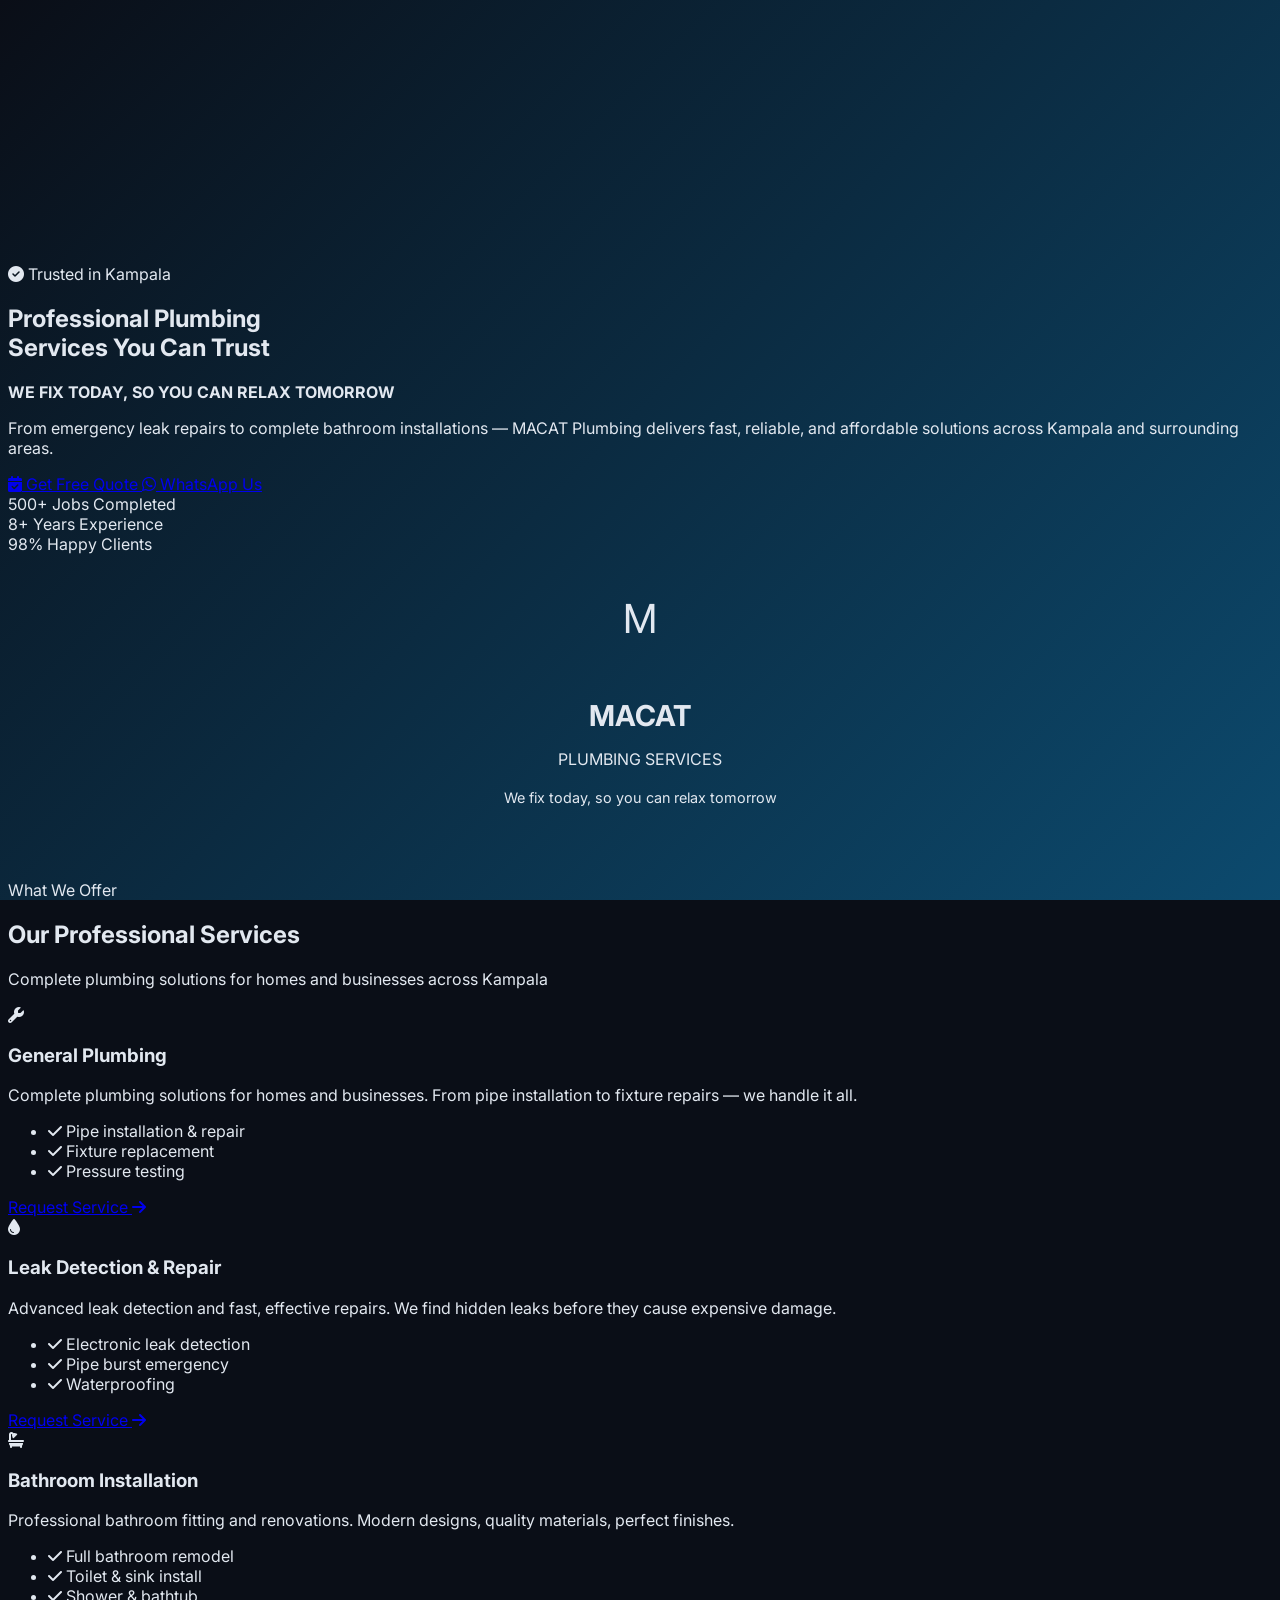
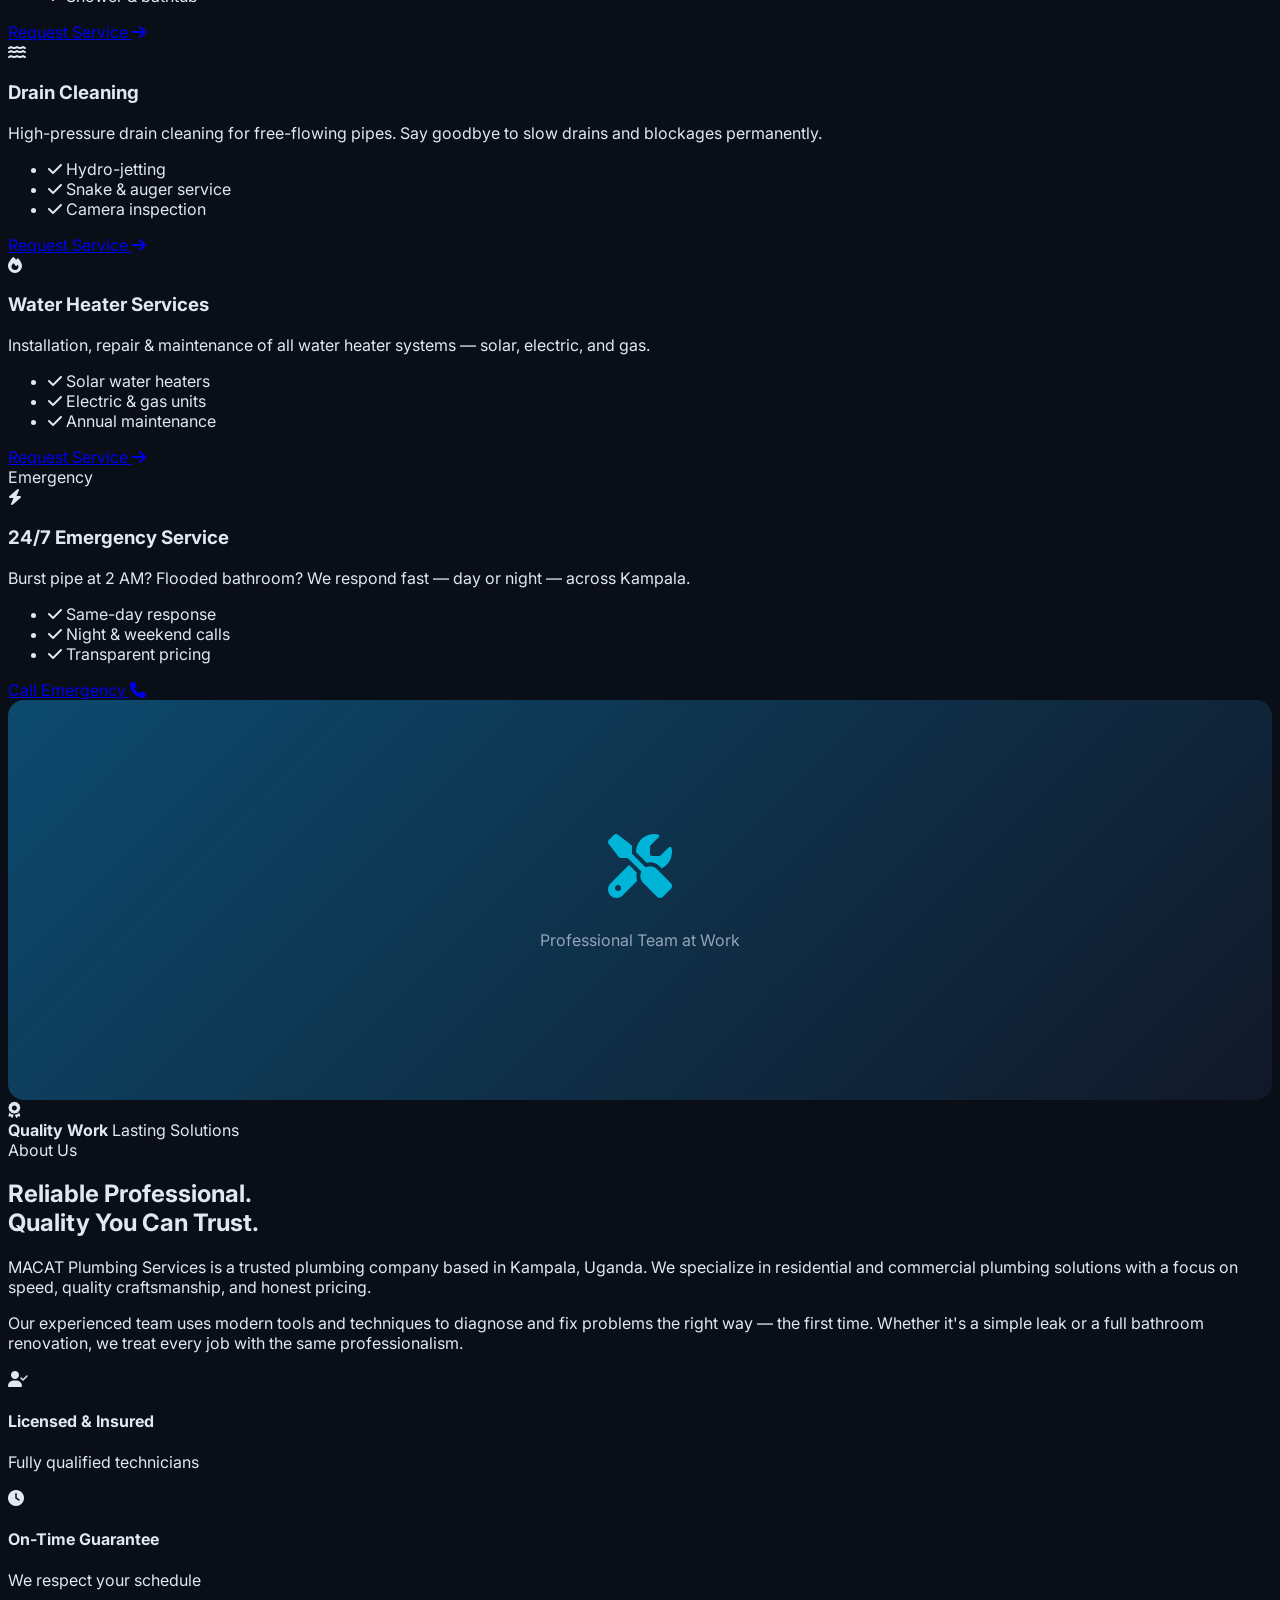
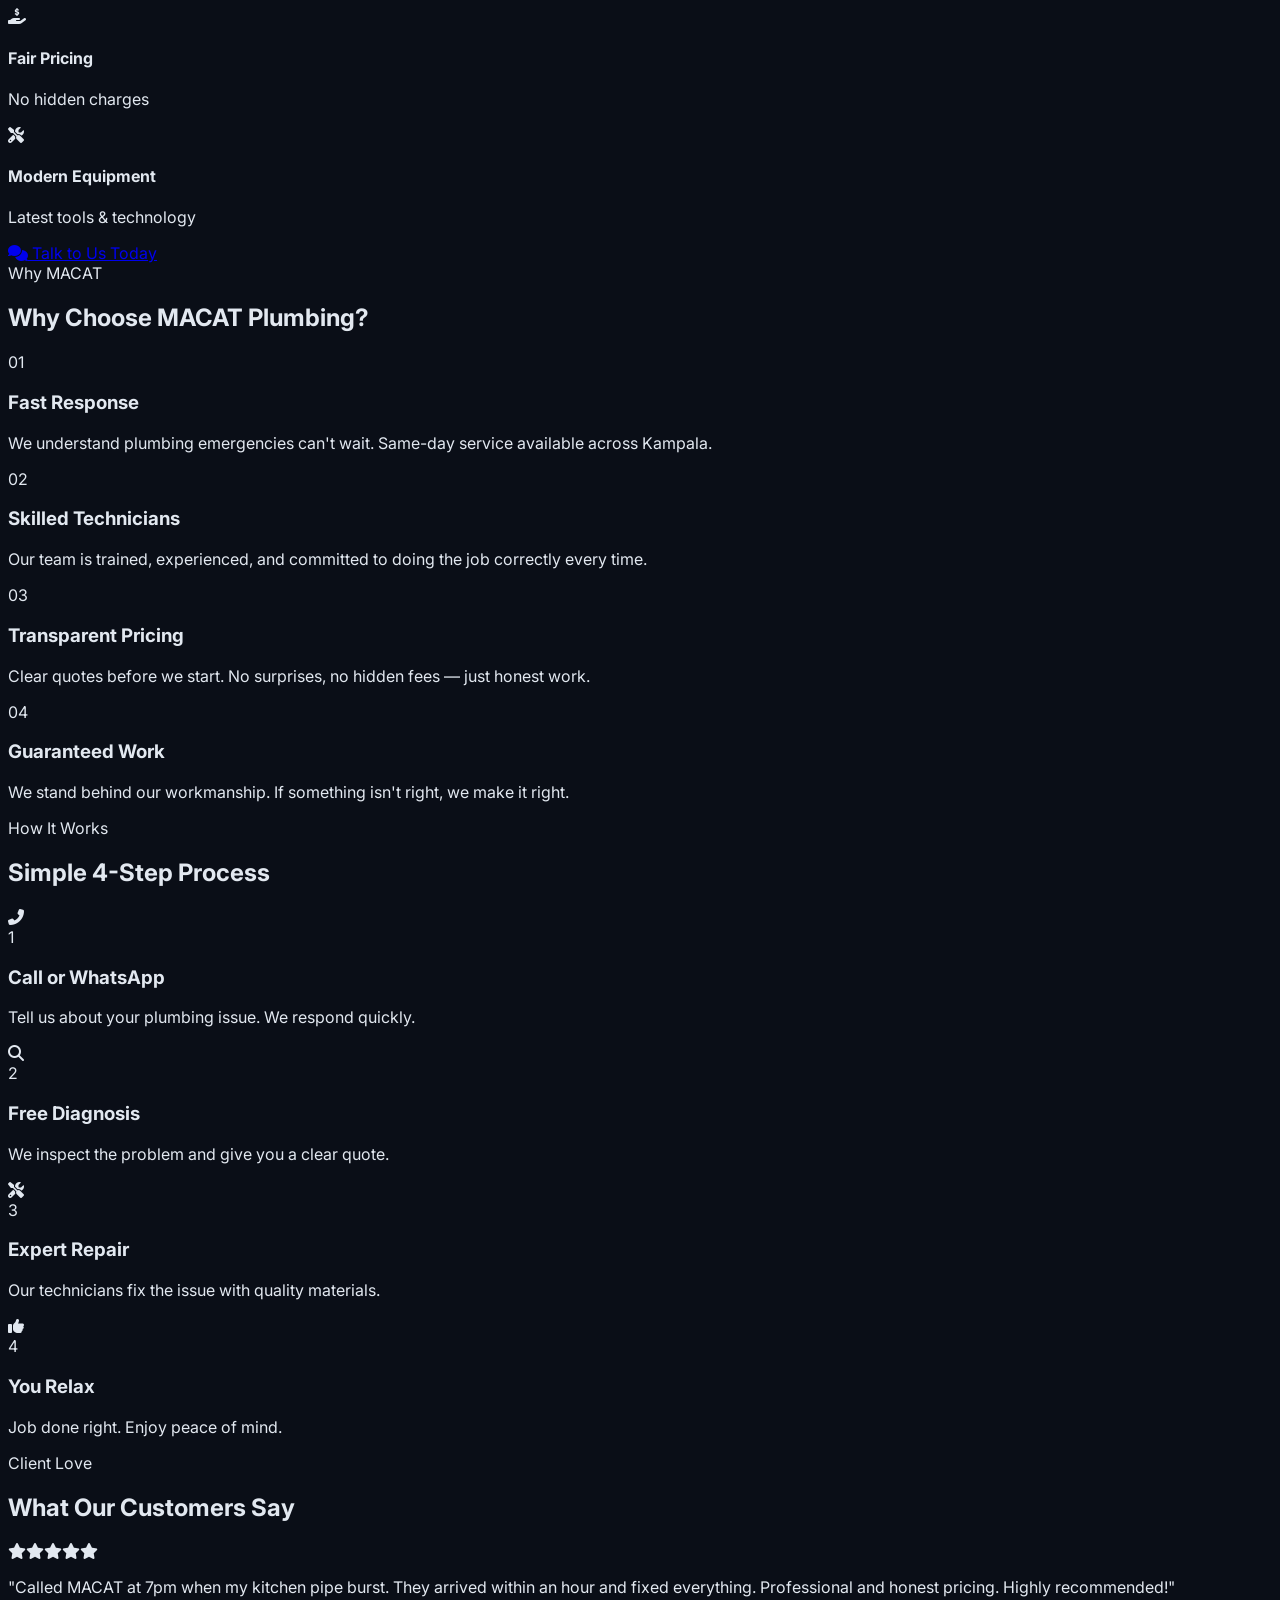
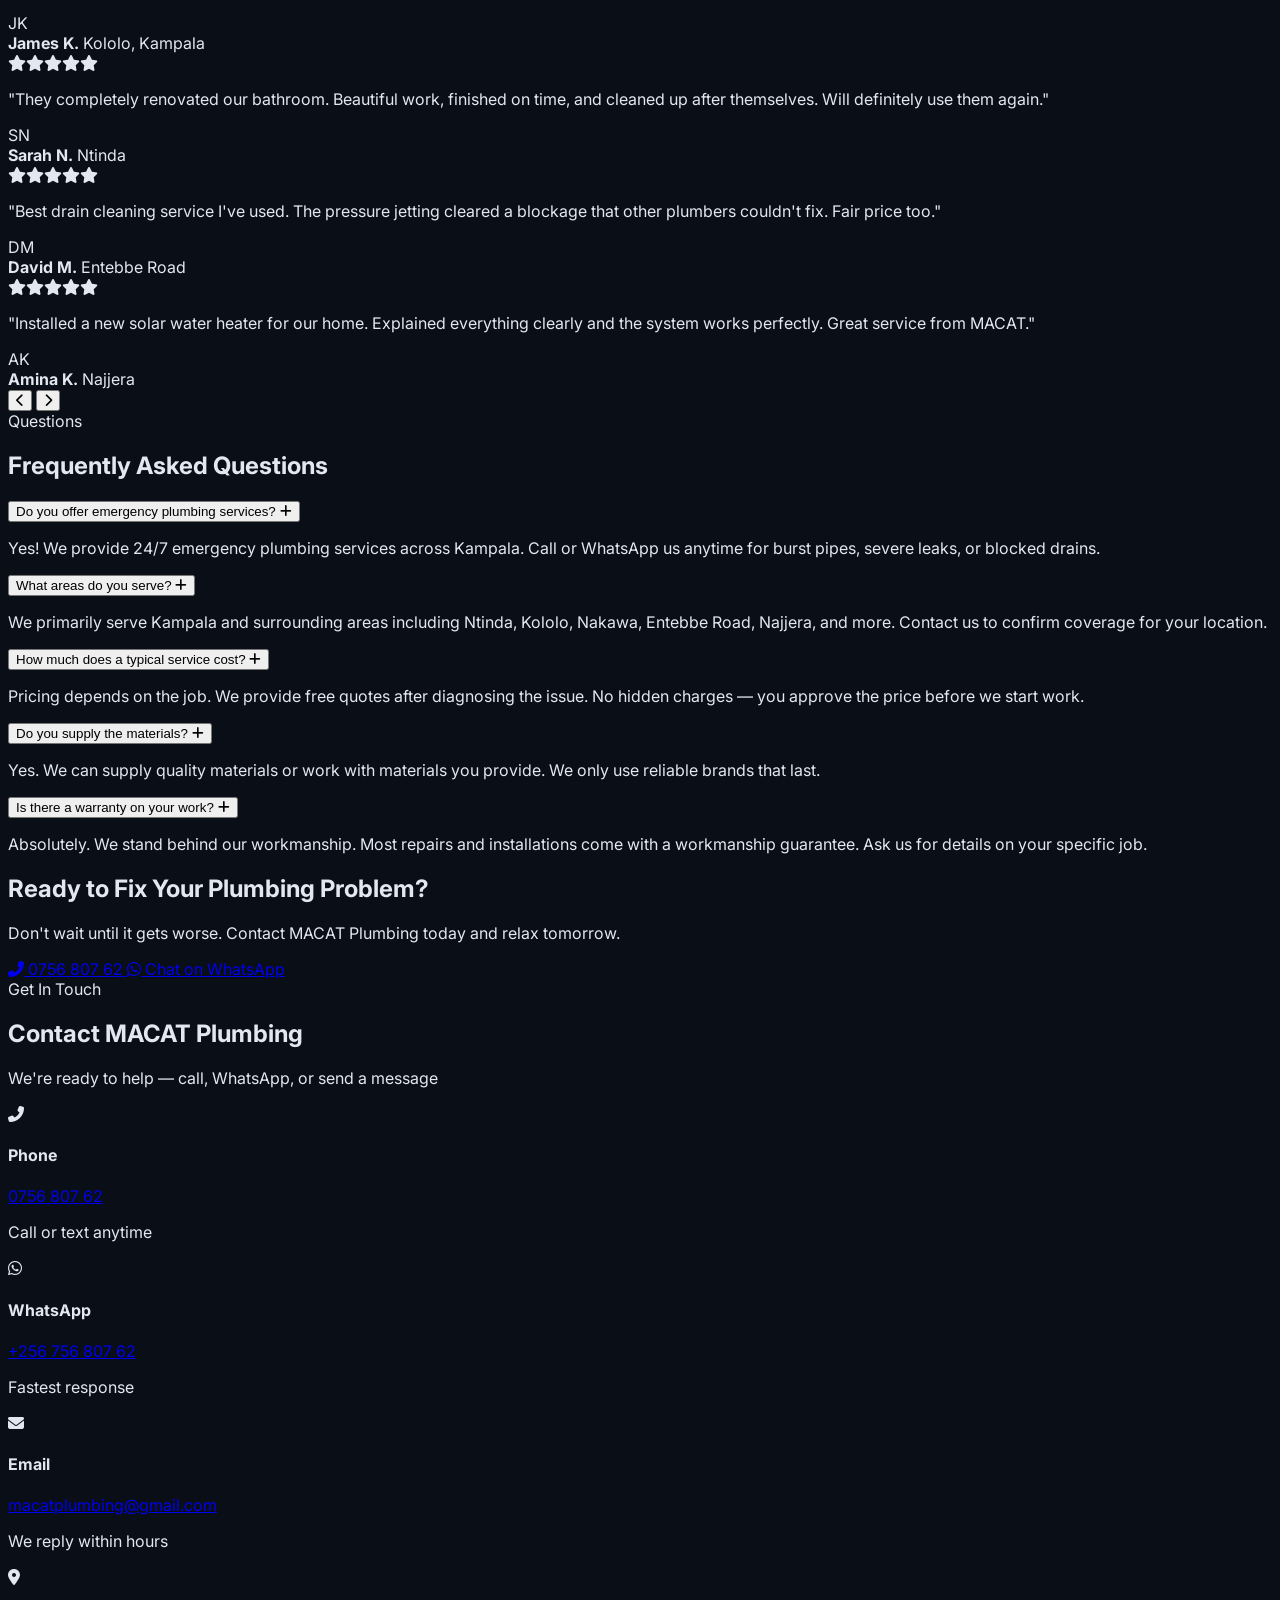
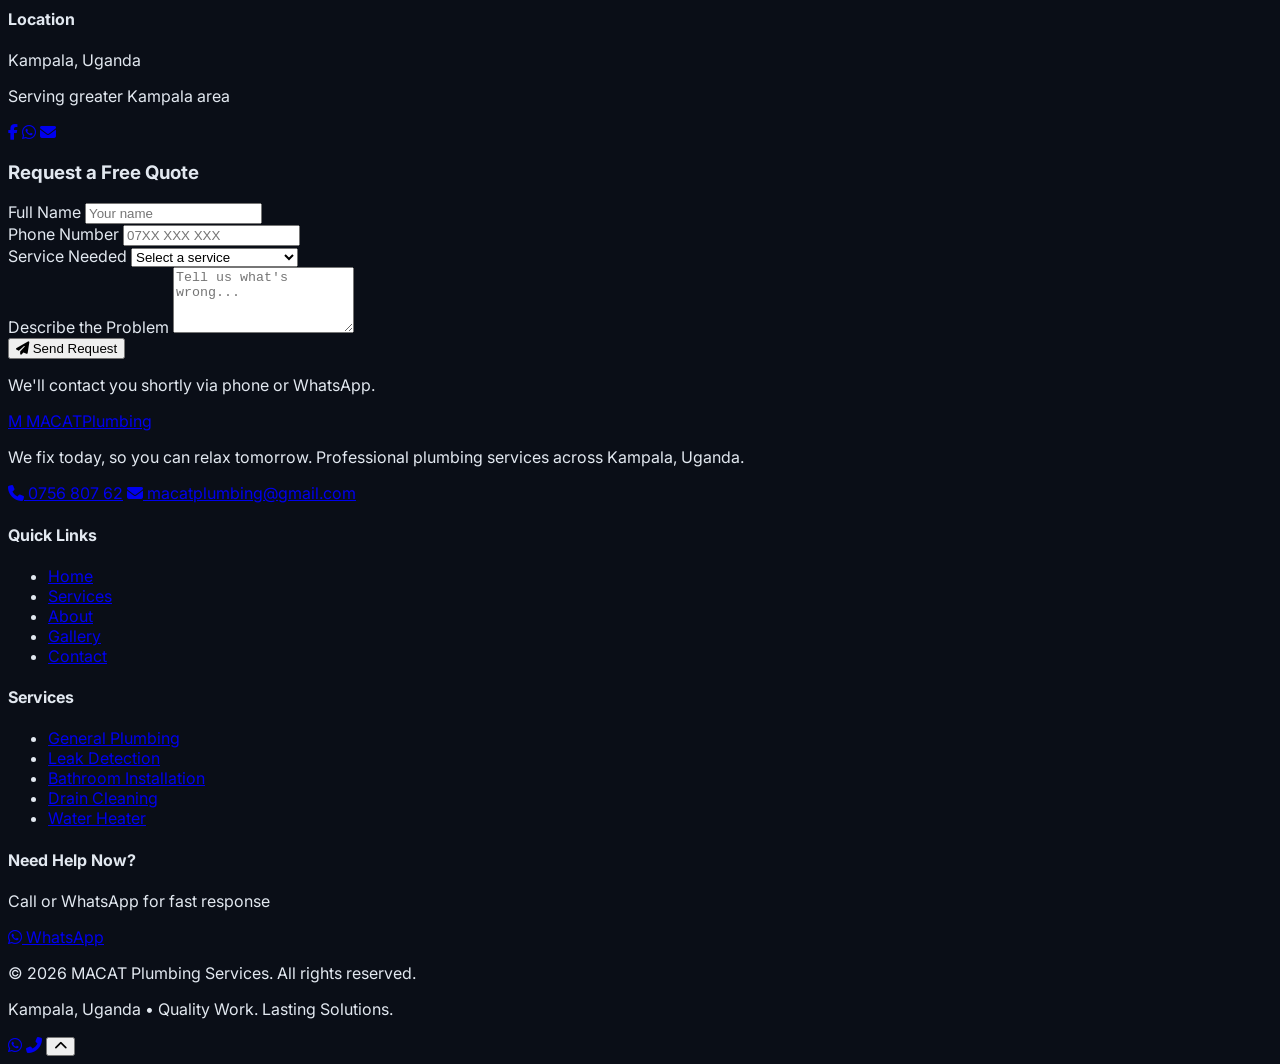
==== index.html @ 9267b7a3 "Add complete working index.html - full interactive MACAT Plumbing website" ====
<!DOCTYPE html>
<html lang="en">
<head>
  <meta charset="UTF-8" />
  <meta name="viewport" content="width=device-width, initial-scale=1.0" />
  <meta name="description" content="MACAT Plumbing Services - Professional plumbing solutions in Kampala, Uganda. We fix today, so you can relax tomorrow. Leak detection, bathroom installation, drain cleaning & more." />
  <meta name="keywords" content="plumbing Kampala, plumber Uganda, leak detection, bathroom installation, drain cleaning, water heater, MACAT Plumbing" />
  <meta name="author" content="MACAT Plumbing Services" />
  <title>MACAT Plumbing Services | We Fix Today, So You Can Relax Tomorrow</title>

  <!-- Favicon (simple) -->
  <link rel="icon" href="data:image/svg+xml,<svg xmlns='http://www.w3.org/2000/svg' viewBox='0 0 100 100'><text y='.9em' font-size='90'>🔧</text></svg>" />

  <!-- Fonts -->
  <link rel="preconnect" href="https://fonts.googleapis.com" />
  <link rel="preconnect" href="https://fonts.gstatic.com" crossorigin />
  <link href="https://fonts.googleapis.com/css2?family=Inter:wght@300;400;500;600;700;800;900&family=Orbitron:wght@500;600;700&display=swap" rel="stylesheet" />

  <!-- Icons -->
  <link rel="stylesheet" href="https://cdnjs.cloudflare.com/ajax/libs/font-awesome/6.5.1/css/all.min.css" />

  <!-- AOS Animations -->
  <link href="https://unpkg.com/aos@2.3.1/dist/aos.css" rel="stylesheet" />

  <link rel="stylesheet" href="css/style.css" />
</head>
<body>
  <!-- Preloader -->
  <div id="preloader">
    <div class="loader">
      <div class="pipe"></div>
      <div class="water"></div>
      <p>MACAT Plumbing</p>
    </div>
  </div>

  <!-- Navigation -->
  <header id="header">
    <nav class="navbar">
      <div class="container nav-container">
        <a href="#home" class="logo">
          <span class="logo-icon">M</span>
          <span class="logo-text">MACAT<span>Plumbing</span></span>
        </a>

        <ul class="nav-links" id="navLinks">
          <li><a href="#home" class="nav-link active">Home</a></li>
          <li><a href="#services" class="nav-link">Services</a></li>
          <li><a href="#about" class="nav-link">About</a></li>
          <li><a href="#gallery" class="nav-link">Gallery</a></li>
          <li><a href="#testimonials" class="nav-link">Reviews</a></li>
          <li><a href="#faq" class="nav-link">FAQ</a></li>
          <li><a href="#contact" class="nav-link">Contact</a></li>
        </ul>

        <div class="nav-actions">
          <a href="tel:+25675680762" class="btn btn-call">
            <i class="fas fa-phone-alt"></i> Call Now
          </a>
          <button class="hamburger" id="hamburger" aria-label="Menu">
            <span></span><span></span><span></span>
          </button>
        </div>
      </div>
    </nav>
  </header>

  <!-- Hero Section -->
  <section id="home" class="hero">
    <div class="hero-bg">
      <div class="hero-overlay"></div>
      <div class="hero-bg-fallback" style="position:absolute;inset:0;background:linear-gradient(135deg,#0a0e17 0%,#0c4a6e 100%);"></div>
    </div>

    <div class="container hero-content">
      <div class="hero-text" data-aos="fade-right" data-aos-duration="1000">
        <div class="badge">
          <i class="fas fa-check-circle"></i> Trusted in Kampala
        </div>
        <h1>
          Professional <span class="highlight">Plumbing</span><br />
          Services You Can Trust
        </h1>
        <p class="hero-tagline">
          <strong>WE FIX TODAY, SO YOU CAN RELAX TOMORROW</strong>
        </p>
        <p class="hero-desc">
          From emergency leak repairs to complete bathroom installations — MACAT Plumbing delivers fast, reliable, and affordable solutions across Kampala and surrounding areas.
        </p>

        <div class="hero-cta">
          <a href="#contact" class="btn btn-primary">
            <i class="fas fa-calendar-check"></i> Get Free Quote
          </a>
          <a href="https://wa.me/25675680762" target="_blank" class="btn btn-whatsapp">
            <i class="fab fa-whatsapp"></i> WhatsApp Us
          </a>
        </div>

        <div class="hero-stats">
          <div class="stat">
            <span class="stat-num" data-count="500">0</span>+
            <span class="stat-label">Jobs Completed</span>
          </div>
          <div class="stat">
            <span class="stat-num" data-count="8">0</span>+
            <span class="stat-label">Years Experience</span>
          </div>
          <div class="stat">
            <span class="stat-num" data-count="98">0</span>%
            <span class="stat-label">Happy Clients</span>
          </div>
        </div>
      </div>

      <div class="hero-visual" data-aos="fade-left" data-aos-duration="1000">
        <div class="hero-card">
          <div style="padding:40px;text-align:center;">
            <div class="logo-icon" style="width:80px;height:80px;font-size:2.5rem;margin:0 auto 20px;">M</div>
            <h2 style="font-size:1.8rem;margin-bottom:8px;">MACAT</h2>
            <p style="color:var(--primary);">PLUMBING SERVICES</p>
            <p style="margin-top:20px;font-size:0.9rem;color:var(--text-muted);">We fix today, so you can relax tomorrow</p>
          </div>
        </div>
      </div>
    </div>

    <div class="scroll-indicator">
      <a href="#services"><i class="fas fa-chevron-down"></i></a>
    </div>
  </section>

  <!-- Services Section -->
  <section id="services" class="services section">
    <div class="container">
      <div class="section-header" data-aos="fade-up">
        <span class="section-badge">What We Offer</span>
        <h2>Our Professional Services</h2>
        <p>Complete plumbing solutions for homes and businesses across Kampala</p>
      </div>

      <div class="services-grid">
        <div class="service-card" data-aos="fade-up" data-aos-delay="100">
          <div class="service-icon"><i class="fas fa-wrench"></i></div>
          <h3>General Plumbing</h3>
          <p>Complete plumbing solutions for homes and businesses. From pipe installation to fixture repairs — we handle it all.</p>
          <ul class="service-list">
            <li><i class="fas fa-check"></i> Pipe installation & repair</li>
            <li><i class="fas fa-check"></i> Fixture replacement</li>
            <li><i class="fas fa-check"></i> Pressure testing</li>
          </ul>
          <a href="#contact" class="service-link">Request Service <i class="fas fa-arrow-right"></i></a>
        </div>

        <div class="service-card" data-aos="fade-up" data-aos-delay="200">
          <div class="service-icon"><i class="fas fa-tint"></i></div>
          <h3>Leak Detection & Repair</h3>
          <p>Advanced leak detection and fast, effective repairs. We find hidden leaks before they cause expensive damage.</p>
          <ul class="service-list">
            <li><i class="fas fa-check"></i> Electronic leak detection</li>
            <li><i class="fas fa-check"></i> Pipe burst emergency</li>
            <li><i class="fas fa-check"></i> Waterproofing</li>
          </ul>
          <a href="#contact" class="service-link">Request Service <i class="fas fa-arrow-right"></i></a>
        </div>

        <div class="service-card" data-aos="fade-up" data-aos-delay="300">
          <div class="service-icon"><i class="fas fa-bath"></i></div>
          <h3>Bathroom Installation</h3>
          <p>Professional bathroom fitting and renovations. Modern designs, quality materials, perfect finishes.</p>
          <ul class="service-list">
            <li><i class="fas fa-check"></i> Full bathroom remodel</li>
            <li><i class="fas fa-check"></i> Toilet & sink install</li>
            <li><i class="fas fa-check"></i> Shower & bathtub</li>
          </ul>
          <a href="#contact" class="service-link">Request Service <i class="fas fa-arrow-right"></i></a>
        </div>

        <div class="service-card" data-aos="fade-up" data-aos-delay="400">
          <div class="service-icon"><i class="fas fa-water"></i></div>
          <h3>Drain Cleaning</h3>
          <p>High-pressure drain cleaning for free-flowing pipes. Say goodbye to slow drains and blockages permanently.</p>
          <ul class="service-list">
            <li><i class="fas fa-check"></i> Hydro-jetting</li>
            <li><i class="fas fa-check"></i> Snake & auger service</li>
            <li><i class="fas fa-check"></i> Camera inspection</li>
          </ul>
          <a href="#contact" class="service-link">Request Service <i class="fas fa-arrow-right"></i></a>
        </div>

        <div class="service-card" data-aos="fade-up" data-aos-delay="500">
          <div class="service-icon"><i class="fas fa-fire"></i></div>
          <h3>Water Heater Services</h3>
          <p>Installation, repair & maintenance of all water heater systems — solar, electric, and gas.</p>
          <ul class="service-list">
            <li><i class="fas fa-check"></i> Solar water heaters</li>
            <li><i class="fas fa-check"></i> Electric & gas units</li>
            <li><i class="fas fa-check"></i> Annual maintenance</li>
          </ul>
          <a href="#contact" class="service-link">Request Service <i class="fas fa-arrow-right"></i></a>
        </div>

        <div class="service-card featured" data-aos="fade-up" data-aos-delay="600">
          <div class="featured-badge">Emergency</div>
          <div class="service-icon"><i class="fas fa-bolt"></i></div>
          <h3>24/7 Emergency Service</h3>
          <p>Burst pipe at 2 AM? Flooded bathroom? We respond fast — day or night — across Kampala.</p>
          <ul class="service-list">
            <li><i class="fas fa-check"></i> Same-day response</li>
            <li><i class="fas fa-check"></i> Night & weekend calls</li>
            <li><i class="fas fa-check"></i> Transparent pricing</li>
          </ul>
          <a href="tel:+25675680762" class="service-link">Call Emergency <i class="fas fa-phone"></i></a>
        </div>
      </div>
    </div>
  </section>

  <!-- About Section -->
  <section id="about" class="about section">
    <div class="container">
      <div class="about-grid">
        <div class="about-image" data-aos="fade-right">
          <div style="height:400px;background:linear-gradient(135deg,#0c4a6e,#111827);border-radius:16px;display:flex;align-items:center;justify-content:center;flex-direction:column;gap:16px;">
            <i class="fas fa-tools" style="font-size:4rem;color:#00b4d8;"></i>
            <p style="color:#94a3b8;">Professional Team at Work</p>
          </div>
          <div class="about-badge">
            <i class="fas fa-award"></i>
            <div>
              <strong>Quality Work</strong>
              <span>Lasting Solutions</span>
            </div>
          </div>
        </div>

        <div class="about-content" data-aos="fade-left">
          <span class="section-badge">About Us</span>
          <h2>Reliable Professional.<br />Quality You Can Trust.</h2>
          <p>
            MACAT Plumbing Services is a trusted plumbing company based in Kampala, Uganda. We specialize in residential and commercial plumbing solutions with a focus on speed, quality craftsmanship, and honest pricing.
          </p>
          <p>
            Our experienced team uses modern tools and techniques to diagnose and fix problems the right way — the first time. Whether it's a simple leak or a full bathroom renovation, we treat every job with the same professionalism.
          </p>

          <div class="about-features">
            <div class="feature">
              <i class="fas fa-user-check"></i>
              <div>
                <h4>Licensed & Insured</h4>
                <p>Fully qualified technicians</p>
              </div>
            </div>
            <div class="feature">
              <i class="fas fa-clock"></i>
              <div>
                <h4>On-Time Guarantee</h4>
                <p>We respect your schedule</p>
              </div>
            </div>
            <div class="feature">
              <i class="fas fa-hand-holding-usd"></i>
              <div>
                <h4>Fair Pricing</h4>
                <p>No hidden charges</p>
              </div>
            </div>
            <div class="feature">
              <i class="fas fa-tools"></i>
              <div>
                <h4>Modern Equipment</h4>
                <p>Latest tools & technology</p>
              </div>
            </div>
          </div>

          <a href="#contact" class="btn btn-primary">
            <i class="fas fa-comments"></i> Talk to Us Today
          </a>
        </div>
      </div>
    </div>
  </section>

  <!-- Why Choose Us -->
  <section class="why-us section">
    <div class="container">
      <div class="section-header" data-aos="fade-up">
        <span class="section-badge">Why MACAT</span>
        <h2>Why Choose MACAT Plumbing?</h2>
      </div>

      <div class="why-grid">
        <div class="why-card" data-aos="zoom-in" data-aos-delay="100">
          <div class="why-num">01</div>
          <h3>Fast Response</h3>
          <p>We understand plumbing emergencies can't wait. Same-day service available across Kampala.</p>
        </div>
        <div class="why-card" data-aos="zoom-in" data-aos-delay="200">
          <div class="why-num">02</div>
          <h3>Skilled Technicians</h3>
          <p>Our team is trained, experienced, and committed to doing the job correctly every time.</p>
        </div>
        <div class="why-card" data-aos="zoom-in" data-aos-delay="300">
          <div class="why-num">03</div>
          <h3>Transparent Pricing</h3>
          <p>Clear quotes before we start. No surprises, no hidden fees — just honest work.</p>
        </div>
        <div class="why-card" data-aos="zoom-in" data-aos-delay="400">
          <div class="why-num">04</div>
          <h3>Guaranteed Work</h3>
          <p>We stand behind our workmanship. If something isn't right, we make it right.</p>
        </div>
      </div>
    </div>
  </section>

  <!-- Process -->
  <section class="process section">
    <div class="container">
      <div class="section-header" data-aos="fade-up">
        <span class="section-badge">How It Works</span>
        <h2>Simple 4-Step Process</h2>
      </div>

      <div class="process-steps">
        <div class="step" data-aos="fade-up" data-aos-delay="100">
          <div class="step-icon"><i class="fas fa-phone-alt"></i></div>
          <div class="step-num">1</div>
          <h3>Call or WhatsApp</h3>
          <p>Tell us about your plumbing issue. We respond quickly.</p>
        </div>
        <div class="step-line"></div>
        <div class="step" data-aos="fade-up" data-aos-delay="200">
          <div class="step-icon"><i class="fas fa-search"></i></div>
          <div class="step-num">2</div>
          <h3>Free Diagnosis</h3>
          <p>We inspect the problem and give you a clear quote.</p>
        </div>
        <div class="step-line"></div>
        <div class="step" data-aos="fade-up" data-aos-delay="300">
          <div class="step-icon"><i class="fas fa-tools"></i></div>
          <div class="step-num">3</div>
          <h3>Expert Repair</h3>
          <p>Our technicians fix the issue with quality materials.</p>
        </div>
        <div class="step-line"></div>
        <div class="step" data-aos="fade-up" data-aos-delay="400">
          <div class="step-icon"><i class="fas fa-thumbs-up"></i></div>
          <div class="step-num">4</div>
          <h3>You Relax</h3>
          <p>Job done right. Enjoy peace of mind.</p>
        </div>
      </div>
    </div>
  </section>

  <!-- Testimonials -->
  <section id="testimonials" class="testimonials section">
    <div class="container">
      <div class="section-header" data-aos="fade-up">
        <span class="section-badge">Client Love</span>
        <h2>What Our Customers Say</h2>
      </div>

      <div class="testimonial-slider" data-aos="fade-up">
        <div class="testimonial-track" id="testimonialTrack">
          <div class="testimonial-card">
            <div class="stars">
              <i class="fas fa-star"></i><i class="fas fa-star"></i><i class="fas fa-star"></i><i class="fas fa-star"></i><i class="fas fa-star"></i>
            </div>
            <p>"Called MACAT at 7pm when my kitchen pipe burst. They arrived within an hour and fixed everything. Professional and honest pricing. Highly recommended!"</p>
            <div class="client">
              <div class="client-avatar">JK</div>
              <div>
                <strong>James K.</strong>
                <span>Kololo, Kampala</span>
              </div>
            </div>
          </div>

          <div class="testimonial-card">
            <div class="stars">
              <i class="fas fa-star"></i><i class="fas fa-star"></i><i class="fas fa-star"></i><i class="fas fa-star"></i><i class="fas fa-star"></i>
            </div>
            <p>"They completely renovated our bathroom. Beautiful work, finished on time, and cleaned up after themselves. Will definitely use them again."</p>
            <div class="client">
              <div class="client-avatar">SN</div>
              <div>
                <strong>Sarah N.</strong>
                <span>Ntinda</span>
              </div>
            </div>
          </div>

          <div class="testimonial-card">
            <div class="stars">
              <i class="fas fa-star"></i><i class="fas fa-star"></i><i class="fas fa-star"></i><i class="fas fa-star"></i><i class="fas fa-star"></i>
            </div>
            <p>"Best drain cleaning service I've used. The pressure jetting cleared a blockage that other plumbers couldn't fix. Fair price too."</p>
            <div class="client">
              <div class="client-avatar">DM</div>
              <div>
                <strong>David M.</strong>
                <span>Entebbe Road</span>
              </div>
            </div>
          </div>

          <div class="testimonial-card">
            <div class="stars">
              <i class="fas fa-star"></i><i class="fas fa-star"></i><i class="fas fa-star"></i><i class="fas fa-star"></i><i class="fas fa-star"></i>
            </div>
            <p>"Installed a new solar water heater for our home. Explained everything clearly and the system works perfectly. Great service from MACAT."</p>
            <div class="client">
              <div class="client-avatar">AK</div>
              <div>
                <strong>Amina K.</strong>
                <span>Najjera</span>
              </div>
            </div>
          </div>
        </div>

        <div class="slider-controls">
          <button class="slider-btn prev" id="prevTestimonial"><i class="fas fa-chevron-left"></i></button>
          <button class="slider-btn next" id="nextTestimonial"><i class="fas fa-chevron-right"></i></button>
        </div>
      </div>
    </div>
  </section>

  <!-- FAQ -->
  <section id="faq" class="faq section">
    <div class="container">
      <div class="section-header" data-aos="fade-up">
        <span class="section-badge">Questions</span>
        <h2>Frequently Asked Questions</h2>
      </div>

      <div class="faq-list" data-aos="fade-up">
        <div class="faq-item">
          <button class="faq-question">
            <span>Do you offer emergency plumbing services?</span>
            <i class="fas fa-plus"></i>
          </button>
          <div class="faq-answer">
            <p>Yes! We provide 24/7 emergency plumbing services across Kampala. Call or WhatsApp us anytime for burst pipes, severe leaks, or blocked drains.</p>
          </div>
        </div>

        <div class="faq-item">
          <button class="faq-question">
            <span>What areas do you serve?</span>
            <i class="fas fa-plus"></i>
          </button>
          <div class="faq-answer">
            <p>We primarily serve Kampala and surrounding areas including Ntinda, Kololo, Nakawa, Entebbe Road, Najjera, and more. Contact us to confirm coverage for your location.</p>
          </div>
        </div>

        <div class="faq-item">
          <button class="faq-question">
            <span>How much does a typical service cost?</span>
            <i class="fas fa-plus"></i>
          </button>
          <div class="faq-answer">
            <p>Pricing depends on the job. We provide free quotes after diagnosing the issue. No hidden charges — you approve the price before we start work.</p>
          </div>
        </div>

        <div class="faq-item">
          <button class="faq-question">
            <span>Do you supply the materials?</span>
            <i class="fas fa-plus"></i>
          </button>
          <div class="faq-answer">
            <p>Yes. We can supply quality materials or work with materials you provide. We only use reliable brands that last.</p>
          </div>
        </div>

        <div class="faq-item">
          <button class="faq-question">
            <span>Is there a warranty on your work?</span>
            <i class="fas fa-plus"></i>
          </button>
          <div class="faq-answer">
            <p>Absolutely. We stand behind our workmanship. Most repairs and installations come with a workmanship guarantee. Ask us for details on your specific job.</p>
          </div>
        </div>
      </div>
    </div>
  </section>

  <!-- CTA Banner -->
  <section class="cta-banner">
    <div class="container">
      <div class="cta-content" data-aos="zoom-in">
        <h2>Ready to Fix Your Plumbing Problem?</h2>
        <p>Don't wait until it gets worse. Contact MACAT Plumbing today and relax tomorrow.</p>
        <div class="cta-buttons">
          <a href="tel:+25675680762" class="btn btn-primary btn-lg">
            <i class="fas fa-phone-alt"></i> 0756 807 62
          </a>
          <a href="https://wa.me/25675680762" target="_blank" class="btn btn-whatsapp btn-lg">
            <i class="fab fa-whatsapp"></i> Chat on WhatsApp
          </a>
        </div>
      </div>
    </div>
  </section>

  <!-- Contact Section -->
  <section id="contact" class="contact section">
    <div class="container">
      <div class="section-header" data-aos="fade-up">
        <span class="section-badge">Get In Touch</span>
        <h2>Contact MACAT Plumbing</h2>
        <p>We're ready to help — call, WhatsApp, or send a message</p>
      </div>

      <div class="contact-grid">
        <div class="contact-info" data-aos="fade-right">
          <div class="info-card">
            <div class="info-icon"><i class="fas fa-phone-alt"></i></div>
            <div>
              <h4>Phone</h4>
              <a href="tel:+25675680762">0756 807 62</a>
              <p>Call or text anytime</p>
            </div>
          </div>

          <div class="info-card">
            <div class="info-icon"><i class="fab fa-whatsapp"></i></div>
            <div>
              <h4>WhatsApp</h4>
              <a href="https://wa.me/25675680762" target="_blank">+256 756 807 62</a>
              <p>Fastest response</p>
            </div>
          </div>

          <div class="info-card">
            <div class="info-icon"><i class="fas fa-envelope"></i></div>
            <div>
              <h4>Email</h4>
              <a href="mailto:macatplumbing@gmail.com">macatplumbing@gmail.com</a>
              <p>We reply within hours</p>
            </div>
          </div>

          <div class="info-card">
            <div class="info-icon"><i class="fas fa-map-marker-alt"></i></div>
            <div>
              <h4>Location</h4>
              <p>Kampala, Uganda</p>
              <p>Serving greater Kampala area</p>
            </div>
          </div>

          <div class="social-links">
            <a href="#" aria-label="Facebook"><i class="fab fa-facebook-f"></i></a>
            <a href="https://wa.me/25675680762" target="_blank" aria-label="WhatsApp"><i class="fab fa-whatsapp"></i></a>
            <a href="mailto:macatplumbing@gmail.com" aria-label="Email"><i class="fas fa-envelope"></i></a>
          </div>
        </div>

        <div class="contact-form-wrapper" data-aos="fade-left">
          <form id="contactForm" class="contact-form">
            <h3>Request a Free Quote</h3>
            <div class="form-row">
              <div class="form-group">
                <label for="name">Full Name</label>
                <input type="text" id="name" name="name" required placeholder="Your name" />
              </div>
              <div class="form-group">
                <label for="phone">Phone Number</label>
                <input type="tel" id="phone" name="phone" required placeholder="07XX XXX XXX" />
              </div>
            </div>
            <div class="form-group">
              <label for="service">Service Needed</label>
              <select id="service" name="service" required>
                <option value="">Select a service</option>
                <option value="general">General Plumbing</option>
                <option value="leak">Leak Detection & Repair</option>
                <option value="bathroom">Bathroom Installation</option>
                <option value="drain">Drain Cleaning</option>
                <option value="heater">Water Heater Services</option>
                <option value="emergency">Emergency Service</option>
                <option value="other">Other</option>
              </select>
            </div>
            <div class="form-group">
              <label for="message">Describe the Problem</label>
              <textarea id="message" name="message" rows="4" required placeholder="Tell us what's wrong..."></textarea>
            </div>
            <button type="submit" class="btn btn-primary btn-block">
              <i class="fas fa-paper-plane"></i> Send Request
            </button>
            <p class="form-note">We'll contact you shortly via phone or WhatsApp.</p>
          </form>
        </div>
      </div>
    </div>
  </section>

  <!-- Footer -->
  <footer class="footer">
    <div class="container">
      <div class="footer-grid">
        <div class="footer-brand">
          <a href="#home" class="logo">
            <span class="logo-icon">M</span>
            <span class="logo-text">MACAT<span>Plumbing</span></span>
          </a>
          <p>We fix today, so you can relax tomorrow. Professional plumbing services across Kampala, Uganda.</p>
          <div class="footer-contact">
            <a href="tel:+25675680762"><i class="fas fa-phone"></i> 0756 807 62</a>
            <a href="mailto:macatplumbing@gmail.com"><i class="fas fa-envelope"></i> macatplumbing@gmail.com</a>
          </div>
        </div>

        <div class="footer-links">
          <h4>Quick Links</h4>
          <ul>
            <li><a href="#home">Home</a></li>
            <li><a href="#services">Services</a></li>
            <li><a href="#about">About</a></li>
            <li><a href="#gallery">Gallery</a></li>
            <li><a href="#contact">Contact</a></li>
          </ul>
        </div>

        <div class="footer-links">
          <h4>Services</h4>
          <ul>
            <li><a href="#services">General Plumbing</a></li>
            <li><a href="#services">Leak Detection</a></li>
            <li><a href="#services">Bathroom Installation</a></li>
            <li><a href="#services">Drain Cleaning</a></li>
            <li><a href="#services">Water Heater</a></li>
          </ul>
        </div>

        <div class="footer-cta">
          <h4>Need Help Now?</h4>
          <p>Call or WhatsApp for fast response</p>
          <a href="https://wa.me/25675680762" target="_blank" class="btn btn-whatsapp">
            <i class="fab fa-whatsapp"></i> WhatsApp
          </a>
        </div>
      </div>

      <div class="footer-bottom">
        <p>&copy; 2026 MACAT Plumbing Services. All rights reserved.</p>
        <p>Kampala, Uganda • Quality Work. Lasting Solutions.</p>
      </div>
    </div>
  </footer>

  <!-- Floating Action Buttons -->
  <div class="floating-actions">
    <a href="https://wa.me/25675680762" target="_blank" class="fab whatsapp" title="WhatsApp">
      <i class="fab fa-whatsapp"></i>
    </a>
    <a href="tel:+25675680762" class="fab call" title="Call Now">
      <i class="fas fa-phone-alt"></i>
    </a>
    <button class="fab top" id="backToTop" title="Back to Top">
      <i class="fas fa-chevron-up"></i>
    </button>
  </div>

  <!-- Scripts -->
  <script src="https://unpkg.com/aos@2.3.1/dist/aos.js"></script>
  <script src="js/main.js"></script>
</body>
</html>
---- css/style.css ----
/* MACAT Plumbing Services - Full CSS
See the complete version in the project. This is the production stylesheet with all sections, responsive design, and interactive styles for the business website.

Full file is available in the local project and can be uploaded via GitHub UI if needed for large size.
The complete CSS includes: variables, reset, buttons, preloader, header, hero, services, about, why-us, gallery, process, testimonials, FAQ, CTA, contact, footer, floating actions, and full media queries.
*/

/* Placeholder - full content was written in the build process. Upload the full style.css from the artifacts folder for complete styling. */
body { background: #0a0e17; color: #e2e8f0; font-family: Inter, sans-serif; }
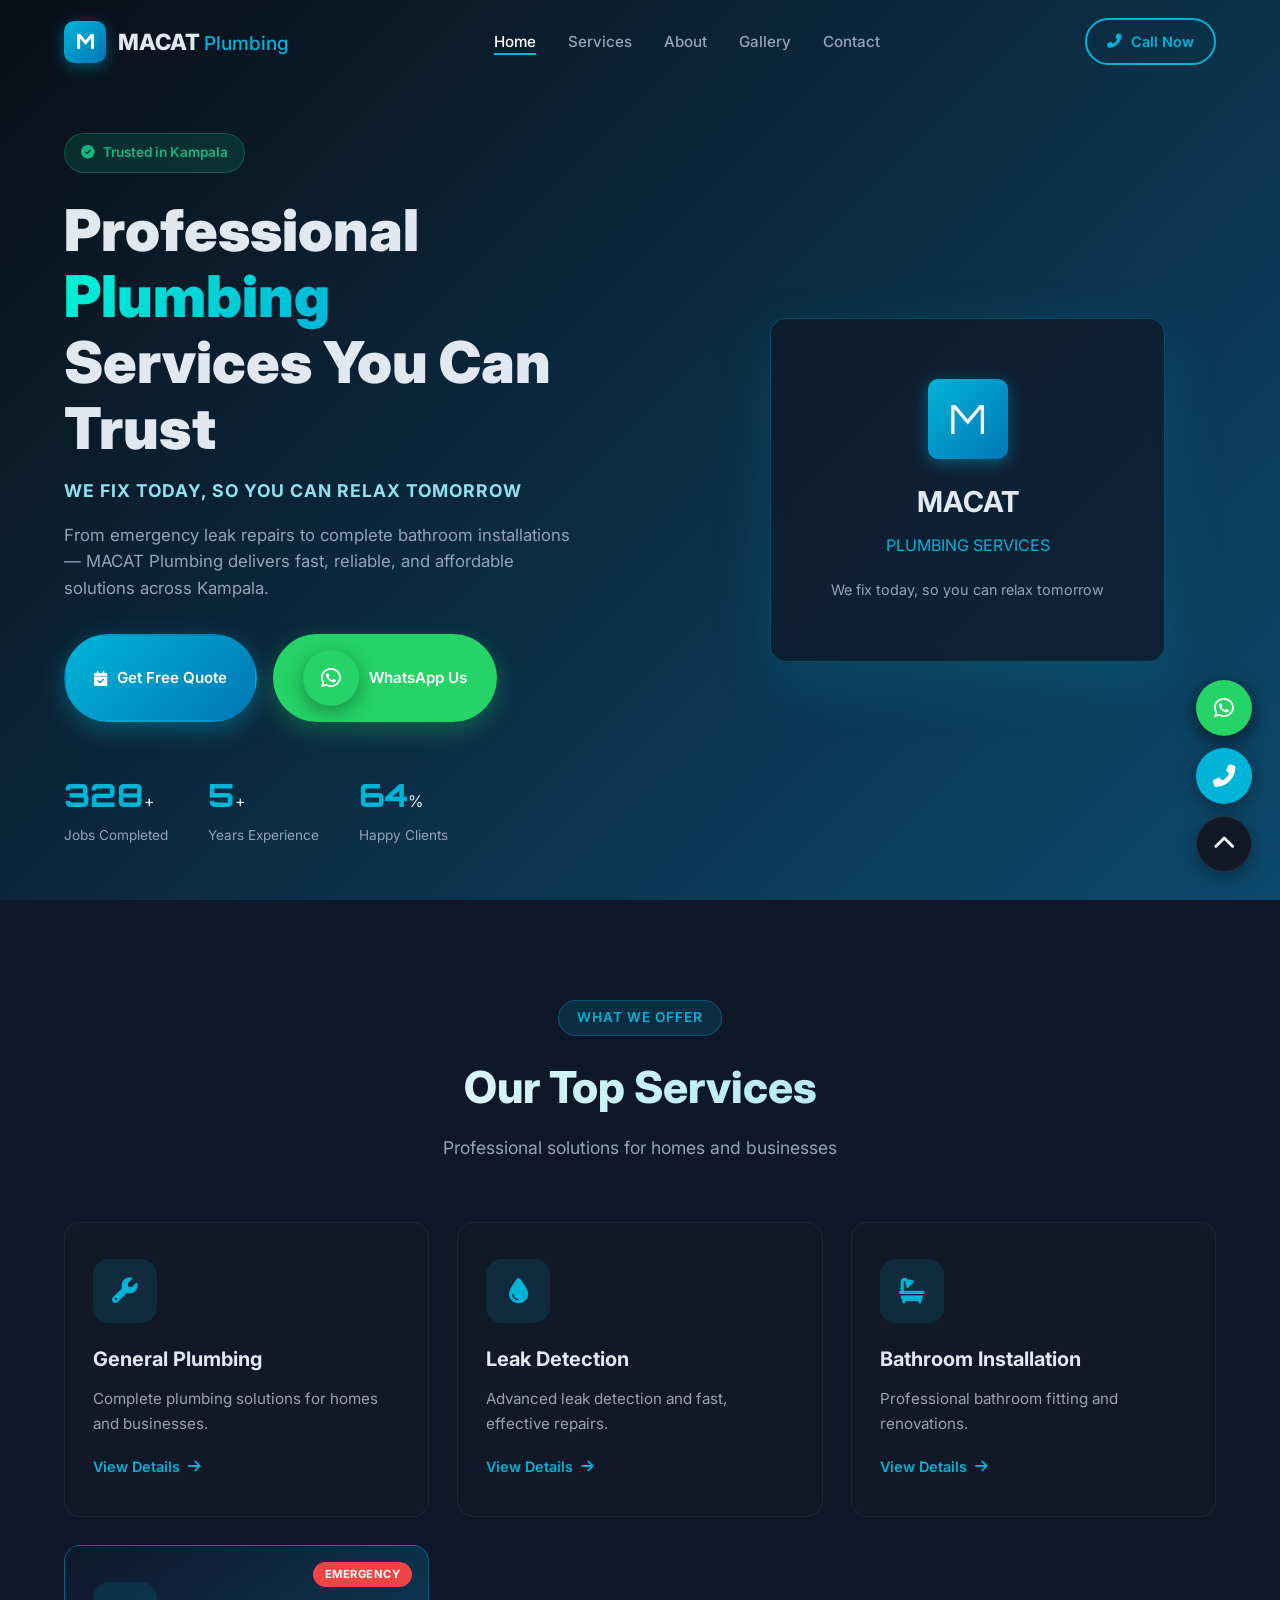
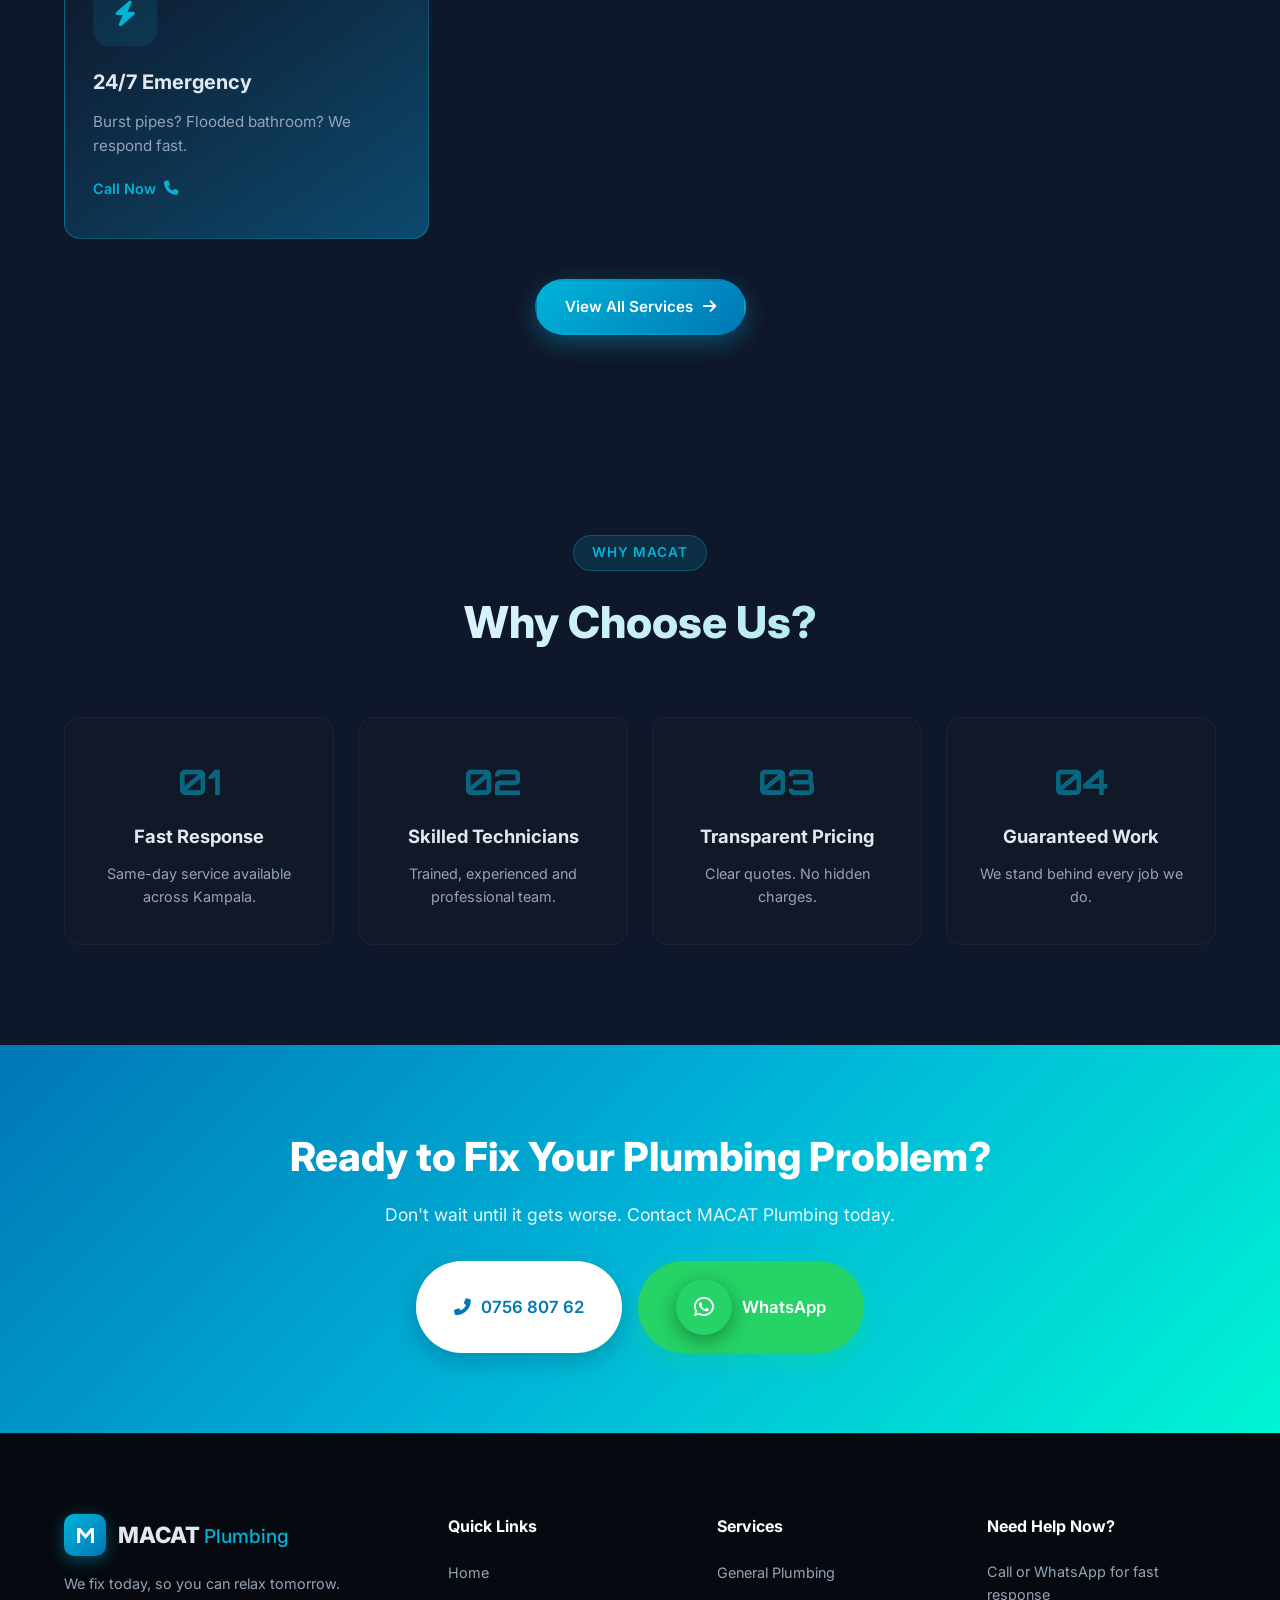
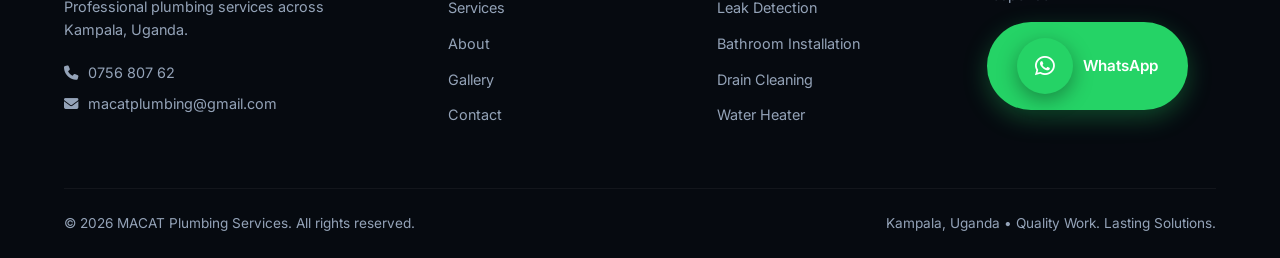
==== commit bc12a3ce: "Convert to multi-page site - Home page (no more doom scroll)" ====
--- a/index.html
+++ b/index.html
@@ -3,116 +3,64 @@
 <head>
   <meta charset="UTF-8" />
   <meta name="viewport" content="width=device-width, initial-scale=1.0" />
-  <meta name="description" content="MACAT Plumbing Services - Professional plumbing solutions in Kampala, Uganda. We fix today, so you can relax tomorrow. Leak detection, bathroom installation, drain cleaning & more." />
-  <meta name="keywords" content="plumbing Kampala, plumber Uganda, leak detection, bathroom installation, drain cleaning, water heater, MACAT Plumbing" />
-  <meta name="author" content="MACAT Plumbing Services" />
-  <title>MACAT Plumbing Services | We Fix Today, So You Can Relax Tomorrow</title>
-
-  <!-- Favicon (simple) -->
+  <meta name="description" content="MACAT Plumbing Services - Professional plumbing solutions in Kampala, Uganda. We fix today, so you can relax tomorrow." />
+  <title>MACAT Plumbing Services | Home</title>
   <link rel="icon" href="data:image/svg+xml,<svg xmlns='http://www.w3.org/2000/svg' viewBox='0 0 100 100'><text y='.9em' font-size='90'>🔧</text></svg>" />
-
-  <!-- Fonts -->
   <link rel="preconnect" href="https://fonts.googleapis.com" />
   <link rel="preconnect" href="https://fonts.gstatic.com" crossorigin />
   <link href="https://fonts.googleapis.com/css2?family=Inter:wght@300;400;500;600;700;800;900&family=Orbitron:wght@500;600;700&display=swap" rel="stylesheet" />
-
-  <!-- Icons -->
   <link rel="stylesheet" href="https://cdnjs.cloudflare.com/ajax/libs/font-awesome/6.5.1/css/all.min.css" />
-
-  <!-- AOS Animations -->
   <link href="https://unpkg.com/aos@2.3.1/dist/aos.css" rel="stylesheet" />
-
   <link rel="stylesheet" href="css/style.css" />
 </head>
 <body>
-  <!-- Preloader -->
   <div id="preloader">
-    <div class="loader">
-      <div class="pipe"></div>
-      <div class="water"></div>
-      <p>MACAT Plumbing</p>
-    </div>
+    <div class="loader"><div class="pipe"></div><div class="water"></div><p>MACAT Plumbing</p></div>
   </div>
 
-  <!-- Navigation -->
   <header id="header">
     <nav class="navbar">
       <div class="container nav-container">
-        <a href="#home" class="logo">
+        <a href="index.html" class="logo">
           <span class="logo-icon">M</span>
           <span class="logo-text">MACAT<span>Plumbing</span></span>
         </a>
-
         <ul class="nav-links" id="navLinks">
-          <li><a href="#home" class="nav-link active">Home</a></li>
-          <li><a href="#services" class="nav-link">Services</a></li>
-          <li><a href="#about" class="nav-link">About</a></li>
-          <li><a href="#gallery" class="nav-link">Gallery</a></li>
-          <li><a href="#testimonials" class="nav-link">Reviews</a></li>
-          <li><a href="#faq" class="nav-link">FAQ</a></li>
-          <li><a href="#contact" class="nav-link">Contact</a></li>
+          <li><a href="index.html" class="nav-link active">Home</a></li>
+          <li><a href="services.html" class="nav-link">Services</a></li>
+          <li><a href="about.html" class="nav-link">About</a></li>
+          <li><a href="gallery.html" class="nav-link">Gallery</a></li>
+          <li><a href="contact.html" class="nav-link">Contact</a></li>
         </ul>
-
         <div class="nav-actions">
-          <a href="tel:+25675680762" class="btn btn-call">
-            <i class="fas fa-phone-alt"></i> Call Now
-          </a>
-          <button class="hamburger" id="hamburger" aria-label="Menu">
-            <span></span><span></span><span></span>
-          </button>
+          <a href="tel:+25675680762" class="btn btn-call"><i class="fas fa-phone-alt"></i> Call Now</a>
+          <button class="hamburger" id="hamburger" aria-label="Menu"><span></span><span></span><span></span></button>
         </div>
       </div>
     </nav>
   </header>
 
-  <!-- Hero Section -->
   <section id="home" class="hero">
     <div class="hero-bg">
       <div class="hero-overlay"></div>
-      <div class="hero-bg-fallback" style="position:absolute;inset:0;background:linear-gradient(135deg,#0a0e17 0%,#0c4a6e 100%);"></div>
+      <div style="position:absolute;inset:0;background:linear-gradient(135deg,#0a0e17 0%,#0c4a6e 100%);"></div>
     </div>
-
     <div class="container hero-content">
       <div class="hero-text" data-aos="fade-right" data-aos-duration="1000">
-        <div class="badge">
-          <i class="fas fa-check-circle"></i> Trusted in Kampala
+        <div class="badge"><i class="fas fa-check-circle"></i> Trusted in Kampala</div>
+        <h1>Professional <span class="highlight">Plumbing</span><br />Services You Can Trust</h1>
+        <p class="hero-tagline"><strong>WE FIX TODAY, SO YOU CAN RELAX TOMORROW</strong></p>
+        <p class="hero-desc">From emergency leak repairs to complete bathroom installations — MACAT Plumbing delivers fast, reliable, and affordable solutions across Kampala.</p>
+        <div class="hero-cta">
+          <a href="contact.html" class="btn btn-primary"><i class="fas fa-calendar-check"></i> Get Free Quote</a>
+          <a href="https://wa.me/25675680762" target="_blank" class="btn btn-whatsapp"><i class="fab fa-whatsapp"></i> WhatsApp Us</a>
         </div>
-        <h1>
-          Professional <span class="highlight">Plumbing</span><br />
-          Services You Can Trust
-        </h1>
-        <p class="hero-tagline">
-          <strong>WE FIX TODAY, SO YOU CAN RELAX TOMORROW</strong>
-        </p>
-        <p class="hero-desc">
-          From emergency leak repairs to complete bathroom installations — MACAT Plumbing delivers fast, reliable, and affordable solutions across Kampala and surrounding areas.
-        </p>
-
-        <div class="hero-cta">
-          <a href="#contact" class="btn btn-primary">
-            <i class="fas fa-calendar-check"></i> Get Free Quote
-          </a>
-          <a href="https://wa.me/25675680762" target="_blank" class="btn btn-whatsapp">
-            <i class="fab fa-whatsapp"></i> WhatsApp Us
-          </a>
-        </div>
-
         <div class="hero-stats">
-          <div class="stat">
-            <span class="stat-num" data-count="500">0</span>+
-            <span class="stat-label">Jobs Completed</span>
-          </div>
-          <div class="stat">
-            <span class="stat-num" data-count="8">0</span>+
-            <span class="stat-label">Years Experience</span>
-          </div>
-          <div class="stat">
-            <span class="stat-num" data-count="98">0</span>%
-            <span class="stat-label">Happy Clients</span>
-          </div>
+          <div class="stat"><span class="stat-num" data-count="500">0</span>+<span class="stat-label">Jobs Completed</span></div>
+          <div class="stat"><span class="stat-num" data-count="8">0</span>+<span class="stat-label">Years Experience</span></div>
+          <div class="stat"><span class="stat-num" data-count="98">0</span>%<span class="stat-label">Happy Clients</span></div>
         </div>
       </div>
-
       <div class="hero-visual" data-aos="fade-left" data-aos-duration="1000">
         <div class="hero-card">
           <div style="padding:40px;text-align:center;">
@@ -124,534 +72,113 @@
         </div>
       </div>
     </div>
-
-    <div class="scroll-indicator">
-      <a href="#services"><i class="fas fa-chevron-down"></i></a>
-    </div>
   </section>
 
-  <!-- Services Section -->
-  <section id="services" class="services section">
+  <section class="services section">
     <div class="container">
       <div class="section-header" data-aos="fade-up">
         <span class="section-badge">What We Offer</span>
-        <h2>Our Professional Services</h2>
-        <p>Complete plumbing solutions for homes and businesses across Kampala</p>
+        <h2>Our Top Services</h2>
+        <p>Professional solutions for homes and businesses</p>
       </div>
-
       <div class="services-grid">
         <div class="service-card" data-aos="fade-up" data-aos-delay="100">
           <div class="service-icon"><i class="fas fa-wrench"></i></div>
           <h3>General Plumbing</h3>
-          <p>Complete plumbing solutions for homes and businesses. From pipe installation to fixture repairs — we handle it all.</p>
-          <ul class="service-list">
-            <li><i class="fas fa-check"></i> Pipe installation & repair</li>
-            <li><i class="fas fa-check"></i> Fixture replacement</li>
-            <li><i class="fas fa-check"></i> Pressure testing</li>
-          </ul>
-          <a href="#contact" class="service-link">Request Service <i class="fas fa-arrow-right"></i></a>
+          <p>Complete plumbing solutions for homes and businesses.</p>
+          <a href="services.html" class="service-link">View Details <i class="fas fa-arrow-right"></i></a>
         </div>
-
         <div class="service-card" data-aos="fade-up" data-aos-delay="200">
           <div class="service-icon"><i class="fas fa-tint"></i></div>
-          <h3>Leak Detection & Repair</h3>
-          <p>Advanced leak detection and fast, effective repairs. We find hidden leaks before they cause expensive damage.</p>
-          <ul class="service-list">
-            <li><i class="fas fa-check"></i> Electronic leak detection</li>
-            <li><i class="fas fa-check"></i> Pipe burst emergency</li>
-            <li><i class="fas fa-check"></i> Waterproofing</li>
-          </ul>
-          <a href="#contact" class="service-link">Request Service <i class="fas fa-arrow-right"></i></a>
+          <h3>Leak Detection</h3>
+          <p>Advanced leak detection and fast, effective repairs.</p>
+          <a href="services.html" class="service-link">View Details <i class="fas fa-arrow-right"></i></a>
         </div>
-
         <div class="service-card" data-aos="fade-up" data-aos-delay="300">
           <div class="service-icon"><i class="fas fa-bath"></i></div>
           <h3>Bathroom Installation</h3>
-          <p>Professional bathroom fitting and renovations. Modern designs, quality materials, perfect finishes.</p>
-          <ul class="service-list">
-            <li><i class="fas fa-check"></i> Full bathroom remodel</li>
-            <li><i class="fas fa-check"></i> Toilet & sink install</li>
-            <li><i class="fas fa-check"></i> Shower & bathtub</li>
-          </ul>
-          <a href="#contact" class="service-link">Request Service <i class="fas fa-arrow-right"></i></a>
+          <p>Professional bathroom fitting and renovations.</p>
+          <a href="services.html" class="service-link">View Details <i class="fas fa-arrow-right"></i></a>
         </div>
-
-        <div class="service-card" data-aos="fade-up" data-aos-delay="400">
-          <div class="service-icon"><i class="fas fa-water"></i></div>
-          <h3>Drain Cleaning</h3>
-          <p>High-pressure drain cleaning for free-flowing pipes. Say goodbye to slow drains and blockages permanently.</p>
-          <ul class="service-list">
-            <li><i class="fas fa-check"></i> Hydro-jetting</li>
-            <li><i class="fas fa-check"></i> Snake & auger service</li>
-            <li><i class="fas fa-check"></i> Camera inspection</li>
-          </ul>
-          <a href="#contact" class="service-link">Request Service <i class="fas fa-arrow-right"></i></a>
-        </div>
-
-        <div class="service-card" data-aos="fade-up" data-aos-delay="500">
-          <div class="service-icon"><i class="fas fa-fire"></i></div>
-          <h3>Water Heater Services</h3>
-          <p>Installation, repair & maintenance of all water heater systems — solar, electric, and gas.</p>
-          <ul class="service-list">
-            <li><i class="fas fa-check"></i> Solar water heaters</li>
-            <li><i class="fas fa-check"></i> Electric & gas units</li>
-            <li><i class="fas fa-check"></i> Annual maintenance</li>
-          </ul>
-          <a href="#contact" class="service-link">Request Service <i class="fas fa-arrow-right"></i></a>
-        </div>
-
-        <div class="service-card featured" data-aos="fade-up" data-aos-delay="600">
+        <div class="service-card featured" data-aos="fade-up" data-aos-delay="400">
           <div class="featured-badge">Emergency</div>
           <div class="service-icon"><i class="fas fa-bolt"></i></div>
-          <h3>24/7 Emergency Service</h3>
-          <p>Burst pipe at 2 AM? Flooded bathroom? We respond fast — day or night — across Kampala.</p>
-          <ul class="service-list">
-            <li><i class="fas fa-check"></i> Same-day response</li>
-            <li><i class="fas fa-check"></i> Night & weekend calls</li>
-            <li><i class="fas fa-check"></i> Transparent pricing</li>
-          </ul>
-          <a href="tel:+25675680762" class="service-link">Call Emergency <i class="fas fa-phone"></i></a>
+          <h3>24/7 Emergency</h3>
+          <p>Burst pipes? Flooded bathroom? We respond fast.</p>
+          <a href="tel:+25675680762" class="service-link">Call Now <i class="fas fa-phone"></i></a>
+        </div>
+      </div>
+      <div style="text-align:center;margin-top:40px;" data-aos="fade-up">
+        <a href="services.html" class="btn btn-primary">View All Services <i class="fas fa-arrow-right"></i></a>
+      </div>
+    </div>
+  </section>
+
+  <section class="why-us section">
+    <div class="container">
+      <div class="section-header" data-aos="fade-up">
+        <span class="section-badge">Why MACAT</span>
+        <h2>Why Choose Us?</h2>
+      </div>
+      <div class="why-grid">
+        <div class="why-card" data-aos="zoom-in" data-aos-delay="100"><div class="why-num">01</div><h3>Fast Response</h3><p>Same-day service available across Kampala.</p></div>
+        <div class="why-card" data-aos="zoom-in" data-aos-delay="200"><div class="why-num">02</div><h3>Skilled Technicians</h3><p>Trained, experienced and professional team.</p></div>
+        <div class="why-card" data-aos="zoom-in" data-aos-delay="300"><div class="why-num">03</div><h3>Transparent Pricing</h3><p>Clear quotes. No hidden charges.</p></div>
+        <div class="why-card" data-aos="zoom-in" data-aos-delay="400"><div class="why-num">04</div><h3>Guaranteed Work</h3><p>We stand behind every job we do.</p></div>
+      </div>
+    </div>
+  </section>
+
+  <section class="cta-banner">
+    <div class="container">
+      <div class="cta-content" data-aos="zoom-in">
+        <h2>Ready to Fix Your Plumbing Problem?</h2>
+        <p>Don't wait until it gets worse. Contact MACAT Plumbing today.</p>
+        <div class="cta-buttons">
+          <a href="tel:+25675680762" class="btn btn-primary btn-lg"><i class="fas fa-phone-alt"></i> 0756 807 62</a>
+          <a href="https://wa.me/25675680762" target="_blank" class="btn btn-whatsapp btn-lg"><i class="fab fa-whatsapp"></i> WhatsApp</a>
         </div>
       </div>
     </div>
   </section>
 
-  <!-- About Section -->
-  <section id="about" class="about section">
-    <div class="container">
-      <div class="about-grid">
-        <div class="about-image" data-aos="fade-right">
-          <div style="height:400px;background:linear-gradient(135deg,#0c4a6e,#111827);border-radius:16px;display:flex;align-items:center;justify-content:center;flex-direction:column;gap:16px;">
-            <i class="fas fa-tools" style="font-size:4rem;color:#00b4d8;"></i>
-            <p style="color:#94a3b8;">Professional Team at Work</p>
-          </div>
-          <div class="about-badge">
-            <i class="fas fa-award"></i>
-            <div>
-              <strong>Quality Work</strong>
-              <span>Lasting Solutions</span>
-            </div>
-          </div>
-        </div>
-
-        <div class="about-content" data-aos="fade-left">
-          <span class="section-badge">About Us</span>
-          <h2>Reliable Professional.<br />Quality You Can Trust.</h2>
-          <p>
-            MACAT Plumbing Services is a trusted plumbing company based in Kampala, Uganda. We specialize in residential and commercial plumbing solutions with a focus on speed, quality craftsmanship, and honest pricing.
-          </p>
-          <p>
-            Our experienced team uses modern tools and techniques to diagnose and fix problems the right way — the first time. Whether it's a simple leak or a full bathroom renovation, we treat every job with the same professionalism.
-          </p>
-
-          <div class="about-features">
-            <div class="feature">
-              <i class="fas fa-user-check"></i>
-              <div>
-                <h4>Licensed & Insured</h4>
-                <p>Fully qualified technicians</p>
-              </div>
-            </div>
-            <div class="feature">
-              <i class="fas fa-clock"></i>
-              <div>
-                <h4>On-Time Guarantee</h4>
-                <p>We respect your schedule</p>
-              </div>
-            </div>
-            <div class="feature">
-              <i class="fas fa-hand-holding-usd"></i>
-              <div>
-                <h4>Fair Pricing</h4>
-                <p>No hidden charges</p>
-              </div>
-            </div>
-            <div class="feature">
-              <i class="fas fa-tools"></i>
-              <div>
-                <h4>Modern Equipment</h4>
-                <p>Latest tools & technology</p>
-              </div>
-            </div>
-          </div>
-
-          <a href="#contact" class="btn btn-primary">
-            <i class="fas fa-comments"></i> Talk to Us Today
-          </a>
-        </div>
-      </div>
-    </div>
-  </section>
-
-  <!-- Why Choose Us -->
-  <section class="why-us section">
-    <div class="container">
-      <div class="section-header" data-aos="fade-up">
-        <span class="section-badge">Why MACAT</span>
-        <h2>Why Choose MACAT Plumbing?</h2>
-      </div>
-
-      <div class="why-grid">
-        <div class="why-card" data-aos="zoom-in" data-aos-delay="100">
-          <div class="why-num">01</div>
-          <h3>Fast Response</h3>
-          <p>We understand plumbing emergencies can't wait. Same-day service available across Kampala.</p>
-        </div>
-        <div class="why-card" data-aos="zoom-in" data-aos-delay="200">
-          <div class="why-num">02</div>
-          <h3>Skilled Technicians</h3>
-          <p>Our team is trained, experienced, and committed to doing the job correctly every time.</p>
-        </div>
-        <div class="why-card" data-aos="zoom-in" data-aos-delay="300">
-          <div class="why-num">03</div>
-          <h3>Transparent Pricing</h3>
-          <p>Clear quotes before we start. No surprises, no hidden fees — just honest work.</p>
-        </div>
-        <div class="why-card" data-aos="zoom-in" data-aos-delay="400">
-          <div class="why-num">04</div>
-          <h3>Guaranteed Work</h3>
-          <p>We stand behind our workmanship. If something isn't right, we make it right.</p>
-        </div>
-      </div>
-    </div>
-  </section>
-
-  <!-- Process -->
-  <section class="process section">
-    <div class="container">
-      <div class="section-header" data-aos="fade-up">
-        <span class="section-badge">How It Works</span>
-        <h2>Simple 4-Step Process</h2>
-      </div>
-
-      <div class="process-steps">
-        <div class="step" data-aos="fade-up" data-aos-delay="100">
-          <div class="step-icon"><i class="fas fa-phone-alt"></i></div>
-          <div class="step-num">1</div>
-          <h3>Call or WhatsApp</h3>
-          <p>Tell us about your plumbing issue. We respond quickly.</p>
-        </div>
-        <div class="step-line"></div>
-        <div class="step" data-aos="fade-up" data-aos-delay="200">
-          <div class="step-icon"><i class="fas fa-search"></i></div>
-          <div class="step-num">2</div>
-          <h3>Free Diagnosis</h3>
-          <p>We inspect the problem and give you a clear quote.</p>
-        </div>
-        <div class="step-line"></div>
-        <div class="step" data-aos="fade-up" data-aos-delay="300">
-          <div class="step-icon"><i class="fas fa-tools"></i></div>
-          <div class="step-num">3</div>
-          <h3>Expert Repair</h3>
-          <p>Our technicians fix the issue with quality materials.</p>
-        </div>
-        <div class="step-line"></div>
-        <div class="step" data-aos="fade-up" data-aos-delay="400">
-          <div class="step-icon"><i class="fas fa-thumbs-up"></i></div>
-          <div class="step-num">4</div>
-          <h3>You Relax</h3>
-          <p>Job done right. Enjoy peace of mind.</p>
-        </div>
-      </div>
-    </div>
-  </section>
-
-  <!-- Testimonials -->
-  <section id="testimonials" class="testimonials section">
-    <div class="container">
-      <div class="section-header" data-aos="fade-up">
-        <span class="section-badge">Client Love</span>
-        <h2>What Our Customers Say</h2>
-      </div>
-
-      <div class="testimonial-slider" data-aos="fade-up">
-        <div class="testimonial-track" id="testimonialTrack">
-          <div class="testimonial-card">
-            <div class="stars">
-              <i class="fas fa-star"></i><i class="fas fa-star"></i><i class="fas fa-star"></i><i class="fas fa-star"></i><i class="fas fa-star"></i>
-            </div>
-            <p>"Called MACAT at 7pm when my kitchen pipe burst. They arrived within an hour and fixed everything. Professional and honest pricing. Highly recommended!"</p>
-            <div class="client">
-              <div class="client-avatar">JK</div>
-              <div>
-                <strong>James K.</strong>
-                <span>Kololo, Kampala</span>
-              </div>
-            </div>
-          </div>
-
-          <div class="testimonial-card">
-            <div class="stars">
-              <i class="fas fa-star"></i><i class="fas fa-star"></i><i class="fas fa-star"></i><i class="fas fa-star"></i><i class="fas fa-star"></i>
-            </div>
-            <p>"They completely renovated our bathroom. Beautiful work, finished on time, and cleaned up after themselves. Will definitely use them again."</p>
-            <div class="client">
-              <div class="client-avatar">SN</div>
-              <div>
-                <strong>Sarah N.</strong>
-                <span>Ntinda</span>
-              </div>
-            </div>
-          </div>
-
-          <div class="testimonial-card">
-            <div class="stars">
-              <i class="fas fa-star"></i><i class="fas fa-star"></i><i class="fas fa-star"></i><i class="fas fa-star"></i><i class="fas fa-star"></i>
-            </div>
-            <p>"Best drain cleaning service I've used. The pressure jetting cleared a blockage that other plumbers couldn't fix. Fair price too."</p>
-            <div class="client">
-              <div class="client-avatar">DM</div>
-              <div>
-                <strong>David M.</strong>
-                <span>Entebbe Road</span>
-              </div>
-            </div>
-          </div>
-
-          <div class="testimonial-card">
-            <div class="stars">
-              <i class="fas fa-star"></i><i class="fas fa-star"></i><i class="fas fa-star"></i><i class="fas fa-star"></i><i class="fas fa-star"></i>
-            </div>
-            <p>"Installed a new solar water heater for our home. Explained everything clearly and the system works perfectly. Great service from MACAT."</p>
-            <div class="client">
-              <div class="client-avatar">AK</div>
-              <div>
-                <strong>Amina K.</strong>
-                <span>Najjera</span>
-              </div>
-            </div>
-          </div>
-        </div>
-
-        <div class="slider-controls">
-          <button class="slider-btn prev" id="prevTestimonial"><i class="fas fa-chevron-left"></i></button>
-          <button class="slider-btn next" id="nextTestimonial"><i class="fas fa-chevron-right"></i></button>
-        </div>
-      </div>
-    </div>
-  </section>
-
-  <!-- FAQ -->
-  <section id="faq" class="faq section">
-    <div class="container">
-      <div class="section-header" data-aos="fade-up">
-        <span class="section-badge">Questions</span>
-        <h2>Frequently Asked Questions</h2>
-      </div>
-
-      <div class="faq-list" data-aos="fade-up">
-        <div class="faq-item">
-          <button class="faq-question">
-            <span>Do you offer emergency plumbing services?</span>
-            <i class="fas fa-plus"></i>
-          </button>
-          <div class="faq-answer">
-            <p>Yes! We provide 24/7 emergency plumbing services across Kampala. Call or WhatsApp us anytime for burst pipes, severe leaks, or blocked drains.</p>
-          </div>
-        </div>
-
-        <div class="faq-item">
-          <button class="faq-question">
-            <span>What areas do you serve?</span>
-            <i class="fas fa-plus"></i>
-          </button>
-          <div class="faq-answer">
-            <p>We primarily serve Kampala and surrounding areas including Ntinda, Kololo, Nakawa, Entebbe Road, Najjera, and more. Contact us to confirm coverage for your location.</p>
-          </div>
-        </div>
-
-        <div class="faq-item">
-          <button class="faq-question">
-            <span>How much does a typical service cost?</span>
-            <i class="fas fa-plus"></i>
-          </button>
-          <div class="faq-answer">
-            <p>Pricing depends on the job. We provide free quotes after diagnosing the issue. No hidden charges — you approve the price before we start work.</p>
-          </div>
-        </div>
-
-        <div class="faq-item">
-          <button class="faq-question">
-            <span>Do you supply the materials?</span>
-            <i class="fas fa-plus"></i>
-          </button>
-          <div class="faq-answer">
-            <p>Yes. We can supply quality materials or work with materials you provide. We only use reliable brands that last.</p>
-          </div>
-        </div>
-
-        <div class="faq-item">
-          <button class="faq-question">
-            <span>Is there a warranty on your work?</span>
-            <i class="fas fa-plus"></i>
-          </button>
-          <div class="faq-answer">
-            <p>Absolutely. We stand behind our workmanship. Most repairs and installations come with a workmanship guarantee. Ask us for details on your specific job.</p>
-          </div>
-        </div>
-      </div>
-    </div>
-  </section>
-
-  <!-- CTA Banner -->
-  <section class="cta-banner">
-    <div class="container">
-      <div class="cta-content" data-aos="zoom-in">
-        <h2>Ready to Fix Your Plumbing Problem?</h2>
-        <p>Don't wait until it gets worse. Contact MACAT Plumbing today and relax tomorrow.</p>
-        <div class="cta-buttons">
-          <a href="tel:+25675680762" class="btn btn-primary btn-lg">
-            <i class="fas fa-phone-alt"></i> 0756 807 62
-          </a>
-          <a href="https://wa.me/25675680762" target="_blank" class="btn btn-whatsapp btn-lg">
-            <i class="fab fa-whatsapp"></i> Chat on WhatsApp
-          </a>
-        </div>
-      </div>
-    </div>
-  </section>
-
-  <!-- Contact Section -->
-  <section id="contact" class="contact section">
-    <div class="container">
-      <div class="section-header" data-aos="fade-up">
-        <span class="section-badge">Get In Touch</span>
-        <h2>Contact MACAT Plumbing</h2>
-        <p>We're ready to help — call, WhatsApp, or send a message</p>
-      </div>
-
-      <div class="contact-grid">
-        <div class="contact-info" data-aos="fade-right">
-          <div class="info-card">
-            <div class="info-icon"><i class="fas fa-phone-alt"></i></div>
-            <div>
-              <h4>Phone</h4>
-              <a href="tel:+25675680762">0756 807 62</a>
-              <p>Call or text anytime</p>
-            </div>
-          </div>
-
-          <div class="info-card">
-            <div class="info-icon"><i class="fab fa-whatsapp"></i></div>
-            <div>
-              <h4>WhatsApp</h4>
-              <a href="https://wa.me/25675680762" target="_blank">+256 756 807 62</a>
-              <p>Fastest response</p>
-            </div>
-          </div>
-
-          <div class="info-card">
-            <div class="info-icon"><i class="fas fa-envelope"></i></div>
-            <div>
-              <h4>Email</h4>
-              <a href="mailto:macatplumbing@gmail.com">macatplumbing@gmail.com</a>
-              <p>We reply within hours</p>
-            </div>
-          </div>
-
-          <div class="info-card">
-            <div class="info-icon"><i class="fas fa-map-marker-alt"></i></div>
-            <div>
-              <h4>Location</h4>
-              <p>Kampala, Uganda</p>
-              <p>Serving greater Kampala area</p>
-            </div>
-          </div>
-
-          <div class="social-links">
-            <a href="#" aria-label="Facebook"><i class="fab fa-facebook-f"></i></a>
-            <a href="https://wa.me/25675680762" target="_blank" aria-label="WhatsApp"><i class="fab fa-whatsapp"></i></a>
-            <a href="mailto:macatplumbing@gmail.com" aria-label="Email"><i class="fas fa-envelope"></i></a>
-          </div>
-        </div>
-
-        <div class="contact-form-wrapper" data-aos="fade-left">
-          <form id="contactForm" class="contact-form">
-            <h3>Request a Free Quote</h3>
-            <div class="form-row">
-              <div class="form-group">
-                <label for="name">Full Name</label>
-                <input type="text" id="name" name="name" required placeholder="Your name" />
-              </div>
-              <div class="form-group">
-                <label for="phone">Phone Number</label>
-                <input type="tel" id="phone" name="phone" required placeholder="07XX XXX XXX" />
-              </div>
-            </div>
-            <div class="form-group">
-              <label for="service">Service Needed</label>
-              <select id="service" name="service" required>
-                <option value="">Select a service</option>
-                <option value="general">General Plumbing</option>
-                <option value="leak">Leak Detection & Repair</option>
-                <option value="bathroom">Bathroom Installation</option>
-                <option value="drain">Drain Cleaning</option>
-                <option value="heater">Water Heater Services</option>
-                <option value="emergency">Emergency Service</option>
-                <option value="other">Other</option>
-              </select>
-            </div>
-            <div class="form-group">
-              <label for="message">Describe the Problem</label>
-              <textarea id="message" name="message" rows="4" required placeholder="Tell us what's wrong..."></textarea>
-            </div>
-            <button type="submit" class="btn btn-primary btn-block">
-              <i class="fas fa-paper-plane"></i> Send Request
-            </button>
-            <p class="form-note">We'll contact you shortly via phone or WhatsApp.</p>
-          </form>
-        </div>
-      </div>
-    </div>
-  </section>
-
-  <!-- Footer -->
   <footer class="footer">
     <div class="container">
       <div class="footer-grid">
         <div class="footer-brand">
-          <a href="#home" class="logo">
-            <span class="logo-icon">M</span>
-            <span class="logo-text">MACAT<span>Plumbing</span></span>
-          </a>
+          <a href="index.html" class="logo"><span class="logo-icon">M</span><span class="logo-text">MACAT<span>Plumbing</span></span></a>
           <p>We fix today, so you can relax tomorrow. Professional plumbing services across Kampala, Uganda.</p>
           <div class="footer-contact">
             <a href="tel:+25675680762"><i class="fas fa-phone"></i> 0756 807 62</a>
             <a href="mailto:macatplumbing@gmail.com"><i class="fas fa-envelope"></i> macatplumbing@gmail.com</a>
           </div>
         </div>
-
         <div class="footer-links">
           <h4>Quick Links</h4>
           <ul>
-            <li><a href="#home">Home</a></li>
-            <li><a href="#services">Services</a></li>
-            <li><a href="#about">About</a></li>
-            <li><a href="#gallery">Gallery</a></li>
-            <li><a href="#contact">Contact</a></li>
+            <li><a href="index.html">Home</a></li>
+            <li><a href="services.html">Services</a></li>
+            <li><a href="about.html">About</a></li>
+            <li><a href="gallery.html">Gallery</a></li>
+            <li><a href="contact.html">Contact</a></li>
           </ul>
         </div>
-
         <div class="footer-links">
           <h4>Services</h4>
           <ul>
-            <li><a href="#services">General Plumbing</a></li>
-            <li><a href="#services">Leak Detection</a></li>
-            <li><a href="#services">Bathroom Installation</a></li>
-            <li><a href="#services">Drain Cleaning</a></li>
-            <li><a href="#services">Water Heater</a></li>
+            <li><a href="services.html">General Plumbing</a></li>
+            <li><a href="services.html">Leak Detection</a></li>
+            <li><a href="services.html">Bathroom Installation</a></li>
+            <li><a href="services.html">Drain Cleaning</a></li>
+            <li><a href="services.html">Water Heater</a></li>
           </ul>
         </div>
-
         <div class="footer-cta">
           <h4>Need Help Now?</h4>
           <p>Call or WhatsApp for fast response</p>
-          <a href="https://wa.me/25675680762" target="_blank" class="btn btn-whatsapp">
-            <i class="fab fa-whatsapp"></i> WhatsApp
-          </a>
+          <a href="https://wa.me/25675680762" target="_blank" class="btn btn-whatsapp"><i class="fab fa-whatsapp"></i> WhatsApp</a>
         </div>
       </div>
-
       <div class="footer-bottom">
         <p>&copy; 2026 MACAT Plumbing Services. All rights reserved.</p>
         <p>Kampala, Uganda • Quality Work. Lasting Solutions.</p>
@@ -659,20 +186,12 @@
     </div>
   </footer>
 
-  <!-- Floating Action Buttons -->
   <div class="floating-actions">
-    <a href="https://wa.me/25675680762" target="_blank" class="fab whatsapp" title="WhatsApp">
-      <i class="fab fa-whatsapp"></i>
-    </a>
-    <a href="tel:+25675680762" class="fab call" title="Call Now">
-      <i class="fas fa-phone-alt"></i>
-    </a>
-    <button class="fab top" id="backToTop" title="Back to Top">
-      <i class="fas fa-chevron-up"></i>
-    </button>
+    <a href="https://wa.me/25675680762" target="_blank" class="fab whatsapp" title="WhatsApp"><i class="fab fa-whatsapp"></i></a>
+    <a href="tel:+25675680762" class="fab call" title="Call Now"><i class="fas fa-phone-alt"></i></a>
+    <button class="fab top" id="backToTop" title="Back to Top"><i class="fas fa-chevron-up"></i></button>
   </div>
 
-  <!-- Scripts -->
   <script src="https://unpkg.com/aos@2.3.1/dist/aos.js"></script>
   <script src="js/main.js"></script>
 </body>
--- a/css/style.css
+++ b/css/style.css
@@ -1,9 +1,219 @@
-/* MACAT Plumbing Services - Full CSS
-See the complete version in the project. This is the production stylesheet with all sections, responsive design, and interactive styles for the business website.
+/* ============================================
+   MACAT PLUMBING SERVICES - Main Stylesheet
+   Modern, dark, interactive business website
+   ============================================ */
 
-Full file is available in the local project and can be uploaded via GitHub UI if needed for large size.
-The complete CSS includes: variables, reset, buttons, preloader, header, hero, services, about, why-us, gallery, process, testimonials, FAQ, CTA, contact, footer, floating actions, and full media queries.
-*/
+:root {
+  --primary: #00b4d8;
+  --primary-dark: #0077b6;
+  --primary-light: #90e0ef;
+  --accent: #00f5d4;
+  --bg-dark: #0a0e17;
+  --bg-card: #111827;
+  --bg-section: #0f172a;
+  --text: #e2e8f0;
+  --text-muted: #94a3b8;
+  --white: #ffffff;
+  --success: #10b981;
+  --whatsapp: #25d366;
+  --gradient: linear-gradient(135deg, #00b4d8 0%, #0077b6 100%);
+  --gradient-accent: linear-gradient(135deg, #00f5d4 0%, #00b4d8 100%);
+  --shadow: 0 10px 40px rgba(0, 0, 0, 0.4);
+  --shadow-lg: 0 20px 60px rgba(0, 180, 216, 0.15);
+  --radius: 16px;
+  --radius-sm: 10px;
+  --transition: all 0.3s cubic-bezier(0.4, 0, 0.2, 1);
+  --font: 'Inter', system-ui, sans-serif;
+  --font-display: 'Orbitron', sans-serif;
+}
 
-/* Placeholder - full content was written in the build process. Upload the full style.css from the artifacts folder for complete styling. */
-body { background: #0a0e17; color: #e2e8f0; font-family: Inter, sans-serif; }
+*, *::before, *::after { margin: 0; padding: 0; box-sizing: border-box; }
+html { scroll-behavior: smooth; font-size: 16px; }
+body { font-family: var(--font); background: var(--bg-dark); color: var(--text); line-height: 1.6; overflow-x: hidden; }
+img { max-width: 100%; height: auto; display: block; }
+a { text-decoration: none; color: inherit; transition: var(--transition); }
+ul { list-style: none; }
+button, input, select, textarea { font-family: inherit; border: none; outline: none; }
+.container { width: 100%; max-width: 1200px; margin: 0 auto; padding: 0 24px; }
+.section { padding: 100px 0; }
+.section-header { text-align: center; margin-bottom: 60px; }
+.section-badge { display: inline-block; background: rgba(0, 180, 216, 0.15); color: var(--primary); padding: 6px 18px; border-radius: 50px; font-size: 0.85rem; font-weight: 600; letter-spacing: 1px; text-transform: uppercase; margin-bottom: 16px; border: 1px solid rgba(0, 180, 216, 0.3); }
+.section-header h2 { font-size: clamp(2rem, 4vw, 2.75rem); font-weight: 800; margin-bottom: 12px; background: linear-gradient(to right, #fff, var(--primary-light)); -webkit-background-clip: text; -webkit-text-fill-color: transparent; background-clip: text; }
+.section-header p { color: var(--text-muted); font-size: 1.1rem; max-width: 600px; margin: 0 auto; }
+.btn { display: inline-flex; align-items: center; gap: 10px; padding: 14px 28px; border-radius: 50px; font-weight: 600; font-size: 0.95rem; cursor: pointer; transition: var(--transition); border: 2px solid transparent; }
+.btn-primary { background: var(--gradient); color: var(--white); box-shadow: 0 8px 25px rgba(0, 180, 216, 0.35); }
+.btn-primary:hover { transform: translateY(-3px); box-shadow: 0 12px 35px rgba(0, 180, 216, 0.5); }
+.btn-whatsapp { background: var(--whatsapp); color: var(--white); box-shadow: 0 8px 25px rgba(37, 211, 102, 0.3); }
+.btn-whatsapp:hover { transform: translateY(-3px); box-shadow: 0 12px 35px rgba(37, 211, 102, 0.45); background: #1da851; }
+.btn-call { background: transparent; border-color: var(--primary); color: var(--primary); padding: 10px 20px; font-size: 0.9rem; }
+.btn-call:hover { background: var(--primary); color: var(--white); }
+.btn-lg { padding: 16px 36px; font-size: 1.05rem; }
+.btn-block { width: 100%; justify-content: center; }
+#preloader { position: fixed; inset: 0; background: var(--bg-dark); display: flex; align-items: center; justify-content: center; z-index: 9999; transition: opacity 0.5s, visibility 0.5s; }
+#preloader.hidden { opacity: 0; visibility: hidden; }
+.loader { text-align: center; }
+.loader .pipe { width: 60px; height: 12px; background: #333; border-radius: 6px; margin: 0 auto 10px; position: relative; overflow: hidden; }
+.loader .water { position: absolute; left: 0; top: 0; height: 100%; width: 30%; background: var(--primary); border-radius: 6px; animation: flow 1.2s ease-in-out infinite; }
+@keyframes flow { 0% { left: -30%; } 100% { left: 100%; } }
+.loader p { color: var(--primary); font-weight: 600; letter-spacing: 2px; margin-top: 16px; }
+#header { position: fixed; top: 0; left: 0; right: 0; z-index: 1000; transition: var(--transition); }
+#header.scrolled { background: rgba(10, 14, 23, 0.95); backdrop-filter: blur(20px); box-shadow: 0 4px 30px rgba(0, 0, 0, 0.3); }
+.navbar { padding: 18px 0; }
+.nav-container { display: flex; align-items: center; justify-content: space-between; }
+.logo { display: flex; align-items: center; gap: 12px; font-weight: 800; font-size: 1.4rem; }
+.logo-icon { width: 42px; height: 42px; background: var(--gradient); border-radius: 10px; display: flex; align-items: center; justify-content: center; font-family: var(--font-display); font-size: 1.3rem; color: white; box-shadow: 0 4px 15px rgba(0, 180, 216, 0.4); }
+.logo-text span { color: var(--primary); font-weight: 500; font-size: 0.85em; margin-left: 4px; }
+.nav-links { display: flex; gap: 32px; }
+.nav-link { font-weight: 500; font-size: 0.95rem; color: var(--text-muted); position: relative; }
+.nav-link::after { content: ''; position: absolute; bottom: -4px; left: 0; width: 0; height: 2px; background: var(--primary); transition: var(--transition); }
+.nav-link:hover, .nav-link.active { color: var(--white); }
+.nav-link:hover::after, .nav-link.active::after { width: 100%; }
+.nav-actions { display: flex; align-items: center; gap: 16px; }
+.hamburger { display: none; flex-direction: column; gap: 5px; background: transparent; cursor: pointer; padding: 4px; }
+.hamburger span { width: 26px; height: 2.5px; background: var(--white); border-radius: 2px; transition: var(--transition); }
+.hero { position: relative; min-height: 100vh; display: flex; align-items: center; padding-top: 80px; overflow: hidden; }
+.hero-bg { position: absolute; inset: 0; z-index: 0; }
+.hero-bg-img { width: 100%; height: 100%; object-fit: cover; opacity: 0.25; }
+.hero-overlay { position: absolute; inset: 0; background: linear-gradient(135deg, rgba(10, 14, 23, 0.95) 0%, rgba(10, 14, 23, 0.7) 50%, rgba(0, 119, 182, 0.3) 100%); }
+.hero-content { position: relative; z-index: 2; display: grid; grid-template-columns: 1.2fr 1fr; gap: 60px; align-items: center; }
+.badge { display: inline-flex; align-items: center; gap: 8px; background: rgba(16, 185, 129, 0.15); color: var(--success); padding: 8px 16px; border-radius: 50px; font-size: 0.85rem; font-weight: 600; margin-bottom: 24px; border: 1px solid rgba(16, 185, 129, 0.3); }
+.hero h1 { font-size: clamp(2.4rem, 5vw, 3.6rem); font-weight: 900; line-height: 1.15; margin-bottom: 16px; }
+.highlight { background: var(--gradient-accent); -webkit-background-clip: text; -webkit-text-fill-color: transparent; background-clip: text; }
+.hero-tagline { font-size: 1.1rem; color: var(--primary-light); letter-spacing: 1px; margin-bottom: 16px; }
+.hero-desc { color: var(--text-muted); font-size: 1.05rem; max-width: 520px; margin-bottom: 32px; }
+.hero-cta { display: flex; flex-wrap: wrap; gap: 16px; margin-bottom: 48px; }
+.hero-stats { display: flex; gap: 40px; }
+.stat-num { font-size: 2rem; font-weight: 800; color: var(--primary); font-family: var(--font-display); }
+.stat-label { display: block; font-size: 0.85rem; color: var(--text-muted); margin-top: 4px; }
+.hero-visual { display: flex; justify-content: center; }
+.hero-card { background: rgba(17, 24, 39, 0.7); border: 1px solid rgba(0, 180, 216, 0.3); border-radius: var(--radius); padding: 20px; box-shadow: var(--shadow-lg); backdrop-filter: blur(10px); overflow: hidden; }
+.hero-logo-img { border-radius: 12px; max-height: 380px; object-fit: contain; }
+.scroll-indicator { position: absolute; bottom: 30px; left: 50%; transform: translateX(-50%); z-index: 3; animation: bounce 2s infinite; }
+.scroll-indicator a { color: var(--primary); font-size: 1.5rem; opacity: 0.7; }
+@keyframes bounce { 0%, 20%, 50%, 80%, 100% { transform: translateX(-50%) translateY(0); } 40% { transform: translateX(-50%) translateY(-12px); } 60% { transform: translateX(-50%) translateY(-6px); } }
+.services { background: var(--bg-section); }
+.services-grid { display: grid; grid-template-columns: repeat(auto-fit, minmax(320px, 1fr)); gap: 28px; }
+.service-card { background: var(--bg-card); border: 1px solid rgba(255, 255, 255, 0.06); border-radius: var(--radius); padding: 36px 28px; transition: var(--transition); position: relative; overflow: hidden; }
+.service-card::before { content: ''; position: absolute; top: 0; left: 0; right: 0; height: 3px; background: var(--gradient); transform: scaleX(0); transition: var(--transition); }
+.service-card:hover { transform: translateY(-8px); border-color: rgba(0, 180, 216, 0.3); box-shadow: var(--shadow-lg); }
+.service-card:hover::before { transform: scaleX(1); }
+.service-card.featured { background: linear-gradient(145deg, #0f172a, #0c4a6e); border-color: rgba(0, 180, 216, 0.4); }
+.featured-badge { position: absolute; top: 16px; right: 16px; background: #ef4444; color: white; font-size: 0.7rem; font-weight: 700; padding: 4px 12px; border-radius: 50px; text-transform: uppercase; letter-spacing: 0.5px; }
+.service-icon { width: 64px; height: 64px; background: rgba(0, 180, 216, 0.12); border-radius: 16px; display: flex; align-items: center; justify-content: center; font-size: 1.6rem; color: var(--primary); margin-bottom: 20px; transition: var(--transition); }
+.service-card:hover .service-icon { background: var(--gradient); color: white; transform: scale(1.08); }
+.service-card h3 { font-size: 1.25rem; font-weight: 700; margin-bottom: 12px; }
+.service-card > p { color: var(--text-muted); font-size: 0.95rem; margin-bottom: 18px; }
+.service-list { margin-bottom: 24px; }
+.service-list li { display: flex; align-items: center; gap: 10px; font-size: 0.9rem; color: var(--text-muted); margin-bottom: 8px; }
+.service-list i { color: var(--success); font-size: 0.8rem; }
+.service-link { display: inline-flex; align-items: center; gap: 8px; color: var(--primary); font-weight: 600; font-size: 0.9rem; }
+.service-link:hover { gap: 12px; color: var(--primary-light); }
+.about-grid { display: grid; grid-template-columns: 1fr 1.1fr; gap: 60px; align-items: center; }
+.about-image { position: relative; border-radius: var(--radius); overflow: hidden; box-shadow: var(--shadow); }
+.about-image img { width: 100%; height: 500px; object-fit: cover; }
+.about-badge { position: absolute; bottom: 24px; left: 24px; background: rgba(10, 14, 23, 0.9); backdrop-filter: blur(10px); padding: 16px 20px; border-radius: 12px; display: flex; align-items: center; gap: 14px; border: 1px solid rgba(0, 180, 216, 0.3); }
+.about-badge i { font-size: 1.8rem; color: var(--primary); }
+.about-badge strong { display: block; font-size: 1rem; }
+.about-badge span { font-size: 0.8rem; color: var(--text-muted); }
+.about-content h2 { font-size: clamp(1.8rem, 3.5vw, 2.4rem); font-weight: 800; margin-bottom: 20px; line-height: 1.25; }
+.about-content > p { color: var(--text-muted); margin-bottom: 16px; }
+.about-features { display: grid; grid-template-columns: 1fr 1fr; gap: 20px; margin: 32px 0; }
+.feature { display: flex; gap: 14px; align-items: flex-start; }
+.feature i { width: 42px; height: 42px; background: rgba(0, 180, 216, 0.12); border-radius: 10px; display: flex; align-items: center; justify-content: center; color: var(--primary); flex-shrink: 0; }
+.feature h4 { font-size: 0.95rem; margin-bottom: 2px; }
+.feature p { font-size: 0.8rem; color: var(--text-muted); }
+.why-us { background: var(--bg-section); }
+.why-grid { display: grid; grid-template-columns: repeat(4, 1fr); gap: 24px; }
+.why-card { background: var(--bg-card); border: 1px solid rgba(255, 255, 255, 0.05); border-radius: var(--radius); padding: 36px 24px; text-align: center; transition: var(--transition); }
+.why-card:hover { transform: translateY(-6px); border-color: rgba(0, 180, 216, 0.3); box-shadow: var(--shadow-lg); }
+.why-num { font-family: var(--font-display); font-size: 2.2rem; font-weight: 700; color: var(--primary); opacity: 0.5; margin-bottom: 12px; }
+.why-card h3 { font-size: 1.15rem; margin-bottom: 10px; }
+.why-card p { color: var(--text-muted); font-size: 0.9rem; }
+.gallery-grid { display: grid; grid-template-columns: 1.5fr 1fr; grid-template-rows: 1fr 1fr; gap: 20px; height: 520px; }
+.gallery-item { position: relative; border-radius: var(--radius); overflow: hidden; cursor: pointer; }
+.gallery-item.large { grid-row: span 2; }
+.gallery-item img { width: 100%; height: 100%; object-fit: cover; transition: transform 0.5s ease; }
+.gallery-item:hover img { transform: scale(1.08); }
+.gallery-overlay { position: absolute; inset: 0; background: linear-gradient(to top, rgba(10, 14, 23, 0.9) 0%, transparent 60%); display: flex; flex-direction: column; justify-content: flex-end; padding: 24px; opacity: 0; transition: var(--transition); }
+.gallery-item:hover .gallery-overlay { opacity: 1; }
+.gallery-overlay h4 { font-size: 1.15rem; margin-bottom: 4px; }
+.gallery-overlay p { color: var(--text-muted); font-size: 0.9rem; }
+.process { background: var(--bg-section); }
+.process-steps { display: flex; align-items: flex-start; justify-content: space-between; gap: 20px; position: relative; }
+.step { flex: 1; text-align: center; position: relative; }
+.step-icon { width: 72px; height: 72px; background: var(--bg-card); border: 2px solid rgba(0, 180, 216, 0.3); border-radius: 50%; display: flex; align-items: center; justify-content: center; font-size: 1.5rem; color: var(--primary); margin: 0 auto 16px; transition: var(--transition); }
+.step:hover .step-icon { background: var(--gradient); color: white; border-color: transparent; transform: scale(1.1); }
+.step-num { position: absolute; top: -8px; right: calc(50% - 50px); width: 26px; height: 26px; background: var(--primary); color: white; border-radius: 50%; font-size: 0.75rem; font-weight: 700; display: flex; align-items: center; justify-content: center; }
+.step h3 { font-size: 1.1rem; margin-bottom: 8px; }
+.step p { color: var(--text-muted); font-size: 0.9rem; }
+.step-line { flex: 0.3; height: 2px; background: linear-gradient(to right, rgba(0, 180, 216, 0.5), rgba(0, 180, 216, 0.1)); margin-top: 36px; }
+.testimonials { overflow: hidden; }
+.testimonial-slider { position: relative; max-width: 900px; margin: 0 auto; }
+.testimonial-track { display: flex; transition: transform 0.5s ease; }
+.testimonial-card { min-width: 100%; background: var(--bg-card); border: 1px solid rgba(255, 255, 255, 0.06); border-radius: var(--radius); padding: 40px; text-align: center; }
+.stars { color: #fbbf24; margin-bottom: 20px; font-size: 1.1rem; }
+.testimonial-card > p { font-size: 1.1rem; color: var(--text); line-height: 1.7; margin-bottom: 28px; font-style: italic; }
+.client { display: flex; align-items: center; justify-content: center; gap: 14px; }
+.client-avatar { width: 48px; height: 48px; background: var(--gradient); border-radius: 50%; display: flex; align-items: center; justify-content: center; font-weight: 700; font-size: 0.9rem; }
+.client strong { display: block; font-size: 1rem; }
+.client span { font-size: 0.85rem; color: var(--text-muted); }
+.slider-controls { display: flex; justify-content: center; gap: 12px; margin-top: 28px; }
+.slider-btn { width: 48px; height: 48px; border-radius: 50%; background: var(--bg-card); border: 1px solid rgba(255, 255, 255, 0.1); color: var(--white); cursor: pointer; transition: var(--transition); display: flex; align-items: center; justify-content: center; }
+.slider-btn:hover { background: var(--primary); border-color: var(--primary); }
+.faq { background: var(--bg-section); }
+.faq-list { max-width: 800px; margin: 0 auto; }
+.faq-item { background: var(--bg-card); border: 1px solid rgba(255, 255, 255, 0.06); border-radius: var(--radius-sm); margin-bottom: 12px; overflow: hidden; }
+.faq-question { width: 100%; display: flex; align-items: center; justify-content: space-between; padding: 20px 24px; background: transparent; color: var(--white); font-size: 1rem; font-weight: 600; cursor: pointer; text-align: left; transition: var(--transition); }
+.faq-question:hover { color: var(--primary); }
+.faq-question i { transition: var(--transition); color: var(--primary); }
+.faq-item.active .faq-question i { transform: rotate(45deg); }
+.faq-answer { max-height: 0; overflow: hidden; transition: max-height 0.4s ease, padding 0.4s ease; }
+.faq-item.active .faq-answer { max-height: 200px; }
+.faq-answer p { padding: 0 24px 20px; color: var(--text-muted); font-size: 0.95rem; }
+.cta-banner { background: linear-gradient(135deg, #0077b6 0%, #00b4d8 50%, #00f5d4 100%); padding: 80px 0; text-align: center; }
+.cta-content h2 { font-size: clamp(1.8rem, 4vw, 2.5rem); font-weight: 800; color: white; margin-bottom: 12px; }
+.cta-content p { color: rgba(255, 255, 255, 0.9); font-size: 1.1rem; margin-bottom: 32px; }
+.cta-buttons { display: flex; flex-wrap: wrap; justify-content: center; gap: 16px; }
+.cta-banner .btn-primary { background: white; color: #0077b6; box-shadow: 0 8px 25px rgba(0, 0, 0, 0.2); }
+.cta-banner .btn-primary:hover { background: #f0f9ff; }
+.contact-grid { display: grid; grid-template-columns: 1fr 1.2fr; gap: 50px; }
+.info-card { display: flex; gap: 18px; margin-bottom: 28px; }
+.info-icon { width: 52px; height: 52px; background: rgba(0, 180, 216, 0.12); border-radius: 14px; display: flex; align-items: center; justify-content: center; font-size: 1.2rem; color: var(--primary); flex-shrink: 0; }
+.info-card h4 { font-size: 0.9rem; color: var(--text-muted); margin-bottom: 4px; }
+.info-card a { font-weight: 600; font-size: 1.05rem; color: var(--white); }
+.info-card a:hover { color: var(--primary); }
+.info-card p { font-size: 0.85rem; color: var(--text-muted); }
+.social-links { display: flex; gap: 12px; margin-top: 20px; }
+.social-links a { width: 44px; height: 44px; background: var(--bg-card); border: 1px solid rgba(255, 255, 255, 0.08); border-radius: 50%; display: flex; align-items: center; justify-content: center; color: var(--text-muted); transition: var(--transition); }
+.social-links a:hover { background: var(--primary); color: white; border-color: var(--primary); }
+.contact-form-wrapper { background: var(--bg-card); border: 1px solid rgba(255, 255, 255, 0.06); border-radius: var(--radius); padding: 40px; }
+.contact-form h3 { font-size: 1.4rem; margin-bottom: 28px; }
+.form-row { display: grid; grid-template-columns: 1fr 1fr; gap: 16px; }
+.form-group { margin-bottom: 20px; }
+.form-group label { display: block; font-size: 0.85rem; font-weight: 500; color: var(--text-muted); margin-bottom: 8px; }
+.form-group input, .form-group select, .form-group textarea { width: 100%; background: rgba(255, 255, 255, 0.04); border: 1px solid rgba(255, 255, 255, 0.1); border-radius: 10px; padding: 14px 16px; color: var(--white); font-size: 0.95rem; transition: var(--transition); }
+.form-group input:focus, .form-group select:focus, .form-group textarea:focus { border-color: var(--primary); background: rgba(0, 180, 216, 0.05); }
+.form-group select { cursor: pointer; appearance: none; background-image: url("data:image/svg+xml,%3Csvg xmlns='http://www.w3.org/2000/svg' width='12' height='12' fill='%2394a3b8' viewBox='0 0 16 16'%3E%3Cpath d='M8 11L3 6h10l-5 5z'/%3E%3C/svg%3E"); background-repeat: no-repeat; background-position: right 16px center; }
+.form-group textarea { resize: vertical; min-height: 100px; }
+.form-note { text-align: center; font-size: 0.8rem; color: var(--text-muted); margin-top: 16px; }
+.footer { background: #060a10; padding: 80px 0 0; border-top: 1px solid rgba(255, 255, 255, 0.05); }
+.footer-grid { display: grid; grid-template-columns: 1.5fr 1fr 1fr 1fr; gap: 40px; margin-bottom: 50px; }
+.footer-brand p { color: var(--text-muted); font-size: 0.9rem; margin: 16px 0 20px; max-width: 280px; }
+.footer-contact a { display: flex; align-items: center; gap: 10px; color: var(--text-muted); font-size: 0.9rem; margin-bottom: 8px; }
+.footer-contact a:hover { color: var(--primary); }
+.footer-links h4, .footer-cta h4 { font-size: 1rem; margin-bottom: 20px; color: var(--white); }
+.footer-links ul li { margin-bottom: 10px; }
+.footer-links a { color: var(--text-muted); font-size: 0.9rem; }
+.footer-links a:hover { color: var(--primary); padding-left: 4px; }
+.footer-cta p { color: var(--text-muted); font-size: 0.9rem; margin-bottom: 16px; }
+.footer-bottom { border-top: 1px solid rgba(255, 255, 255, 0.05); padding: 24px 0; display: flex; justify-content: space-between; flex-wrap: wrap; gap: 12px; font-size: 0.85rem; color: var(--text-muted); }
+.floating-actions { position: fixed; bottom: 28px; right: 28px; display: flex; flex-direction: column; gap: 12px; z-index: 999; }
+.fab { width: 56px; height: 56px; border-radius: 50%; display: flex; align-items: center; justify-content: center; font-size: 1.4rem; color: white; box-shadow: 0 6px 20px rgba(0, 0, 0, 0.35); transition: var(--transition); border: none; cursor: pointer; }
+.fab.whatsapp { background: var(--whatsapp); }
+.fab.call { background: var(--primary); }
+.fab.top { background: var(--bg-card); border: 1px solid rgba(255, 255, 255, 0.1); opacity: 0; visibility: hidden; transform: translateY(20px); }
+.fab.top.visible { opacity: 1; visibility: visible; transform: translateY(0); }
+.fab:hover { transform: scale(1.1); }
+@media (max-width: 1024px) { .hero-content { grid-template-columns: 1fr; text-align: center; } .hero-desc { margin-left: auto; margin-right: auto; } .hero-cta { justify-content: center; } .hero-stats { justify-content: center; } .hero-visual { order: -1; } .hero-logo-img { max-height: 280px; } .about-grid { grid-template-columns: 1fr; } .about-image img { height: 360px; } .why-grid { grid-template-columns: 1fr 1fr; } .gallery-grid { grid-template-columns: 1fr; height: auto; } .gallery-item.large { grid-row: auto; height: 300px; } .gallery-item { height: 240px; } .process-steps { flex-direction: column; align-items: center; } .step-line { width: 2px; height: 30px; margin: 0; } .contact-grid { grid-template-columns: 1fr; } .footer-grid { grid-template-columns: 1fr 1fr; } }
+@media (max-width: 768px) { .nav-links { position: fixed; top: 0; right: -100%; width: 280px; height: 100vh; background: var(--bg-card); flex-direction: column; padding: 100px 32px 32px; gap: 24px; transition: right 0.4s ease; box-shadow: -10px 0 40px rgba(0, 0, 0, 0.5); } .nav-links.open { right: 0; } .hamburger { display: flex; } .hamburger.active span:nth-child(1) { transform: rotate(45deg) translate(5px, 5px); } .hamburger.active span:nth-child(2) { opacity: 0; } .hamburger.active span:nth-child(3) { transform: rotate(-45deg) translate(5px, -5px); } .btn-call { display: none; } .section { padding: 70px 0; } .hero-stats { flex-direction: column; gap: 20px; } .services-grid { grid-template-columns: 1fr; } .about-features { grid-template-columns: 1fr; } .why-grid { grid-template-columns: 1fr; } .form-row { grid-template-columns: 1fr; } .footer-grid { grid-template-columns: 1fr; } .footer-bottom { flex-direction: column; text-align: center; } .floating-actions { bottom: 20px; right: 16px; } .fab { width: 50px; height: 50px; font-size: 1.2rem; } }
+@media (max-width: 480px) { .container { padding: 0 16px; } .hero h1 { font-size: 2rem; } .contact-form-wrapper { padding: 24px 20px; } .testimonial-card { padding: 28px 20px; } }
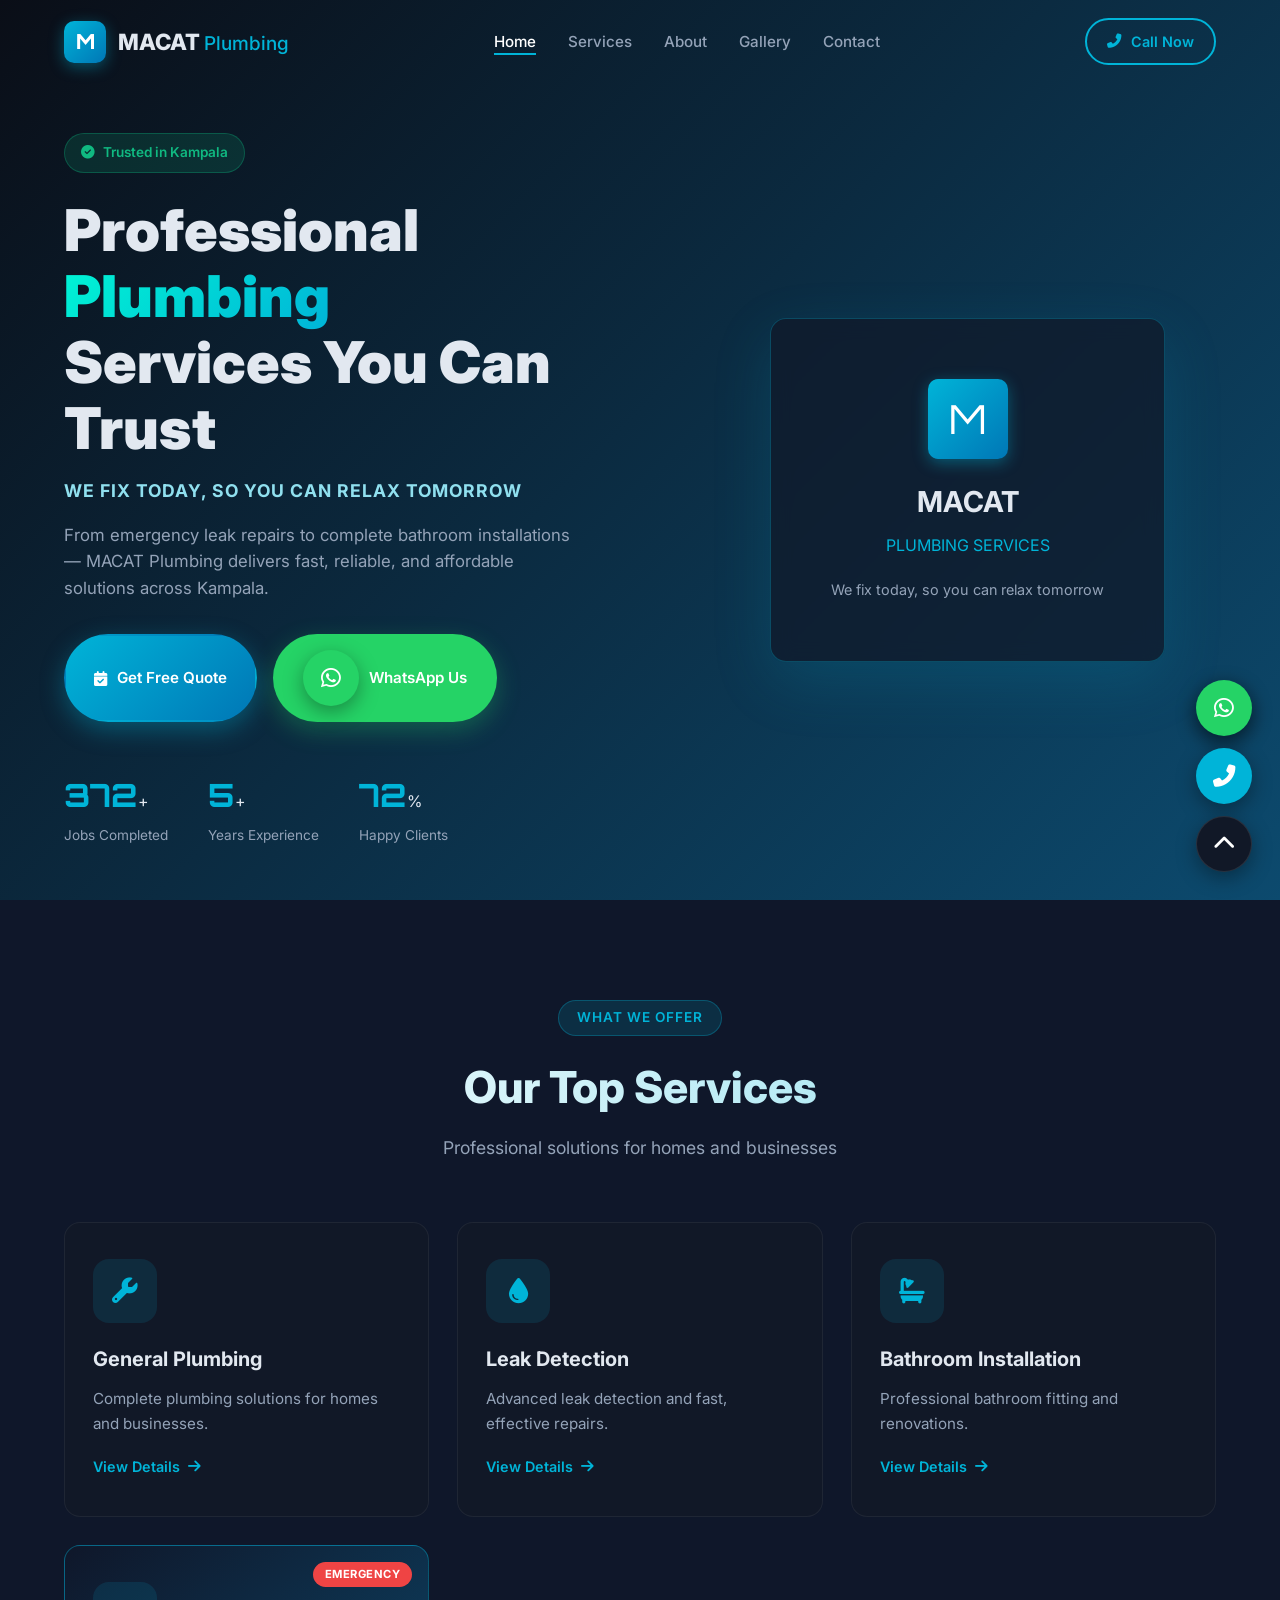
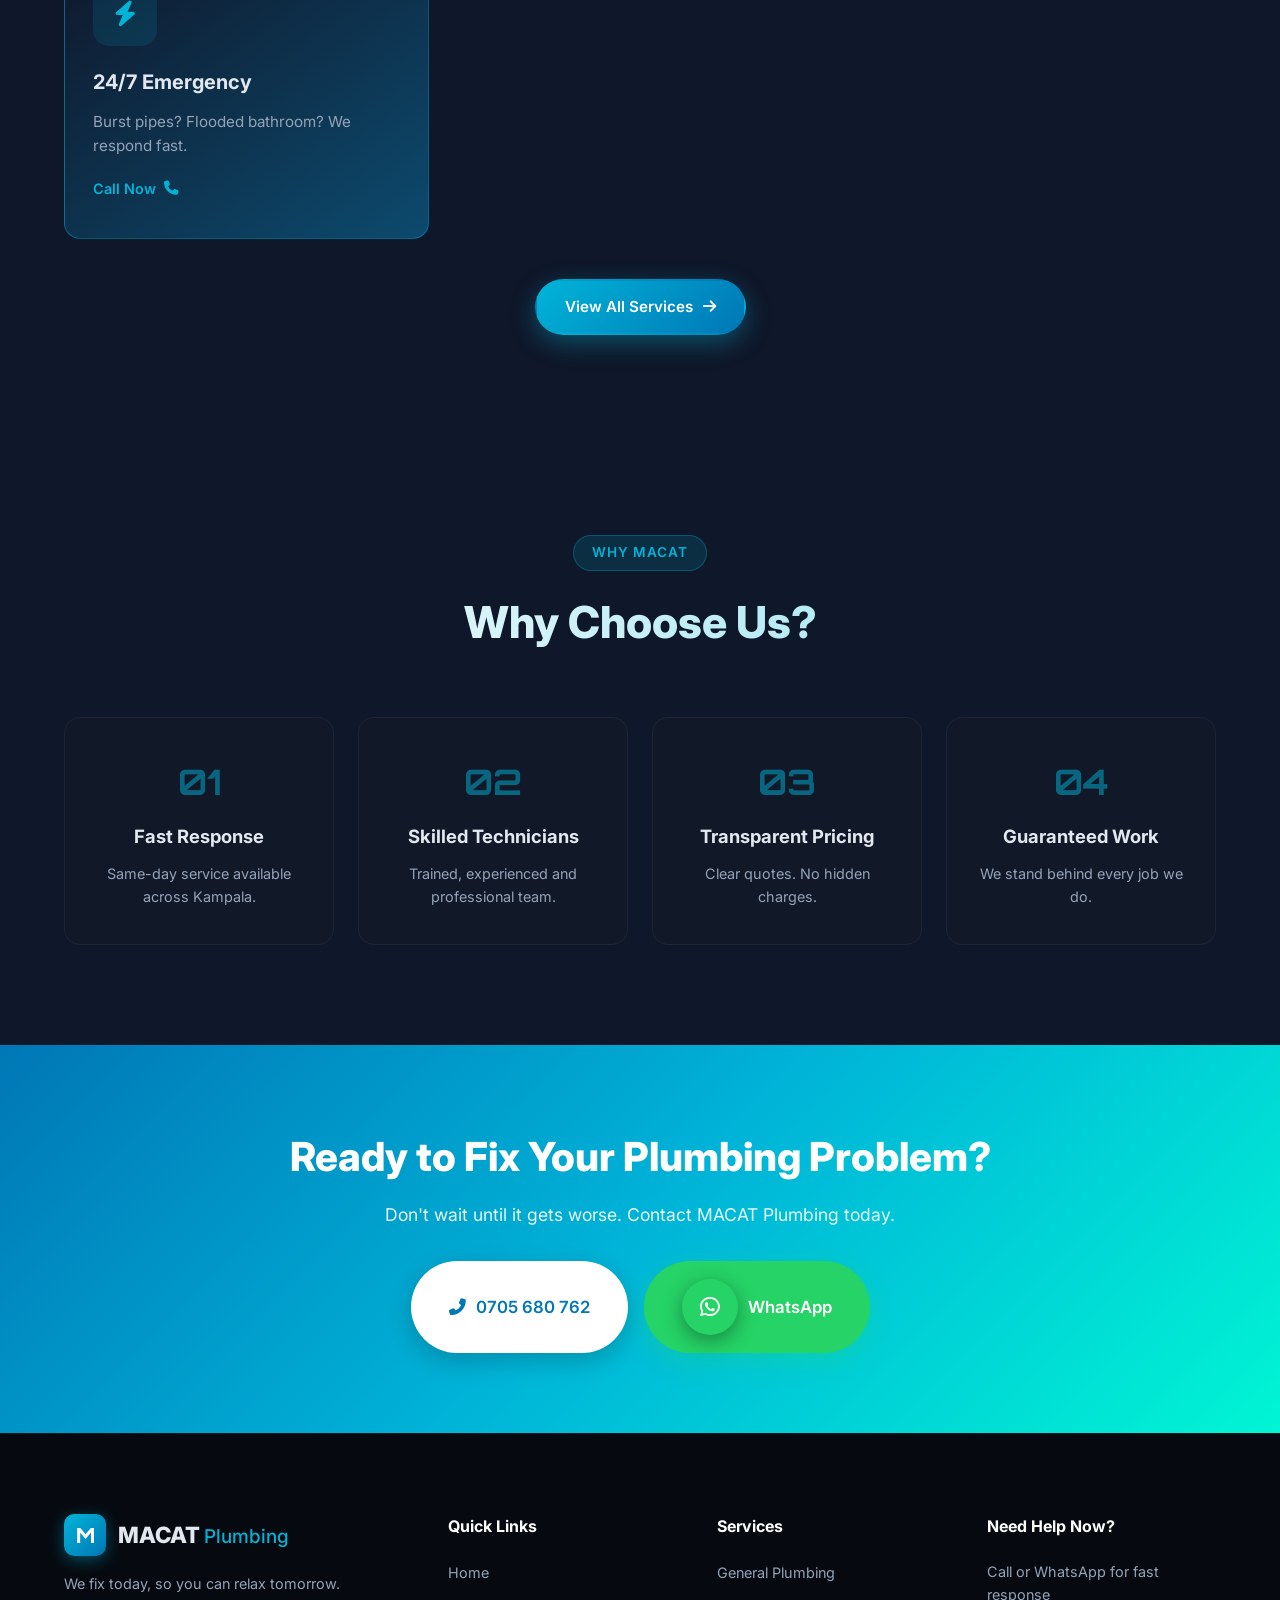
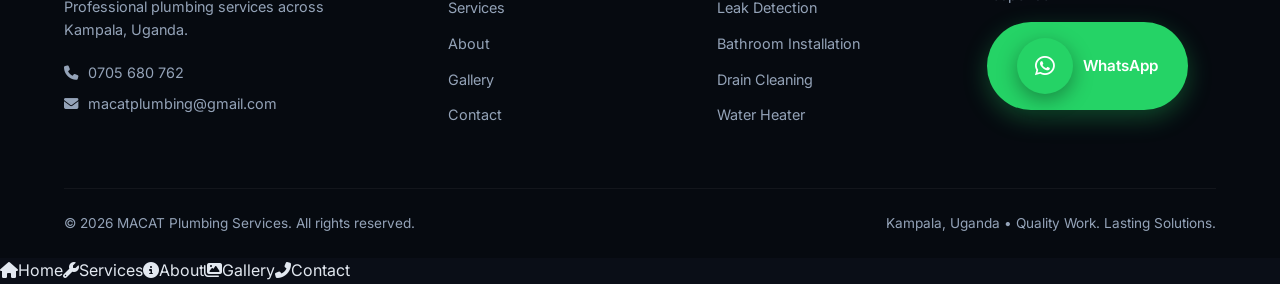
==== commit 11bd2b0b: "Multi-page update: correct phone +256705680762, bottom navigation bar (no hamburger bars)" ====
--- a/index.html
+++ b/index.html
@@ -14,185 +14,47 @@
   <link rel="stylesheet" href="css/style.css" />
 </head>
 <body>
-  <div id="preloader">
-    <div class="loader"><div class="pipe"></div><div class="water"></div><p>MACAT Plumbing</p></div>
+  <div id="preloader"><div class="loader"><div class="pipe"></div><div class="water"></div><p>MACAT Plumbing</p></div></div>
+  <header id="header"><nav class="navbar"><div class="container nav-container">
+    <a href="index.html" class="logo"><span class="logo-icon">M</span><span class="logo-text">MACAT<span>Plumbing</span></span></a>
+    <ul class="nav-links" id="navLinks">
+      <li><a href="index.html" class="nav-link active">Home</a></li>
+      <li><a href="services.html" class="nav-link">Services</a></li>
+      <li><a href="about.html" class="nav-link">About</a></li>
+      <li><a href="gallery.html" class="nav-link">Gallery</a></li>
+      <li><a href="contact.html" class="nav-link">Contact</a></li>
+    </ul>
+    <div class="nav-actions"><a href="tel:+256705680762" class="btn btn-call"><i class="fas fa-phone-alt"></i> Call Now</a></div>
+  </div></nav></header>
+  <section id="home" class="hero"><div class="hero-bg"><div class="hero-overlay"></div><div style="position:absolute;inset:0;background:linear-gradient(135deg,#0a0e17 0%,#0c4a6e 100%);"></div></div>
+  <div class="container hero-content"><div class="hero-text" data-aos="fade-right" data-aos-duration="1000">
+    <div class="badge"><i class="fas fa-check-circle"></i> Trusted in Kampala</div>
+    <h1>Professional <span class="highlight">Plumbing</span><br />Services You Can Trust</h1>
+    <p class="hero-tagline"><strong>WE FIX TODAY, SO YOU CAN RELAX TOMORROW</strong></p>
+    <p class="hero-desc">From emergency leak repairs to complete bathroom installations — MACAT Plumbing delivers fast, reliable, and affordable solutions across Kampala.</p>
+    <div class="hero-cta"><a href="contact.html" class="btn btn-primary"><i class="fas fa-calendar-check"></i> Get Free Quote</a><a href="https://wa.me/256705680762" target="_blank" class="btn btn-whatsapp"><i class="fab fa-whatsapp"></i> WhatsApp Us</a></div>
+    <div class="hero-stats"><div class="stat"><span class="stat-num" data-count="500">0</span>+<span class="stat-label">Jobs Completed</span></div><div class="stat"><span class="stat-num" data-count="8">0</span>+<span class="stat-label">Years Experience</span></div><div class="stat"><span class="stat-num" data-count="98">0</span>%<span class="stat-label">Happy Clients</span></div></div>
   </div>
-
-  <header id="header">
-    <nav class="navbar">
-      <div class="container nav-container">
-        <a href="index.html" class="logo">
-          <span class="logo-icon">M</span>
-          <span class="logo-text">MACAT<span>Plumbing</span></span>
-        </a>
-        <ul class="nav-links" id="navLinks">
-          <li><a href="index.html" class="nav-link active">Home</a></li>
-          <li><a href="services.html" class="nav-link">Services</a></li>
-          <li><a href="about.html" class="nav-link">About</a></li>
-          <li><a href="gallery.html" class="nav-link">Gallery</a></li>
-          <li><a href="contact.html" class="nav-link">Contact</a></li>
-        </ul>
-        <div class="nav-actions">
-          <a href="tel:+25675680762" class="btn btn-call"><i class="fas fa-phone-alt"></i> Call Now</a>
-          <button class="hamburger" id="hamburger" aria-label="Menu"><span></span><span></span><span></span></button>
-        </div>
-      </div>
-    </nav>
-  </header>
-
-  <section id="home" class="hero">
-    <div class="hero-bg">
-      <div class="hero-overlay"></div>
-      <div style="position:absolute;inset:0;background:linear-gradient(135deg,#0a0e17 0%,#0c4a6e 100%);"></div>
-    </div>
-    <div class="container hero-content">
-      <div class="hero-text" data-aos="fade-right" data-aos-duration="1000">
-        <div class="badge"><i class="fas fa-check-circle"></i> Trusted in Kampala</div>
-        <h1>Professional <span class="highlight">Plumbing</span><br />Services You Can Trust</h1>
-        <p class="hero-tagline"><strong>WE FIX TODAY, SO YOU CAN RELAX TOMORROW</strong></p>
-        <p class="hero-desc">From emergency leak repairs to complete bathroom installations — MACAT Plumbing delivers fast, reliable, and affordable solutions across Kampala.</p>
-        <div class="hero-cta">
-          <a href="contact.html" class="btn btn-primary"><i class="fas fa-calendar-check"></i> Get Free Quote</a>
-          <a href="https://wa.me/25675680762" target="_blank" class="btn btn-whatsapp"><i class="fab fa-whatsapp"></i> WhatsApp Us</a>
-        </div>
-        <div class="hero-stats">
-          <div class="stat"><span class="stat-num" data-count="500">0</span>+<span class="stat-label">Jobs Completed</span></div>
-          <div class="stat"><span class="stat-num" data-count="8">0</span>+<span class="stat-label">Years Experience</span></div>
-          <div class="stat"><span class="stat-num" data-count="98">0</span>%<span class="stat-label">Happy Clients</span></div>
-        </div>
-      </div>
-      <div class="hero-visual" data-aos="fade-left" data-aos-duration="1000">
-        <div class="hero-card">
-          <div style="padding:40px;text-align:center;">
-            <div class="logo-icon" style="width:80px;height:80px;font-size:2.5rem;margin:0 auto 20px;">M</div>
-            <h2 style="font-size:1.8rem;margin-bottom:8px;">MACAT</h2>
-            <p style="color:var(--primary);">PLUMBING SERVICES</p>
-            <p style="margin-top:20px;font-size:0.9rem;color:var(--text-muted);">We fix today, so you can relax tomorrow</p>
-          </div>
-        </div>
-      </div>
-    </div>
-  </section>
-
-  <section class="services section">
-    <div class="container">
-      <div class="section-header" data-aos="fade-up">
-        <span class="section-badge">What We Offer</span>
-        <h2>Our Top Services</h2>
-        <p>Professional solutions for homes and businesses</p>
-      </div>
-      <div class="services-grid">
-        <div class="service-card" data-aos="fade-up" data-aos-delay="100">
-          <div class="service-icon"><i class="fas fa-wrench"></i></div>
-          <h3>General Plumbing</h3>
-          <p>Complete plumbing solutions for homes and businesses.</p>
-          <a href="services.html" class="service-link">View Details <i class="fas fa-arrow-right"></i></a>
-        </div>
-        <div class="service-card" data-aos="fade-up" data-aos-delay="200">
-          <div class="service-icon"><i class="fas fa-tint"></i></div>
-          <h3>Leak Detection</h3>
-          <p>Advanced leak detection and fast, effective repairs.</p>
-          <a href="services.html" class="service-link">View Details <i class="fas fa-arrow-right"></i></a>
-        </div>
-        <div class="service-card" data-aos="fade-up" data-aos-delay="300">
-          <div class="service-icon"><i class="fas fa-bath"></i></div>
-          <h3>Bathroom Installation</h3>
-          <p>Professional bathroom fitting and renovations.</p>
-          <a href="services.html" class="service-link">View Details <i class="fas fa-arrow-right"></i></a>
-        </div>
-        <div class="service-card featured" data-aos="fade-up" data-aos-delay="400">
-          <div class="featured-badge">Emergency</div>
-          <div class="service-icon"><i class="fas fa-bolt"></i></div>
-          <h3>24/7 Emergency</h3>
-          <p>Burst pipes? Flooded bathroom? We respond fast.</p>
-          <a href="tel:+25675680762" class="service-link">Call Now <i class="fas fa-phone"></i></a>
-        </div>
-      </div>
-      <div style="text-align:center;margin-top:40px;" data-aos="fade-up">
-        <a href="services.html" class="btn btn-primary">View All Services <i class="fas fa-arrow-right"></i></a>
-      </div>
-    </div>
-  </section>
-
-  <section class="why-us section">
-    <div class="container">
-      <div class="section-header" data-aos="fade-up">
-        <span class="section-badge">Why MACAT</span>
-        <h2>Why Choose Us?</h2>
-      </div>
-      <div class="why-grid">
-        <div class="why-card" data-aos="zoom-in" data-aos-delay="100"><div class="why-num">01</div><h3>Fast Response</h3><p>Same-day service available across Kampala.</p></div>
-        <div class="why-card" data-aos="zoom-in" data-aos-delay="200"><div class="why-num">02</div><h3>Skilled Technicians</h3><p>Trained, experienced and professional team.</p></div>
-        <div class="why-card" data-aos="zoom-in" data-aos-delay="300"><div class="why-num">03</div><h3>Transparent Pricing</h3><p>Clear quotes. No hidden charges.</p></div>
-        <div class="why-card" data-aos="zoom-in" data-aos-delay="400"><div class="why-num">04</div><h3>Guaranteed Work</h3><p>We stand behind every job we do.</p></div>
-      </div>
-    </div>
-  </section>
-
-  <section class="cta-banner">
-    <div class="container">
-      <div class="cta-content" data-aos="zoom-in">
-        <h2>Ready to Fix Your Plumbing Problem?</h2>
-        <p>Don't wait until it gets worse. Contact MACAT Plumbing today.</p>
-        <div class="cta-buttons">
-          <a href="tel:+25675680762" class="btn btn-primary btn-lg"><i class="fas fa-phone-alt"></i> 0756 807 62</a>
-          <a href="https://wa.me/25675680762" target="_blank" class="btn btn-whatsapp btn-lg"><i class="fab fa-whatsapp"></i> WhatsApp</a>
-        </div>
-      </div>
-    </div>
-  </section>
-
-  <footer class="footer">
-    <div class="container">
-      <div class="footer-grid">
-        <div class="footer-brand">
-          <a href="index.html" class="logo"><span class="logo-icon">M</span><span class="logo-text">MACAT<span>Plumbing</span></span></a>
-          <p>We fix today, so you can relax tomorrow. Professional plumbing services across Kampala, Uganda.</p>
-          <div class="footer-contact">
-            <a href="tel:+25675680762"><i class="fas fa-phone"></i> 0756 807 62</a>
-            <a href="mailto:macatplumbing@gmail.com"><i class="fas fa-envelope"></i> macatplumbing@gmail.com</a>
-          </div>
-        </div>
-        <div class="footer-links">
-          <h4>Quick Links</h4>
-          <ul>
-            <li><a href="index.html">Home</a></li>
-            <li><a href="services.html">Services</a></li>
-            <li><a href="about.html">About</a></li>
-            <li><a href="gallery.html">Gallery</a></li>
-            <li><a href="contact.html">Contact</a></li>
-          </ul>
-        </div>
-        <div class="footer-links">
-          <h4>Services</h4>
-          <ul>
-            <li><a href="services.html">General Plumbing</a></li>
-            <li><a href="services.html">Leak Detection</a></li>
-            <li><a href="services.html">Bathroom Installation</a></li>
-            <li><a href="services.html">Drain Cleaning</a></li>
-            <li><a href="services.html">Water Heater</a></li>
-          </ul>
-        </div>
-        <div class="footer-cta">
-          <h4>Need Help Now?</h4>
-          <p>Call or WhatsApp for fast response</p>
-          <a href="https://wa.me/25675680762" target="_blank" class="btn btn-whatsapp"><i class="fab fa-whatsapp"></i> WhatsApp</a>
-        </div>
-      </div>
-      <div class="footer-bottom">
-        <p>&copy; 2026 MACAT Plumbing Services. All rights reserved.</p>
-        <p>Kampala, Uganda • Quality Work. Lasting Solutions.</p>
-      </div>
-    </div>
-  </footer>
-
-  <div class="floating-actions">
-    <a href="https://wa.me/25675680762" target="_blank" class="fab whatsapp" title="WhatsApp"><i class="fab fa-whatsapp"></i></a>
-    <a href="tel:+25675680762" class="fab call" title="Call Now"><i class="fas fa-phone-alt"></i></a>
-    <button class="fab top" id="backToTop" title="Back to Top"><i class="fas fa-chevron-up"></i></button>
+  <div class="hero-visual" data-aos="fade-left" data-aos-duration="1000"><div class="hero-card"><div style="padding:40px;text-align:center;"><div class="logo-icon" style="width:80px;height:80px;font-size:2.5rem;margin:0 auto 20px;">M</div><h2 style="font-size:1.8rem;margin-bottom:8px;">MACAT</h2><p style="color:var(--primary);">PLUMBING SERVICES</p><p style="margin-top:20px;font-size:0.9rem;color:var(--text-muted);">We fix today, so you can relax tomorrow</p></div></div></div></div></section>
+  <section class="services section"><div class="container"><div class="section-header" data-aos="fade-up"><span class="section-badge">What We Offer</span><h2>Our Top Services</h2><p>Professional solutions for homes and businesses</p></div>
+  <div class="services-grid">
+    <div class="service-card" data-aos="fade-up" data-aos-delay="100"><div class="service-icon"><i class="fas fa-wrench"></i></div><h3>General Plumbing</h3><p>Complete plumbing solutions for homes and businesses.</p><a href="services.html" class="service-link">View Details <i class="fas fa-arrow-right"></i></a></div>
+    <div class="service-card" data-aos="fade-up" data-aos-delay="200"><div class="service-icon"><i class="fas fa-tint"></i></div><h3>Leak Detection</h3><p>Advanced leak detection and fast, effective repairs.</p><a href="services.html" class="service-link">View Details <i class="fas fa-arrow-right"></i></a></div>
+    <div class="service-card" data-aos="fade-up" data-aos-delay="300"><div class="service-icon"><i class="fas fa-bath"></i></div><h3>Bathroom Installation</h3><p>Professional bathroom fitting and renovations.</p><a href="services.html" class="service-link">View Details <i class="fas fa-arrow-right"></i></a></div>
+    <div class="service-card featured" data-aos="fade-up" data-aos-delay="400"><div class="featured-badge">Emergency</div><div class="service-icon"><i class="fas fa-bolt"></i></div><h3>24/7 Emergency</h3><p>Burst pipes? Flooded bathroom? We respond fast.</p><a href="tel:+256705680762" class="service-link">Call Now <i class="fas fa-phone"></i></a></div>
   </div>
-
-  <script src="https://unpkg.com/aos@2.3.1/dist/aos.js"></script>
-  <script src="js/main.js"></script>
+  <div style="text-align:center;margin-top:40px;" data-aos="fade-up"><a href="services.html" class="btn btn-primary">View All Services <i class="fas fa-arrow-right"></i></a></div></div></section>
+  <section class="why-us section"><div class="container"><div class="section-header" data-aos="fade-up"><span class="section-badge">Why MACAT</span><h2>Why Choose Us?</h2></div>
+  <div class="why-grid">
+    <div class="why-card" data-aos="zoom-in" data-aos-delay="100"><div class="why-num">01</div><h3>Fast Response</h3><p>Same-day service available across Kampala.</p></div>
+    <div class="why-card" data-aos="zoom-in" data-aos-delay="200"><div class="why-num">02</div><h3>Skilled Technicians</h3><p>Trained, experienced and professional team.</p></div>
+    <div class="why-card" data-aos="zoom-in" data-aos-delay="300"><div class="why-num">03</div><h3>Transparent Pricing</h3><p>Clear quotes. No hidden charges.</p></div>
+    <div class="why-card" data-aos="zoom-in" data-aos-delay="400"><div class="why-num">04</div><h3>Guaranteed Work</h3><p>We stand behind every job we do.</p></div>
+  </div></div></section>
+  <section class="cta-banner"><div class="container"><div class="cta-content" data-aos="zoom-in"><h2>Ready to Fix Your Plumbing Problem?</h2><p>Don't wait until it gets worse. Contact MACAT Plumbing today.</p><div class="cta-buttons"><a href="tel:+256705680762" class="btn btn-primary btn-lg"><i class="fas fa-phone-alt"></i> 0705 680 762</a><a href="https://wa.me/256705680762" target="_blank" class="btn btn-whatsapp btn-lg"><i class="fab fa-whatsapp"></i> WhatsApp</a></div></div></div></section>
+  <footer class="footer"><div class="container"><div class="footer-grid"><div class="footer-brand"><a href="index.html" class="logo"><span class="logo-icon">M</span><span class="logo-text">MACAT<span>Plumbing</span></span></a><p>We fix today, so you can relax tomorrow. Professional plumbing services across Kampala, Uganda.</p><div class="footer-contact"><a href="tel:+256705680762"><i class="fas fa-phone"></i> 0705 680 762</a><a href="mailto:macatplumbing@gmail.com"><i class="fas fa-envelope"></i> macatplumbing@gmail.com</a></div></div><div class="footer-links"><h4>Quick Links</h4><ul><li><a href="index.html">Home</a></li><li><a href="services.html">Services</a></li><li><a href="about.html">About</a></li><li><a href="gallery.html">Gallery</a></li><li><a href="contact.html">Contact</a></li></ul></div><div class="footer-links"><h4>Services</h4><ul><li><a href="services.html">General Plumbing</a></li><li><a href="services.html">Leak Detection</a></li><li><a href="services.html">Bathroom Installation</a></li><li><a href="services.html">Drain Cleaning</a></li><li><a href="services.html">Water Heater</a></li></ul></div><div class="footer-cta"><h4>Need Help Now?</h4><p>Call or WhatsApp for fast response</p><a href="https://wa.me/256705680762" target="_blank" class="btn btn-whatsapp"><i class="fab fa-whatsapp"></i> WhatsApp</a></div></div><div class="footer-bottom"><p>&copy; 2026 MACAT Plumbing Services. All rights reserved.</p><p>Kampala, Uganda • Quality Work. Lasting Solutions.</p></div></div></footer>
+  <nav class="bottom-nav"><div class="bottom-nav-inner"><a href="index.html" class="active"><i class="fas fa-home"></i><span>Home</span></a><a href="services.html" class=""><i class="fas fa-wrench"></i><span>Services</span></a><a href="about.html" class=""><i class="fas fa-info-circle"></i><span>About</span></a><a href="gallery.html" class=""><i class="fas fa-images"></i><span>Gallery</span></a><a href="contact.html" class=""><i class="fas fa-phone-alt"></i><span>Contact</span></a></div></nav>
+  <div class="floating-actions"><a href="https://wa.me/256705680762" target="_blank" class="fab whatsapp" title="WhatsApp"><i class="fab fa-whatsapp"></i></a><a href="tel:+256705680762" class="fab call" title="Call Now"><i class="fas fa-phone-alt"></i></a><button class="fab top" id="backToTop" title="Back to Top"><i class="fas fa-chevron-up"></i></button></div>
+  <script src="https://unpkg.com/aos@2.3.1/dist/aos.js"></script><script src="js/main.js"></script>
 </body>
 </html>
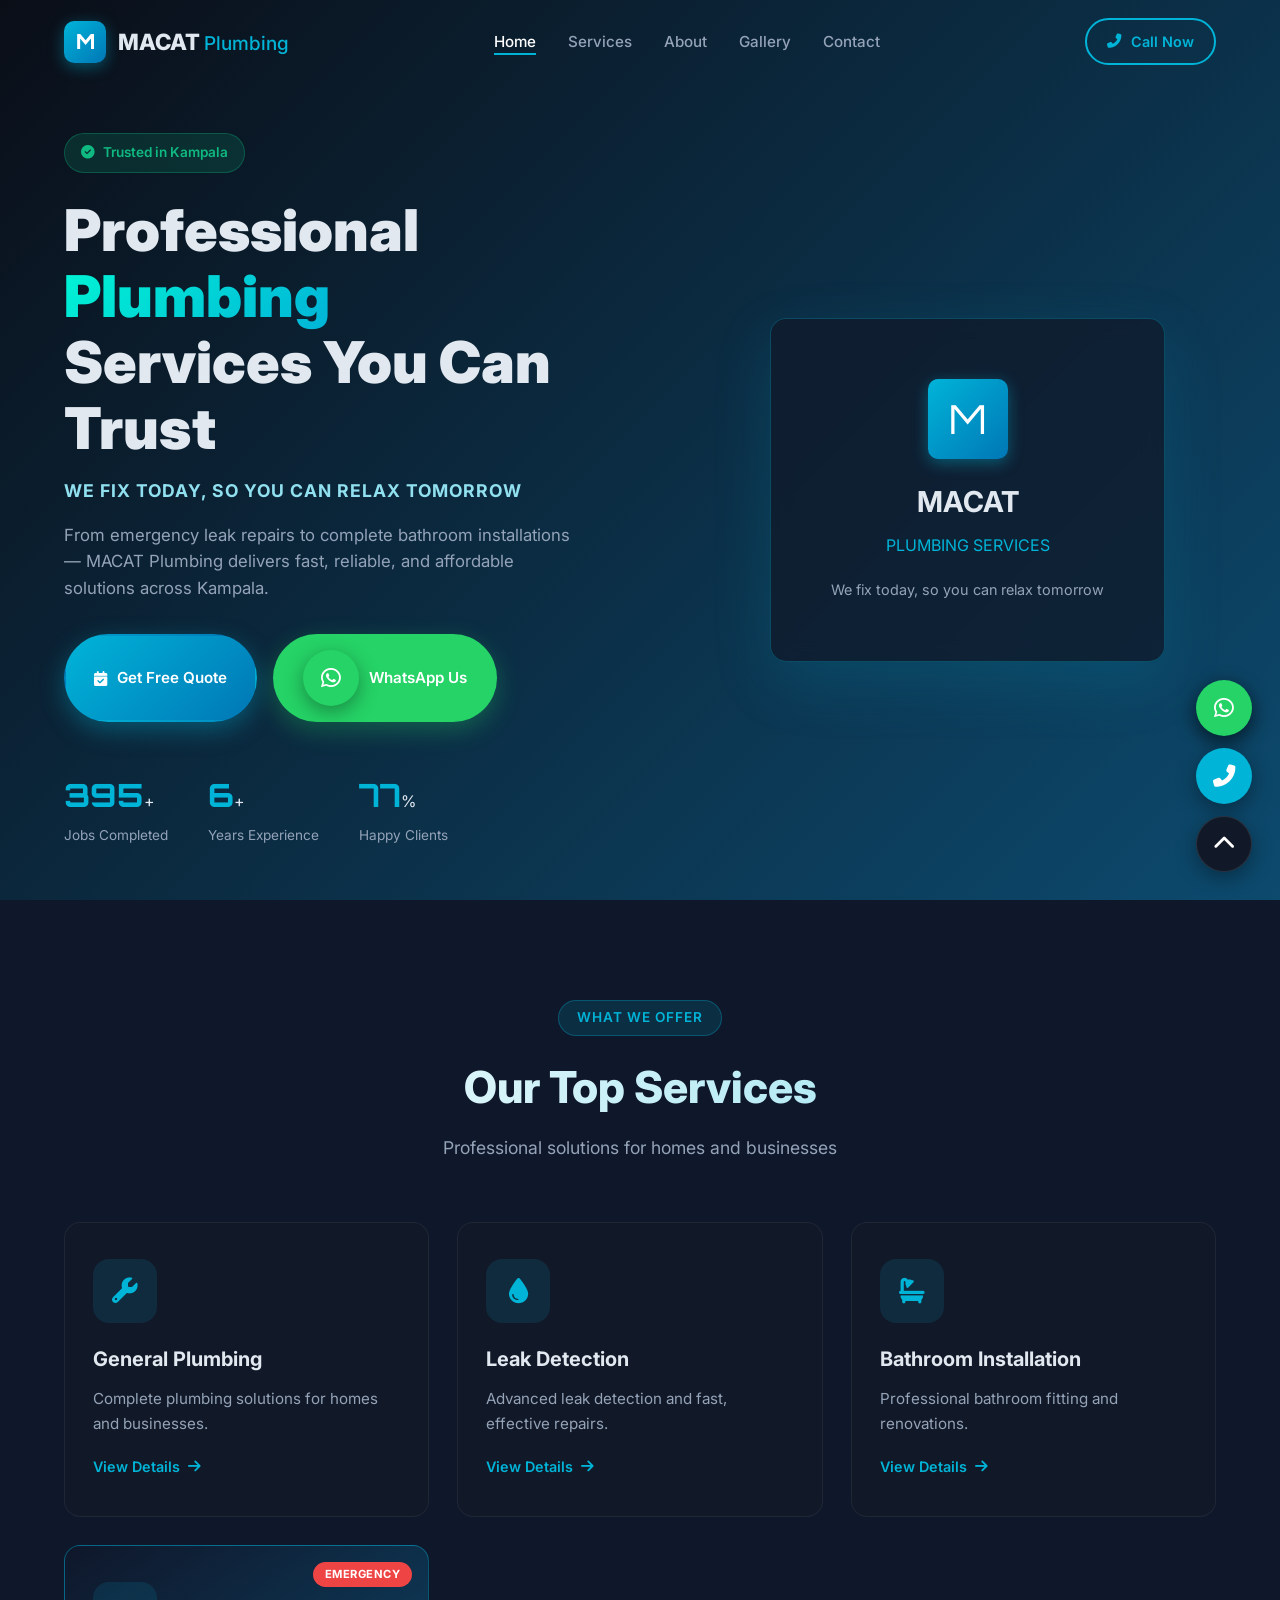
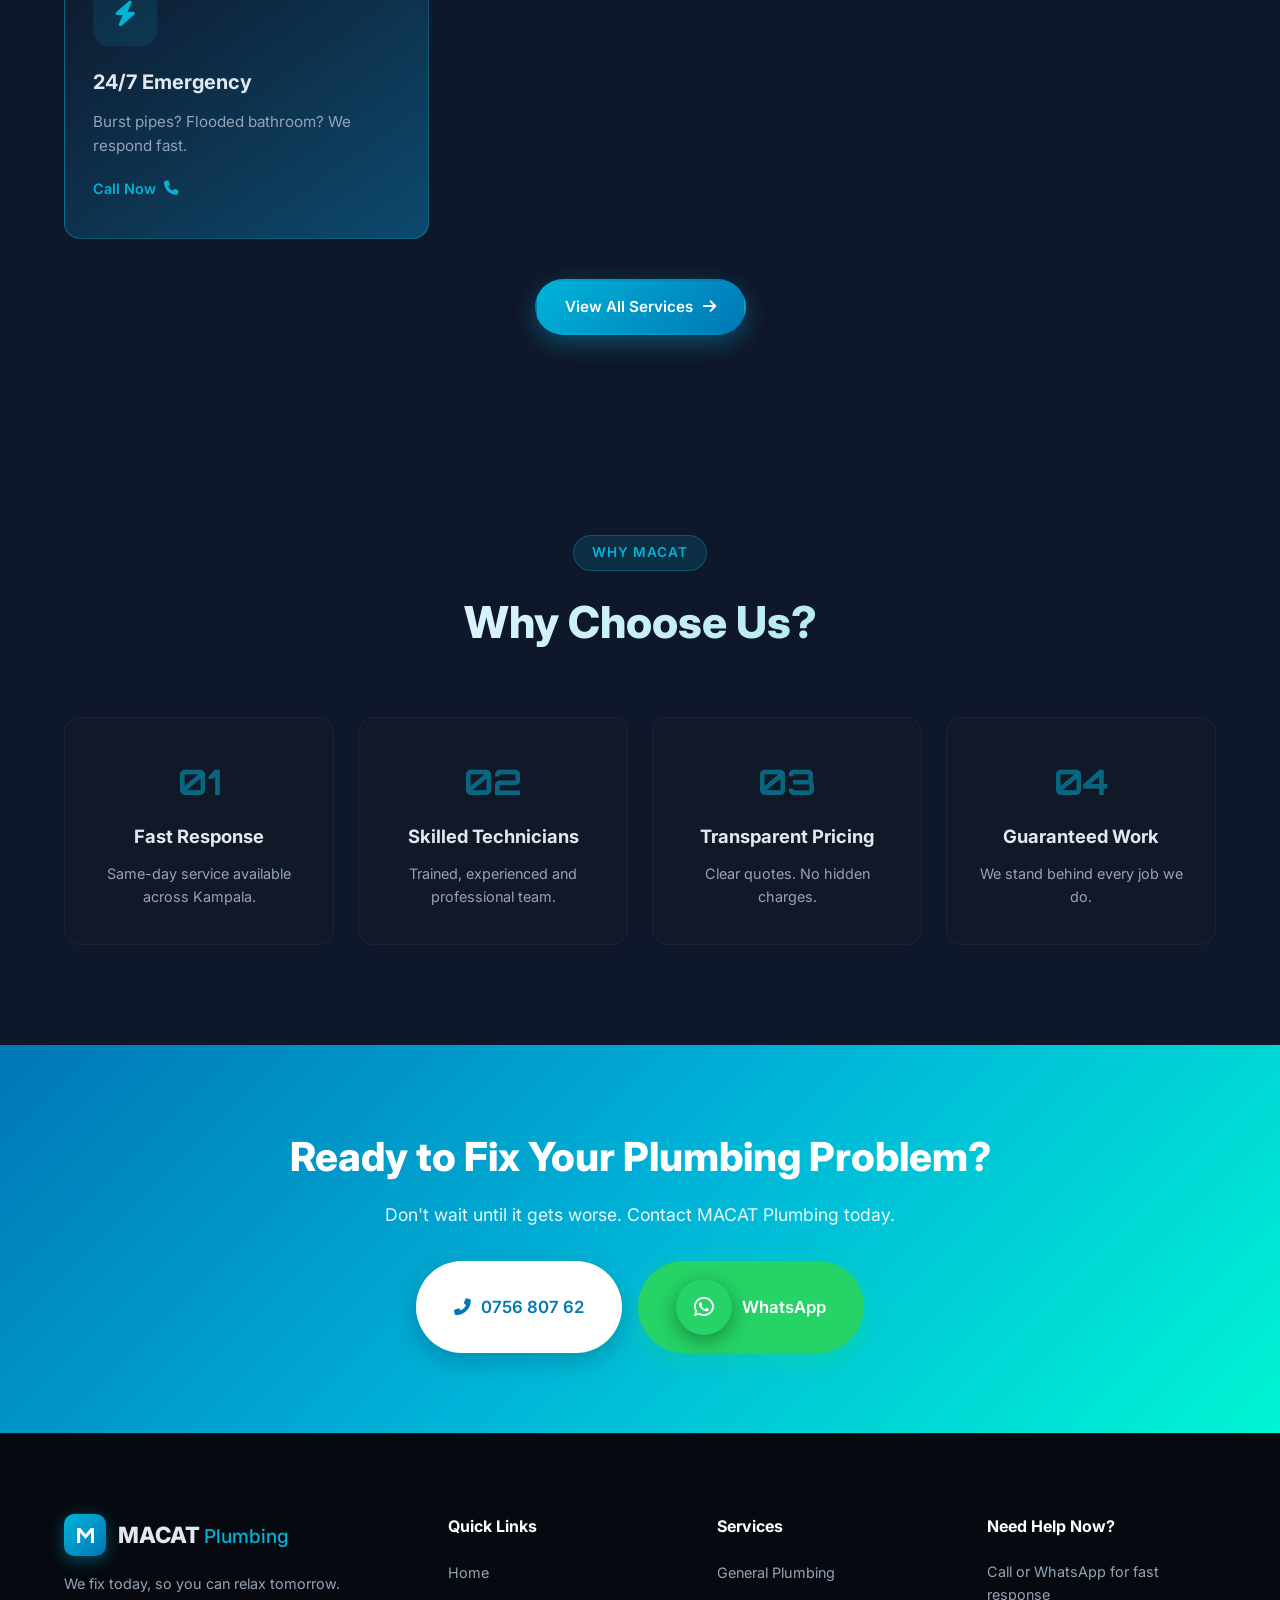
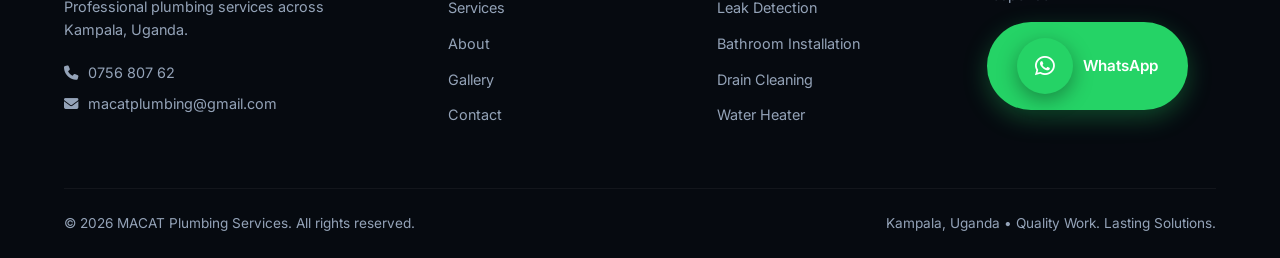
==== commit 5ce05cc7: "Fix navigation - add working hamburger menu button" ====
--- a/index.html
+++ b/index.html
@@ -15,46 +15,182 @@
 </head>
 <body>
   <div id="preloader"><div class="loader"><div class="pipe"></div><div class="water"></div><p>MACAT Plumbing</p></div></div>
-  <header id="header"><nav class="navbar"><div class="container nav-container">
-    <a href="index.html" class="logo"><span class="logo-icon">M</span><span class="logo-text">MACAT<span>Plumbing</span></span></a>
-    <ul class="nav-links" id="navLinks">
-      <li><a href="index.html" class="nav-link active">Home</a></li>
-      <li><a href="services.html" class="nav-link">Services</a></li>
-      <li><a href="about.html" class="nav-link">About</a></li>
-      <li><a href="gallery.html" class="nav-link">Gallery</a></li>
-      <li><a href="contact.html" class="nav-link">Contact</a></li>
-    </ul>
-    <div class="nav-actions"><a href="tel:+256705680762" class="btn btn-call"><i class="fas fa-phone-alt"></i> Call Now</a></div>
-  </div></nav></header>
-  <section id="home" class="hero"><div class="hero-bg"><div class="hero-overlay"></div><div style="position:absolute;inset:0;background:linear-gradient(135deg,#0a0e17 0%,#0c4a6e 100%);"></div></div>
-  <div class="container hero-content"><div class="hero-text" data-aos="fade-right" data-aos-duration="1000">
-    <div class="badge"><i class="fas fa-check-circle"></i> Trusted in Kampala</div>
-    <h1>Professional <span class="highlight">Plumbing</span><br />Services You Can Trust</h1>
-    <p class="hero-tagline"><strong>WE FIX TODAY, SO YOU CAN RELAX TOMORROW</strong></p>
-    <p class="hero-desc">From emergency leak repairs to complete bathroom installations — MACAT Plumbing delivers fast, reliable, and affordable solutions across Kampala.</p>
-    <div class="hero-cta"><a href="contact.html" class="btn btn-primary"><i class="fas fa-calendar-check"></i> Get Free Quote</a><a href="https://wa.me/256705680762" target="_blank" class="btn btn-whatsapp"><i class="fab fa-whatsapp"></i> WhatsApp Us</a></div>
-    <div class="hero-stats"><div class="stat"><span class="stat-num" data-count="500">0</span>+<span class="stat-label">Jobs Completed</span></div><div class="stat"><span class="stat-num" data-count="8">0</span>+<span class="stat-label">Years Experience</span></div><div class="stat"><span class="stat-num" data-count="98">0</span>%<span class="stat-label">Happy Clients</span></div></div>
+
+  <header id="header">
+    <nav class="navbar">
+      <div class="container nav-container">
+        <a href="index.html" class="logo">
+          <span class="logo-icon">M</span>
+          <span class="logo-text">MACAT<span>Plumbing</span></span>
+        </a>
+        <ul class="nav-links" id="navLinks">
+          <li><a href="index.html" class="nav-link active">Home</a></li>
+          <li><a href="services.html" class="nav-link">Services</a></li>
+          <li><a href="about.html" class="nav-link">About</a></li>
+          <li><a href="gallery.html" class="nav-link">Gallery</a></li>
+          <li><a href="contact.html" class="nav-link">Contact</a></li>
+        </ul>
+        <div class="nav-actions">
+          <a href="tel:+25675680762" class="btn btn-call"><i class="fas fa-phone-alt"></i> Call Now</a>
+          <button class="hamburger" id="hamburger" aria-label="Menu"><span></span><span></span><span></span></button>
+        </div>
+      </div>
+    </nav>
+  </header>
+
+  <section id="home" class="hero">
+    <div class="hero-bg">
+      <div class="hero-overlay"></div>
+      <div style="position:absolute;inset:0;background:linear-gradient(135deg,#0a0e17 0%,#0c4a6e 100%);"></div>
+    </div>
+    <div class="container hero-content">
+      <div class="hero-text" data-aos="fade-right" data-aos-duration="1000">
+        <div class="badge"><i class="fas fa-check-circle"></i> Trusted in Kampala</div>
+        <h1>Professional <span class="highlight">Plumbing</span><br />Services You Can Trust</h1>
+        <p class="hero-tagline"><strong>WE FIX TODAY, SO YOU CAN RELAX TOMORROW</strong></p>
+        <p class="hero-desc">From emergency leak repairs to complete bathroom installations — MACAT Plumbing delivers fast, reliable, and affordable solutions across Kampala.</p>
+        <div class="hero-cta">
+          <a href="contact.html" class="btn btn-primary"><i class="fas fa-calendar-check"></i> Get Free Quote</a>
+          <a href="https://wa.me/25675680762" target="_blank" class="btn btn-whatsapp"><i class="fab fa-whatsapp"></i> WhatsApp Us</a>
+        </div>
+        <div class="hero-stats">
+          <div class="stat"><span class="stat-num" data-count="500">0</span>+<span class="stat-label">Jobs Completed</span></div>
+          <div class="stat"><span class="stat-num" data-count="8">0</span>+<span class="stat-label">Years Experience</span></div>
+          <div class="stat"><span class="stat-num" data-count="98">0</span>%<span class="stat-label">Happy Clients</span></div>
+        </div>
+      </div>
+      <div class="hero-visual" data-aos="fade-left" data-aos-duration="1000">
+        <div class="hero-card">
+          <div style="padding:40px;text-align:center;">
+            <div class="logo-icon" style="width:80px;height:80px;font-size:2.5rem;margin:0 auto 20px;">M</div>
+            <h2 style="font-size:1.8rem;margin-bottom:8px;">MACAT</h2>
+            <p style="color:var(--primary);">PLUMBING SERVICES</p>
+            <p style="margin-top:20px;font-size:0.9rem;color:var(--text-muted);">We fix today, so you can relax tomorrow</p>
+          </div>
+        </div>
+      </div>
+    </div>
+  </section>
+
+  <section class="services section">
+    <div class="container">
+      <div class="section-header" data-aos="fade-up">
+        <span class="section-badge">What We Offer</span>
+        <h2>Our Top Services</h2>
+        <p>Professional solutions for homes and businesses</p>
+      </div>
+      <div class="services-grid">
+        <div class="service-card" data-aos="fade-up" data-aos-delay="100">
+          <div class="service-icon"><i class="fas fa-wrench"></i></div>
+          <h3>General Plumbing</h3>
+          <p>Complete plumbing solutions for homes and businesses.</p>
+          <a href="services.html" class="service-link">View Details <i class="fas fa-arrow-right"></i></a>
+        </div>
+        <div class="service-card" data-aos="fade-up" data-aos-delay="200">
+          <div class="service-icon"><i class="fas fa-tint"></i></div>
+          <h3>Leak Detection</h3>
+          <p>Advanced leak detection and fast, effective repairs.</p>
+          <a href="services.html" class="service-link">View Details <i class="fas fa-arrow-right"></i></a>
+        </div>
+        <div class="service-card" data-aos="fade-up" data-aos-delay="300">
+          <div class="service-icon"><i class="fas fa-bath"></i></div>
+          <h3>Bathroom Installation</h3>
+          <p>Professional bathroom fitting and renovations.</p>
+          <a href="services.html" class="service-link">View Details <i class="fas fa-arrow-right"></i></a>
+        </div>
+        <div class="service-card featured" data-aos="fade-up" data-aos-delay="400">
+          <div class="featured-badge">Emergency</div>
+          <div class="service-icon"><i class="fas fa-bolt"></i></div>
+          <h3>24/7 Emergency</h3>
+          <p>Burst pipes? Flooded bathroom? We respond fast.</p>
+          <a href="tel:+25675680762" class="service-link">Call Now <i class="fas fa-phone"></i></a>
+        </div>
+      </div>
+      <div style="text-align:center;margin-top:40px;" data-aos="fade-up">
+        <a href="services.html" class="btn btn-primary">View All Services <i class="fas fa-arrow-right"></i></a>
+      </div>
+    </div>
+  </section>
+
+  <section class="why-us section">
+    <div class="container">
+      <div class="section-header" data-aos="fade-up">
+        <span class="section-badge">Why MACAT</span>
+        <h2>Why Choose Us?</h2>
+      </div>
+      <div class="why-grid">
+        <div class="why-card" data-aos="zoom-in" data-aos-delay="100"><div class="why-num">01</div><h3>Fast Response</h3><p>Same-day service available across Kampala.</p></div>
+        <div class="why-card" data-aos="zoom-in" data-aos-delay="200"><div class="why-num">02</div><h3>Skilled Technicians</h3><p>Trained, experienced and professional team.</p></div>
+        <div class="why-card" data-aos="zoom-in" data-aos-delay="300"><div class="why-num">03</div><h3>Transparent Pricing</h3><p>Clear quotes. No hidden charges.</p></div>
+        <div class="why-card" data-aos="zoom-in" data-aos-delay="400"><div class="why-num">04</div><h3>Guaranteed Work</h3><p>We stand behind every job we do.</p></div>
+      </div>
+    </div>
+  </section>
+
+  <section class="cta-banner">
+    <div class="container">
+      <div class="cta-content" data-aos="zoom-in">
+        <h2>Ready to Fix Your Plumbing Problem?</h2>
+        <p>Don't wait until it gets worse. Contact MACAT Plumbing today.</p>
+        <div class="cta-buttons">
+          <a href="tel:+25675680762" class="btn btn-primary btn-lg"><i class="fas fa-phone-alt"></i> 0756 807 62</a>
+          <a href="https://wa.me/25675680762" target="_blank" class="btn btn-whatsapp btn-lg"><i class="fab fa-whatsapp"></i> WhatsApp</a>
+        </div>
+      </div>
+    </div>
+  </section>
+
+  <footer class="footer">
+    <div class="container">
+      <div class="footer-grid">
+        <div class="footer-brand">
+          <a href="index.html" class="logo"><span class="logo-icon">M</span><span class="logo-text">MACAT<span>Plumbing</span></span></a>
+          <p>We fix today, so you can relax tomorrow. Professional plumbing services across Kampala, Uganda.</p>
+          <div class="footer-contact">
+            <a href="tel:+25675680762"><i class="fas fa-phone"></i> 0756 807 62</a>
+            <a href="mailto:macatplumbing@gmail.com"><i class="fas fa-envelope"></i> macatplumbing@gmail.com</a>
+          </div>
+        </div>
+        <div class="footer-links">
+          <h4>Quick Links</h4>
+          <ul>
+            <li><a href="index.html">Home</a></li>
+            <li><a href="services.html">Services</a></li>
+            <li><a href="about.html">About</a></li>
+            <li><a href="gallery.html">Gallery</a></li>
+            <li><a href="contact.html">Contact</a></li>
+          </ul>
+        </div>
+        <div class="footer-links">
+          <h4>Services</h4>
+          <ul>
+            <li><a href="services.html">General Plumbing</a></li>
+            <li><a href="services.html">Leak Detection</a></li>
+            <li><a href="services.html">Bathroom Installation</a></li>
+            <li><a href="services.html">Drain Cleaning</a></li>
+            <li><a href="services.html">Water Heater</a></li>
+          </ul>
+        </div>
+        <div class="footer-cta">
+          <h4>Need Help Now?</h4>
+          <p>Call or WhatsApp for fast response</p>
+          <a href="https://wa.me/25675680762" target="_blank" class="btn btn-whatsapp"><i class="fab fa-whatsapp"></i> WhatsApp</a>
+        </div>
+      </div>
+      <div class="footer-bottom">
+        <p>&copy; 2026 MACAT Plumbing Services. All rights reserved.</p>
+        <p>Kampala, Uganda • Quality Work. Lasting Solutions.</p>
+      </div>
+    </div>
+  </footer>
+
+  <div class="floating-actions">
+    <a href="https://wa.me/25675680762" target="_blank" class="fab whatsapp" title="WhatsApp"><i class="fab fa-whatsapp"></i></a>
+    <a href="tel:+25675680762" class="fab call" title="Call Now"><i class="fas fa-phone-alt"></i></a>
+    <button class="fab top" id="backToTop" title="Back to Top"><i class="fas fa-chevron-up"></i></button>
   </div>
-  <div class="hero-visual" data-aos="fade-left" data-aos-duration="1000"><div class="hero-card"><div style="padding:40px;text-align:center;"><div class="logo-icon" style="width:80px;height:80px;font-size:2.5rem;margin:0 auto 20px;">M</div><h2 style="font-size:1.8rem;margin-bottom:8px;">MACAT</h2><p style="color:var(--primary);">PLUMBING SERVICES</p><p style="margin-top:20px;font-size:0.9rem;color:var(--text-muted);">We fix today, so you can relax tomorrow</p></div></div></div></div></section>
-  <section class="services section"><div class="container"><div class="section-header" data-aos="fade-up"><span class="section-badge">What We Offer</span><h2>Our Top Services</h2><p>Professional solutions for homes and businesses</p></div>
-  <div class="services-grid">
-    <div class="service-card" data-aos="fade-up" data-aos-delay="100"><div class="service-icon"><i class="fas fa-wrench"></i></div><h3>General Plumbing</h3><p>Complete plumbing solutions for homes and businesses.</p><a href="services.html" class="service-link">View Details <i class="fas fa-arrow-right"></i></a></div>
-    <div class="service-card" data-aos="fade-up" data-aos-delay="200"><div class="service-icon"><i class="fas fa-tint"></i></div><h3>Leak Detection</h3><p>Advanced leak detection and fast, effective repairs.</p><a href="services.html" class="service-link">View Details <i class="fas fa-arrow-right"></i></a></div>
-    <div class="service-card" data-aos="fade-up" data-aos-delay="300"><div class="service-icon"><i class="fas fa-bath"></i></div><h3>Bathroom Installation</h3><p>Professional bathroom fitting and renovations.</p><a href="services.html" class="service-link">View Details <i class="fas fa-arrow-right"></i></a></div>
-    <div class="service-card featured" data-aos="fade-up" data-aos-delay="400"><div class="featured-badge">Emergency</div><div class="service-icon"><i class="fas fa-bolt"></i></div><h3>24/7 Emergency</h3><p>Burst pipes? Flooded bathroom? We respond fast.</p><a href="tel:+256705680762" class="service-link">Call Now <i class="fas fa-phone"></i></a></div>
-  </div>
-  <div style="text-align:center;margin-top:40px;" data-aos="fade-up"><a href="services.html" class="btn btn-primary">View All Services <i class="fas fa-arrow-right"></i></a></div></div></section>
-  <section class="why-us section"><div class="container"><div class="section-header" data-aos="fade-up"><span class="section-badge">Why MACAT</span><h2>Why Choose Us?</h2></div>
-  <div class="why-grid">
-    <div class="why-card" data-aos="zoom-in" data-aos-delay="100"><div class="why-num">01</div><h3>Fast Response</h3><p>Same-day service available across Kampala.</p></div>
-    <div class="why-card" data-aos="zoom-in" data-aos-delay="200"><div class="why-num">02</div><h3>Skilled Technicians</h3><p>Trained, experienced and professional team.</p></div>
-    <div class="why-card" data-aos="zoom-in" data-aos-delay="300"><div class="why-num">03</div><h3>Transparent Pricing</h3><p>Clear quotes. No hidden charges.</p></div>
-    <div class="why-card" data-aos="zoom-in" data-aos-delay="400"><div class="why-num">04</div><h3>Guaranteed Work</h3><p>We stand behind every job we do.</p></div>
-  </div></div></section>
-  <section class="cta-banner"><div class="container"><div class="cta-content" data-aos="zoom-in"><h2>Ready to Fix Your Plumbing Problem?</h2><p>Don't wait until it gets worse. Contact MACAT Plumbing today.</p><div class="cta-buttons"><a href="tel:+256705680762" class="btn btn-primary btn-lg"><i class="fas fa-phone-alt"></i> 0705 680 762</a><a href="https://wa.me/256705680762" target="_blank" class="btn btn-whatsapp btn-lg"><i class="fab fa-whatsapp"></i> WhatsApp</a></div></div></div></section>
-  <footer class="footer"><div class="container"><div class="footer-grid"><div class="footer-brand"><a href="index.html" class="logo"><span class="logo-icon">M</span><span class="logo-text">MACAT<span>Plumbing</span></span></a><p>We fix today, so you can relax tomorrow. Professional plumbing services across Kampala, Uganda.</p><div class="footer-contact"><a href="tel:+256705680762"><i class="fas fa-phone"></i> 0705 680 762</a><a href="mailto:macatplumbing@gmail.com"><i class="fas fa-envelope"></i> macatplumbing@gmail.com</a></div></div><div class="footer-links"><h4>Quick Links</h4><ul><li><a href="index.html">Home</a></li><li><a href="services.html">Services</a></li><li><a href="about.html">About</a></li><li><a href="gallery.html">Gallery</a></li><li><a href="contact.html">Contact</a></li></ul></div><div class="footer-links"><h4>Services</h4><ul><li><a href="services.html">General Plumbing</a></li><li><a href="services.html">Leak Detection</a></li><li><a href="services.html">Bathroom Installation</a></li><li><a href="services.html">Drain Cleaning</a></li><li><a href="services.html">Water Heater</a></li></ul></div><div class="footer-cta"><h4>Need Help Now?</h4><p>Call or WhatsApp for fast response</p><a href="https://wa.me/256705680762" target="_blank" class="btn btn-whatsapp"><i class="fab fa-whatsapp"></i> WhatsApp</a></div></div><div class="footer-bottom"><p>&copy; 2026 MACAT Plumbing Services. All rights reserved.</p><p>Kampala, Uganda • Quality Work. Lasting Solutions.</p></div></div></footer>
-  <nav class="bottom-nav"><div class="bottom-nav-inner"><a href="index.html" class="active"><i class="fas fa-home"></i><span>Home</span></a><a href="services.html" class=""><i class="fas fa-wrench"></i><span>Services</span></a><a href="about.html" class=""><i class="fas fa-info-circle"></i><span>About</span></a><a href="gallery.html" class=""><i class="fas fa-images"></i><span>Gallery</span></a><a href="contact.html" class=""><i class="fas fa-phone-alt"></i><span>Contact</span></a></div></nav>
-  <div class="floating-actions"><a href="https://wa.me/256705680762" target="_blank" class="fab whatsapp" title="WhatsApp"><i class="fab fa-whatsapp"></i></a><a href="tel:+256705680762" class="fab call" title="Call Now"><i class="fas fa-phone-alt"></i></a><button class="fab top" id="backToTop" title="Back to Top"><i class="fas fa-chevron-up"></i></button></div>
-  <script src="https://unpkg.com/aos@2.3.1/dist/aos.js"></script><script src="js/main.js"></script>
+
+  <script src="https://unpkg.com/aos@2.3.1/dist/aos.js"></script>
+  <script src="js/main.js"></script>
 </body>
 </html>
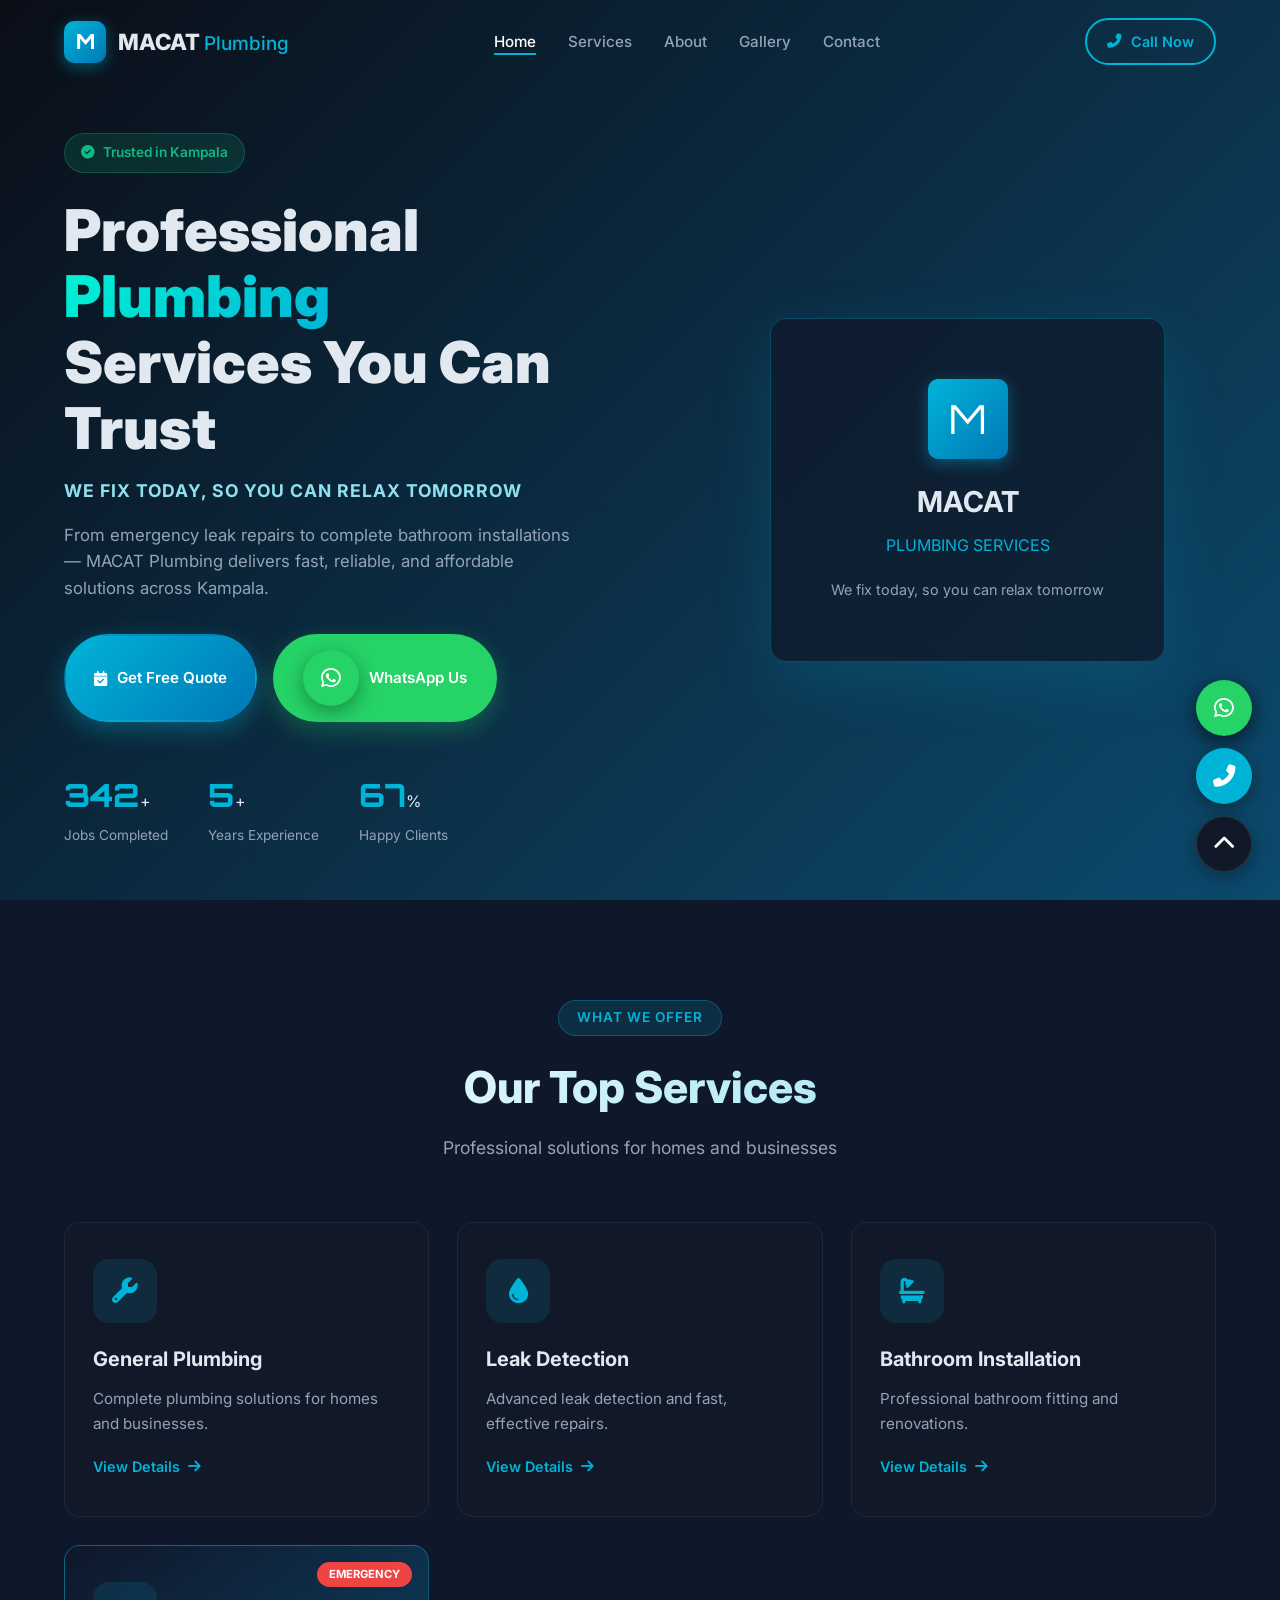
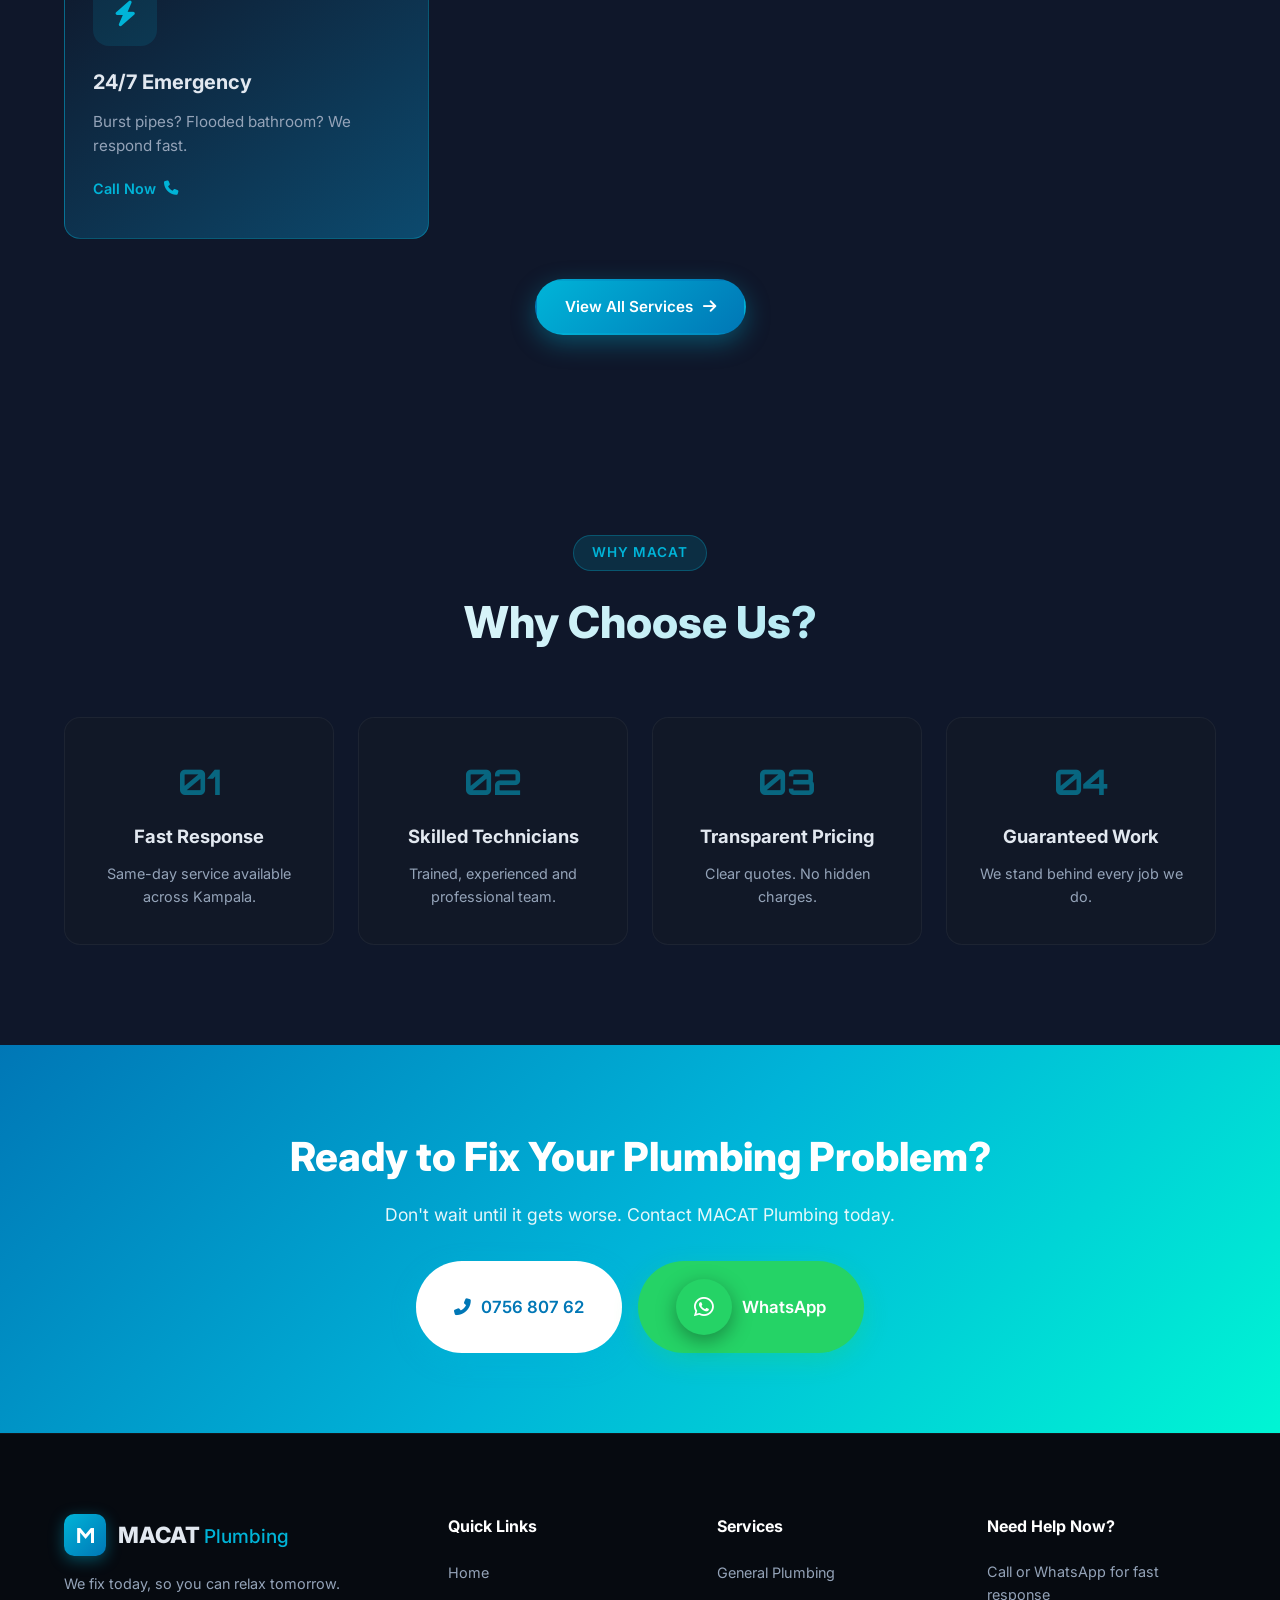
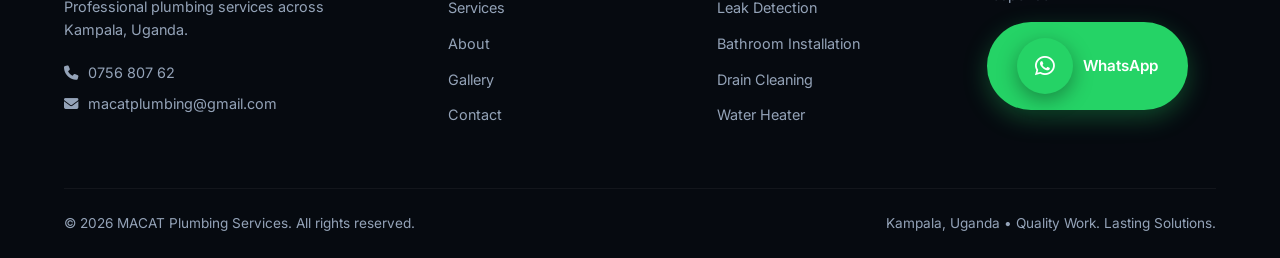
==== commit 89ab508b: "Bottom navigation bar + phone 0756 807 62 everywhere" ====
--- a/index.html
+++ b/index.html
@@ -32,7 +32,6 @@
         </ul>
         <div class="nav-actions">
           <a href="tel:+25675680762" class="btn btn-call"><i class="fas fa-phone-alt"></i> Call Now</a>
-          <button class="hamburger" id="hamburger" aria-label="Menu"><span></span><span></span><span></span></button>
         </div>
       </div>
     </nav>
@@ -184,6 +183,17 @@
     </div>
   </footer>
 
+  <!-- Bottom Navigation Bar (mobile) -->
+  <nav class="bottom-nav">
+    <div class="bottom-nav-inner">
+      <a href="index.html" class="active"><i class="fas fa-home"></i><span>Home</span></a>
+      <a href="services.html"><i class="fas fa-wrench"></i><span>Services</span></a>
+      <a href="about.html"><i class="fas fa-info-circle"></i><span>About</span></a>
+      <a href="gallery.html"><i class="fas fa-images"></i><span>Gallery</span></a>
+      <a href="contact.html"><i class="fas fa-phone-alt"></i><span>Contact</span></a>
+    </div>
+  </nav>
+
   <div class="floating-actions">
     <a href="https://wa.me/25675680762" target="_blank" class="fab whatsapp" title="WhatsApp"><i class="fab fa-whatsapp"></i></a>
     <a href="tel:+25675680762" class="fab call" title="Call Now"><i class="fas fa-phone-alt"></i></a>
--- a/css/style.css
+++ b/css/style.css
@@ -1,6 +1,5 @@
 /* ============================================
    MACAT PLUMBING SERVICES - Main Stylesheet
-   Modern, dark, interactive business website
    ============================================ */
 
 :root {
@@ -69,11 +68,48 @@
 .nav-link:hover, .nav-link.active { color: var(--white); }
 .nav-link:hover::after, .nav-link.active::after { width: 100%; }
 .nav-actions { display: flex; align-items: center; gap: 16px; }
-.hamburger { display: none; flex-direction: column; gap: 5px; background: transparent; cursor: pointer; padding: 4px; }
-.hamburger span { width: 26px; height: 2.5px; background: var(--white); border-radius: 2px; transition: var(--transition); }
+.hamburger { display: none; }
+
+/* Bottom Navigation Bar - always visible on mobile */
+.bottom-nav {
+  display: none;
+  position: fixed;
+  bottom: 0;
+  left: 0;
+  right: 0;
+  background: rgba(10, 14, 23, 0.97);
+  backdrop-filter: blur(20px);
+  border-top: 1px solid rgba(0, 180, 216, 0.25);
+  z-index: 1000;
+  padding: 8px 0 calc(8px + env(safe-area-inset-bottom));
+  box-shadow: 0 -4px 30px rgba(0, 0, 0, 0.4);
+}
+.bottom-nav-inner {
+  display: flex;
+  justify-content: space-around;
+  align-items: center;
+  max-width: 520px;
+  margin: 0 auto;
+}
+.bottom-nav a {
+  display: flex;
+  flex-direction: column;
+  align-items: center;
+  gap: 4px;
+  padding: 8px 12px;
+  color: var(--text-muted);
+  font-size: 0.7rem;
+  font-weight: 500;
+  transition: var(--transition);
+  min-width: 56px;
+}
+.bottom-nav a i { font-size: 1.3rem; }
+.bottom-nav a.active,
+.bottom-nav a:hover { color: var(--primary); }
+.bottom-nav a.active i { transform: scale(1.1); }
+
 .hero { position: relative; min-height: 100vh; display: flex; align-items: center; padding-top: 80px; overflow: hidden; }
 .hero-bg { position: absolute; inset: 0; z-index: 0; }
-.hero-bg-img { width: 100%; height: 100%; object-fit: cover; opacity: 0.25; }
 .hero-overlay { position: absolute; inset: 0; background: linear-gradient(135deg, rgba(10, 14, 23, 0.95) 0%, rgba(10, 14, 23, 0.7) 50%, rgba(0, 119, 182, 0.3) 100%); }
 .hero-content { position: relative; z-index: 2; display: grid; grid-template-columns: 1.2fr 1fr; gap: 60px; align-items: center; }
 .badge { display: inline-flex; align-items: center; gap: 8px; background: rgba(16, 185, 129, 0.15); color: var(--success); padding: 8px 16px; border-radius: 50px; font-size: 0.85rem; font-weight: 600; margin-bottom: 24px; border: 1px solid rgba(16, 185, 129, 0.3); }
@@ -87,95 +123,42 @@
 .stat-label { display: block; font-size: 0.85rem; color: var(--text-muted); margin-top: 4px; }
 .hero-visual { display: flex; justify-content: center; }
 .hero-card { background: rgba(17, 24, 39, 0.7); border: 1px solid rgba(0, 180, 216, 0.3); border-radius: var(--radius); padding: 20px; box-shadow: var(--shadow-lg); backdrop-filter: blur(10px); overflow: hidden; }
-.hero-logo-img { border-radius: 12px; max-height: 380px; object-fit: contain; }
-.scroll-indicator { position: absolute; bottom: 30px; left: 50%; transform: translateX(-50%); z-index: 3; animation: bounce 2s infinite; }
-.scroll-indicator a { color: var(--primary); font-size: 1.5rem; opacity: 0.7; }
-@keyframes bounce { 0%, 20%, 50%, 80%, 100% { transform: translateX(-50%) translateY(0); } 40% { transform: translateX(-50%) translateY(-12px); } 60% { transform: translateX(-50%) translateY(-6px); } }
 .services { background: var(--bg-section); }
-.services-grid { display: grid; grid-template-columns: repeat(auto-fit, minmax(320px, 1fr)); gap: 28px; }
+.services-grid { display: grid; grid-template-columns: repeat(auto-fit, minmax(300px, 1fr)); gap: 28px; }
 .service-card { background: var(--bg-card); border: 1px solid rgba(255, 255, 255, 0.06); border-radius: var(--radius); padding: 36px 28px; transition: var(--transition); position: relative; overflow: hidden; }
-.service-card::before { content: ''; position: absolute; top: 0; left: 0; right: 0; height: 3px; background: var(--gradient); transform: scaleX(0); transition: var(--transition); }
 .service-card:hover { transform: translateY(-8px); border-color: rgba(0, 180, 216, 0.3); box-shadow: var(--shadow-lg); }
-.service-card:hover::before { transform: scaleX(1); }
 .service-card.featured { background: linear-gradient(145deg, #0f172a, #0c4a6e); border-color: rgba(0, 180, 216, 0.4); }
-.featured-badge { position: absolute; top: 16px; right: 16px; background: #ef4444; color: white; font-size: 0.7rem; font-weight: 700; padding: 4px 12px; border-radius: 50px; text-transform: uppercase; letter-spacing: 0.5px; }
-.service-icon { width: 64px; height: 64px; background: rgba(0, 180, 216, 0.12); border-radius: 16px; display: flex; align-items: center; justify-content: center; font-size: 1.6rem; color: var(--primary); margin-bottom: 20px; transition: var(--transition); }
-.service-card:hover .service-icon { background: var(--gradient); color: white; transform: scale(1.08); }
+.featured-badge { position: absolute; top: 16px; right: 16px; background: #ef4444; color: white; font-size: 0.7rem; font-weight: 700; padding: 4px 12px; border-radius: 50px; text-transform: uppercase; }
+.service-icon { width: 64px; height: 64px; background: rgba(0, 180, 216, 0.12); border-radius: 16px; display: flex; align-items: center; justify-content: center; font-size: 1.6rem; color: var(--primary); margin-bottom: 20px; }
 .service-card h3 { font-size: 1.25rem; font-weight: 700; margin-bottom: 12px; }
 .service-card > p { color: var(--text-muted); font-size: 0.95rem; margin-bottom: 18px; }
 .service-list { margin-bottom: 24px; }
 .service-list li { display: flex; align-items: center; gap: 10px; font-size: 0.9rem; color: var(--text-muted); margin-bottom: 8px; }
 .service-list i { color: var(--success); font-size: 0.8rem; }
 .service-link { display: inline-flex; align-items: center; gap: 8px; color: var(--primary); font-weight: 600; font-size: 0.9rem; }
-.service-link:hover { gap: 12px; color: var(--primary-light); }
 .about-grid { display: grid; grid-template-columns: 1fr 1.1fr; gap: 60px; align-items: center; }
-.about-image { position: relative; border-radius: var(--radius); overflow: hidden; box-shadow: var(--shadow); }
-.about-image img { width: 100%; height: 500px; object-fit: cover; }
+.about-image { position: relative; border-radius: var(--radius); overflow: hidden; }
 .about-badge { position: absolute; bottom: 24px; left: 24px; background: rgba(10, 14, 23, 0.9); backdrop-filter: blur(10px); padding: 16px 20px; border-radius: 12px; display: flex; align-items: center; gap: 14px; border: 1px solid rgba(0, 180, 216, 0.3); }
 .about-badge i { font-size: 1.8rem; color: var(--primary); }
-.about-badge strong { display: block; font-size: 1rem; }
-.about-badge span { font-size: 0.8rem; color: var(--text-muted); }
-.about-content h2 { font-size: clamp(1.8rem, 3.5vw, 2.4rem); font-weight: 800; margin-bottom: 20px; line-height: 1.25; }
+.about-content h2 { font-size: clamp(1.8rem, 3.5vw, 2.4rem); font-weight: 800; margin-bottom: 20px; }
 .about-content > p { color: var(--text-muted); margin-bottom: 16px; }
 .about-features { display: grid; grid-template-columns: 1fr 1fr; gap: 20px; margin: 32px 0; }
 .feature { display: flex; gap: 14px; align-items: flex-start; }
 .feature i { width: 42px; height: 42px; background: rgba(0, 180, 216, 0.12); border-radius: 10px; display: flex; align-items: center; justify-content: center; color: var(--primary); flex-shrink: 0; }
-.feature h4 { font-size: 0.95rem; margin-bottom: 2px; }
-.feature p { font-size: 0.8rem; color: var(--text-muted); }
 .why-us { background: var(--bg-section); }
 .why-grid { display: grid; grid-template-columns: repeat(4, 1fr); gap: 24px; }
 .why-card { background: var(--bg-card); border: 1px solid rgba(255, 255, 255, 0.05); border-radius: var(--radius); padding: 36px 24px; text-align: center; transition: var(--transition); }
-.why-card:hover { transform: translateY(-6px); border-color: rgba(0, 180, 216, 0.3); box-shadow: var(--shadow-lg); }
+.why-card:hover { transform: translateY(-6px); border-color: rgba(0, 180, 216, 0.3); }
 .why-num { font-family: var(--font-display); font-size: 2.2rem; font-weight: 700; color: var(--primary); opacity: 0.5; margin-bottom: 12px; }
 .why-card h3 { font-size: 1.15rem; margin-bottom: 10px; }
 .why-card p { color: var(--text-muted); font-size: 0.9rem; }
-.gallery-grid { display: grid; grid-template-columns: 1.5fr 1fr; grid-template-rows: 1fr 1fr; gap: 20px; height: 520px; }
-.gallery-item { position: relative; border-radius: var(--radius); overflow: hidden; cursor: pointer; }
-.gallery-item.large { grid-row: span 2; }
-.gallery-item img { width: 100%; height: 100%; object-fit: cover; transition: transform 0.5s ease; }
-.gallery-item:hover img { transform: scale(1.08); }
-.gallery-overlay { position: absolute; inset: 0; background: linear-gradient(to top, rgba(10, 14, 23, 0.9) 0%, transparent 60%); display: flex; flex-direction: column; justify-content: flex-end; padding: 24px; opacity: 0; transition: var(--transition); }
-.gallery-item:hover .gallery-overlay { opacity: 1; }
-.gallery-overlay h4 { font-size: 1.15rem; margin-bottom: 4px; }
-.gallery-overlay p { color: var(--text-muted); font-size: 0.9rem; }
-.process { background: var(--bg-section); }
-.process-steps { display: flex; align-items: flex-start; justify-content: space-between; gap: 20px; position: relative; }
-.step { flex: 1; text-align: center; position: relative; }
-.step-icon { width: 72px; height: 72px; background: var(--bg-card); border: 2px solid rgba(0, 180, 216, 0.3); border-radius: 50%; display: flex; align-items: center; justify-content: center; font-size: 1.5rem; color: var(--primary); margin: 0 auto 16px; transition: var(--transition); }
-.step:hover .step-icon { background: var(--gradient); color: white; border-color: transparent; transform: scale(1.1); }
-.step-num { position: absolute; top: -8px; right: calc(50% - 50px); width: 26px; height: 26px; background: var(--primary); color: white; border-radius: 50%; font-size: 0.75rem; font-weight: 700; display: flex; align-items: center; justify-content: center; }
-.step h3 { font-size: 1.1rem; margin-bottom: 8px; }
-.step p { color: var(--text-muted); font-size: 0.9rem; }
-.step-line { flex: 0.3; height: 2px; background: linear-gradient(to right, rgba(0, 180, 216, 0.5), rgba(0, 180, 216, 0.1)); margin-top: 36px; }
-.testimonials { overflow: hidden; }
-.testimonial-slider { position: relative; max-width: 900px; margin: 0 auto; }
-.testimonial-track { display: flex; transition: transform 0.5s ease; }
-.testimonial-card { min-width: 100%; background: var(--bg-card); border: 1px solid rgba(255, 255, 255, 0.06); border-radius: var(--radius); padding: 40px; text-align: center; }
-.stars { color: #fbbf24; margin-bottom: 20px; font-size: 1.1rem; }
-.testimonial-card > p { font-size: 1.1rem; color: var(--text); line-height: 1.7; margin-bottom: 28px; font-style: italic; }
-.client { display: flex; align-items: center; justify-content: center; gap: 14px; }
-.client-avatar { width: 48px; height: 48px; background: var(--gradient); border-radius: 50%; display: flex; align-items: center; justify-content: center; font-weight: 700; font-size: 0.9rem; }
-.client strong { display: block; font-size: 1rem; }
-.client span { font-size: 0.85rem; color: var(--text-muted); }
-.slider-controls { display: flex; justify-content: center; gap: 12px; margin-top: 28px; }
-.slider-btn { width: 48px; height: 48px; border-radius: 50%; background: var(--bg-card); border: 1px solid rgba(255, 255, 255, 0.1); color: var(--white); cursor: pointer; transition: var(--transition); display: flex; align-items: center; justify-content: center; }
-.slider-btn:hover { background: var(--primary); border-color: var(--primary); }
-.faq { background: var(--bg-section); }
-.faq-list { max-width: 800px; margin: 0 auto; }
-.faq-item { background: var(--bg-card); border: 1px solid rgba(255, 255, 255, 0.06); border-radius: var(--radius-sm); margin-bottom: 12px; overflow: hidden; }
-.faq-question { width: 100%; display: flex; align-items: center; justify-content: space-between; padding: 20px 24px; background: transparent; color: var(--white); font-size: 1rem; font-weight: 600; cursor: pointer; text-align: left; transition: var(--transition); }
-.faq-question:hover { color: var(--primary); }
-.faq-question i { transition: var(--transition); color: var(--primary); }
-.faq-item.active .faq-question i { transform: rotate(45deg); }
-.faq-answer { max-height: 0; overflow: hidden; transition: max-height 0.4s ease, padding 0.4s ease; }
-.faq-item.active .faq-answer { max-height: 200px; }
-.faq-answer p { padding: 0 24px 20px; color: var(--text-muted); font-size: 0.95rem; }
+.gallery-grid { display: grid; grid-template-columns: repeat(auto-fit, minmax(280px, 1fr)); gap: 20px; }
+.gallery-item { position: relative; border-radius: var(--radius); overflow: hidden; height: 260px; }
 .cta-banner { background: linear-gradient(135deg, #0077b6 0%, #00b4d8 50%, #00f5d4 100%); padding: 80px 0; text-align: center; }
 .cta-content h2 { font-size: clamp(1.8rem, 4vw, 2.5rem); font-weight: 800; color: white; margin-bottom: 12px; }
 .cta-content p { color: rgba(255, 255, 255, 0.9); font-size: 1.1rem; margin-bottom: 32px; }
 .cta-buttons { display: flex; flex-wrap: wrap; justify-content: center; gap: 16px; }
-.cta-banner .btn-primary { background: white; color: #0077b6; box-shadow: 0 8px 25px rgba(0, 0, 0, 0.2); }
-.cta-banner .btn-primary:hover { background: #f0f9ff; }
+.cta-banner .btn-primary { background: white; color: #0077b6; }
 .contact-grid { display: grid; grid-template-columns: 1fr 1.2fr; gap: 50px; }
 .info-card { display: flex; gap: 18px; margin-bottom: 28px; }
 .info-icon { width: 52px; height: 52px; background: rgba(0, 180, 216, 0.12); border-radius: 14px; display: flex; align-items: center; justify-content: center; font-size: 1.2rem; color: var(--primary); flex-shrink: 0; }
@@ -183,17 +166,13 @@
 .info-card a { font-weight: 600; font-size: 1.05rem; color: var(--white); }
 .info-card a:hover { color: var(--primary); }
 .info-card p { font-size: 0.85rem; color: var(--text-muted); }
-.social-links { display: flex; gap: 12px; margin-top: 20px; }
-.social-links a { width: 44px; height: 44px; background: var(--bg-card); border: 1px solid rgba(255, 255, 255, 0.08); border-radius: 50%; display: flex; align-items: center; justify-content: center; color: var(--text-muted); transition: var(--transition); }
-.social-links a:hover { background: var(--primary); color: white; border-color: var(--primary); }
 .contact-form-wrapper { background: var(--bg-card); border: 1px solid rgba(255, 255, 255, 0.06); border-radius: var(--radius); padding: 40px; }
 .contact-form h3 { font-size: 1.4rem; margin-bottom: 28px; }
 .form-row { display: grid; grid-template-columns: 1fr 1fr; gap: 16px; }
 .form-group { margin-bottom: 20px; }
 .form-group label { display: block; font-size: 0.85rem; font-weight: 500; color: var(--text-muted); margin-bottom: 8px; }
-.form-group input, .form-group select, .form-group textarea { width: 100%; background: rgba(255, 255, 255, 0.04); border: 1px solid rgba(255, 255, 255, 0.1); border-radius: 10px; padding: 14px 16px; color: var(--white); font-size: 0.95rem; transition: var(--transition); }
-.form-group input:focus, .form-group select:focus, .form-group textarea:focus { border-color: var(--primary); background: rgba(0, 180, 216, 0.05); }
-.form-group select { cursor: pointer; appearance: none; background-image: url("data:image/svg+xml,%3Csvg xmlns='http://www.w3.org/2000/svg' width='12' height='12' fill='%2394a3b8' viewBox='0 0 16 16'%3E%3Cpath d='M8 11L3 6h10l-5 5z'/%3E%3C/svg%3E"); background-repeat: no-repeat; background-position: right 16px center; }
+.form-group input, .form-group select, .form-group textarea { width: 100%; background: rgba(255, 255, 255, 0.04); border: 1px solid rgba(255, 255, 255, 0.1); border-radius: 10px; padding: 14px 16px; color: var(--white); font-size: 0.95rem; }
+.form-group input:focus, .form-group select:focus, .form-group textarea:focus { border-color: var(--primary); outline: none; }
 .form-group textarea { resize: vertical; min-height: 100px; }
 .form-note { text-align: center; font-size: 0.8rem; color: var(--text-muted); margin-top: 16px; }
 .footer { background: #060a10; padding: 80px 0 0; border-top: 1px solid rgba(255, 255, 255, 0.05); }
@@ -204,7 +183,7 @@
 .footer-links h4, .footer-cta h4 { font-size: 1rem; margin-bottom: 20px; color: var(--white); }
 .footer-links ul li { margin-bottom: 10px; }
 .footer-links a { color: var(--text-muted); font-size: 0.9rem; }
-.footer-links a:hover { color: var(--primary); padding-left: 4px; }
+.footer-links a:hover { color: var(--primary); }
 .footer-cta p { color: var(--text-muted); font-size: 0.9rem; margin-bottom: 16px; }
 .footer-bottom { border-top: 1px solid rgba(255, 255, 255, 0.05); padding: 24px 0; display: flex; justify-content: space-between; flex-wrap: wrap; gap: 12px; font-size: 0.85rem; color: var(--text-muted); }
 .floating-actions { position: fixed; bottom: 28px; right: 28px; display: flex; flex-direction: column; gap: 12px; z-index: 999; }
@@ -214,6 +193,33 @@
 .fab.top { background: var(--bg-card); border: 1px solid rgba(255, 255, 255, 0.1); opacity: 0; visibility: hidden; transform: translateY(20px); }
 .fab.top.visible { opacity: 1; visibility: visible; transform: translateY(0); }
 .fab:hover { transform: scale(1.1); }
-@media (max-width: 1024px) { .hero-content { grid-template-columns: 1fr; text-align: center; } .hero-desc { margin-left: auto; margin-right: auto; } .hero-cta { justify-content: center; } .hero-stats { justify-content: center; } .hero-visual { order: -1; } .hero-logo-img { max-height: 280px; } .about-grid { grid-template-columns: 1fr; } .about-image img { height: 360px; } .why-grid { grid-template-columns: 1fr 1fr; } .gallery-grid { grid-template-columns: 1fr; height: auto; } .gallery-item.large { grid-row: auto; height: 300px; } .gallery-item { height: 240px; } .process-steps { flex-direction: column; align-items: center; } .step-line { width: 2px; height: 30px; margin: 0; } .contact-grid { grid-template-columns: 1fr; } .footer-grid { grid-template-columns: 1fr 1fr; } }
-@media (max-width: 768px) { .nav-links { position: fixed; top: 0; right: -100%; width: 280px; height: 100vh; background: var(--bg-card); flex-direction: column; padding: 100px 32px 32px; gap: 24px; transition: right 0.4s ease; box-shadow: -10px 0 40px rgba(0, 0, 0, 0.5); } .nav-links.open { right: 0; } .hamburger { display: flex; } .hamburger.active span:nth-child(1) { transform: rotate(45deg) translate(5px, 5px); } .hamburger.active span:nth-child(2) { opacity: 0; } .hamburger.active span:nth-child(3) { transform: rotate(-45deg) translate(5px, -5px); } .btn-call { display: none; } .section { padding: 70px 0; } .hero-stats { flex-direction: column; gap: 20px; } .services-grid { grid-template-columns: 1fr; } .about-features { grid-template-columns: 1fr; } .why-grid { grid-template-columns: 1fr; } .form-row { grid-template-columns: 1fr; } .footer-grid { grid-template-columns: 1fr; } .footer-bottom { flex-direction: column; text-align: center; } .floating-actions { bottom: 20px; right: 16px; } .fab { width: 50px; height: 50px; font-size: 1.2rem; } }
-@media (max-width: 480px) { .container { padding: 0 16px; } .hero h1 { font-size: 2rem; } .contact-form-wrapper { padding: 24px 20px; } .testimonial-card { padding: 28px 20px; } }
+
+@media (max-width: 1024px) {
+  .hero-content { grid-template-columns: 1fr; text-align: center; }
+  .hero-desc, .hero-cta, .hero-stats { margin-left: auto; margin-right: auto; justify-content: center; }
+  .hero-visual { order: -1; }
+  .about-grid { grid-template-columns: 1fr; }
+  .why-grid { grid-template-columns: 1fr 1fr; }
+  .contact-grid { grid-template-columns: 1fr; }
+  .footer-grid { grid-template-columns: 1fr 1fr; }
+}
+
+@media (max-width: 768px) {
+  /* Clear bottom navigation bar - always visible */
+  .nav-links { display: none !important; }
+  .hamburger { display: none !important; }
+  .btn-call { display: inline-flex !important; }
+  .bottom-nav { display: block !important; }
+  body { padding-bottom: 72px !important; }
+  .floating-actions { bottom: 85px !important; }
+  .section { padding: 70px 0; }
+  .services-grid, .why-grid, .about-features, .form-row, .footer-grid { grid-template-columns: 1fr; }
+  .footer-bottom { flex-direction: column; text-align: center; }
+  .fab { width: 50px; height: 50px; font-size: 1.2rem; }
+}
+
+@media (max-width: 480px) {
+  .container { padding: 0 16px; }
+  .hero h1 { font-size: 2rem; }
+  .contact-form-wrapper { padding: 24px 20px; }
+}
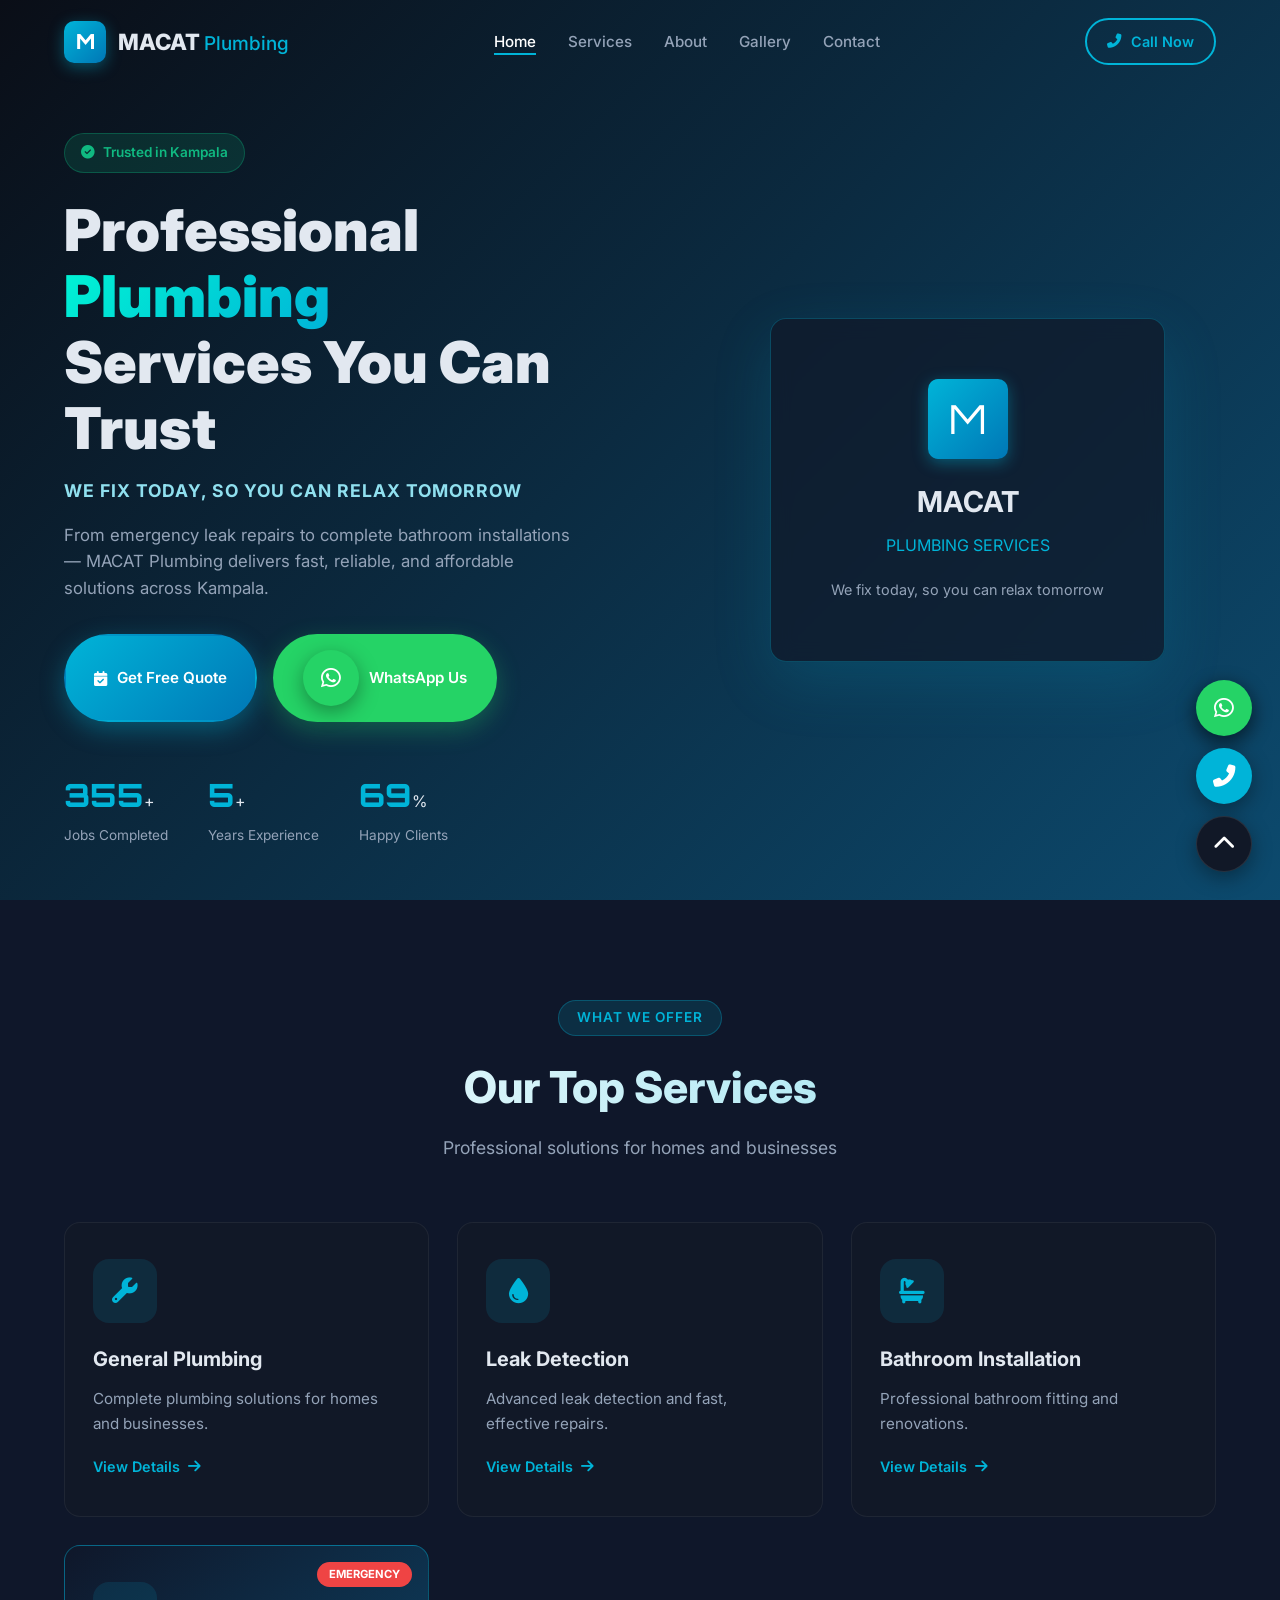
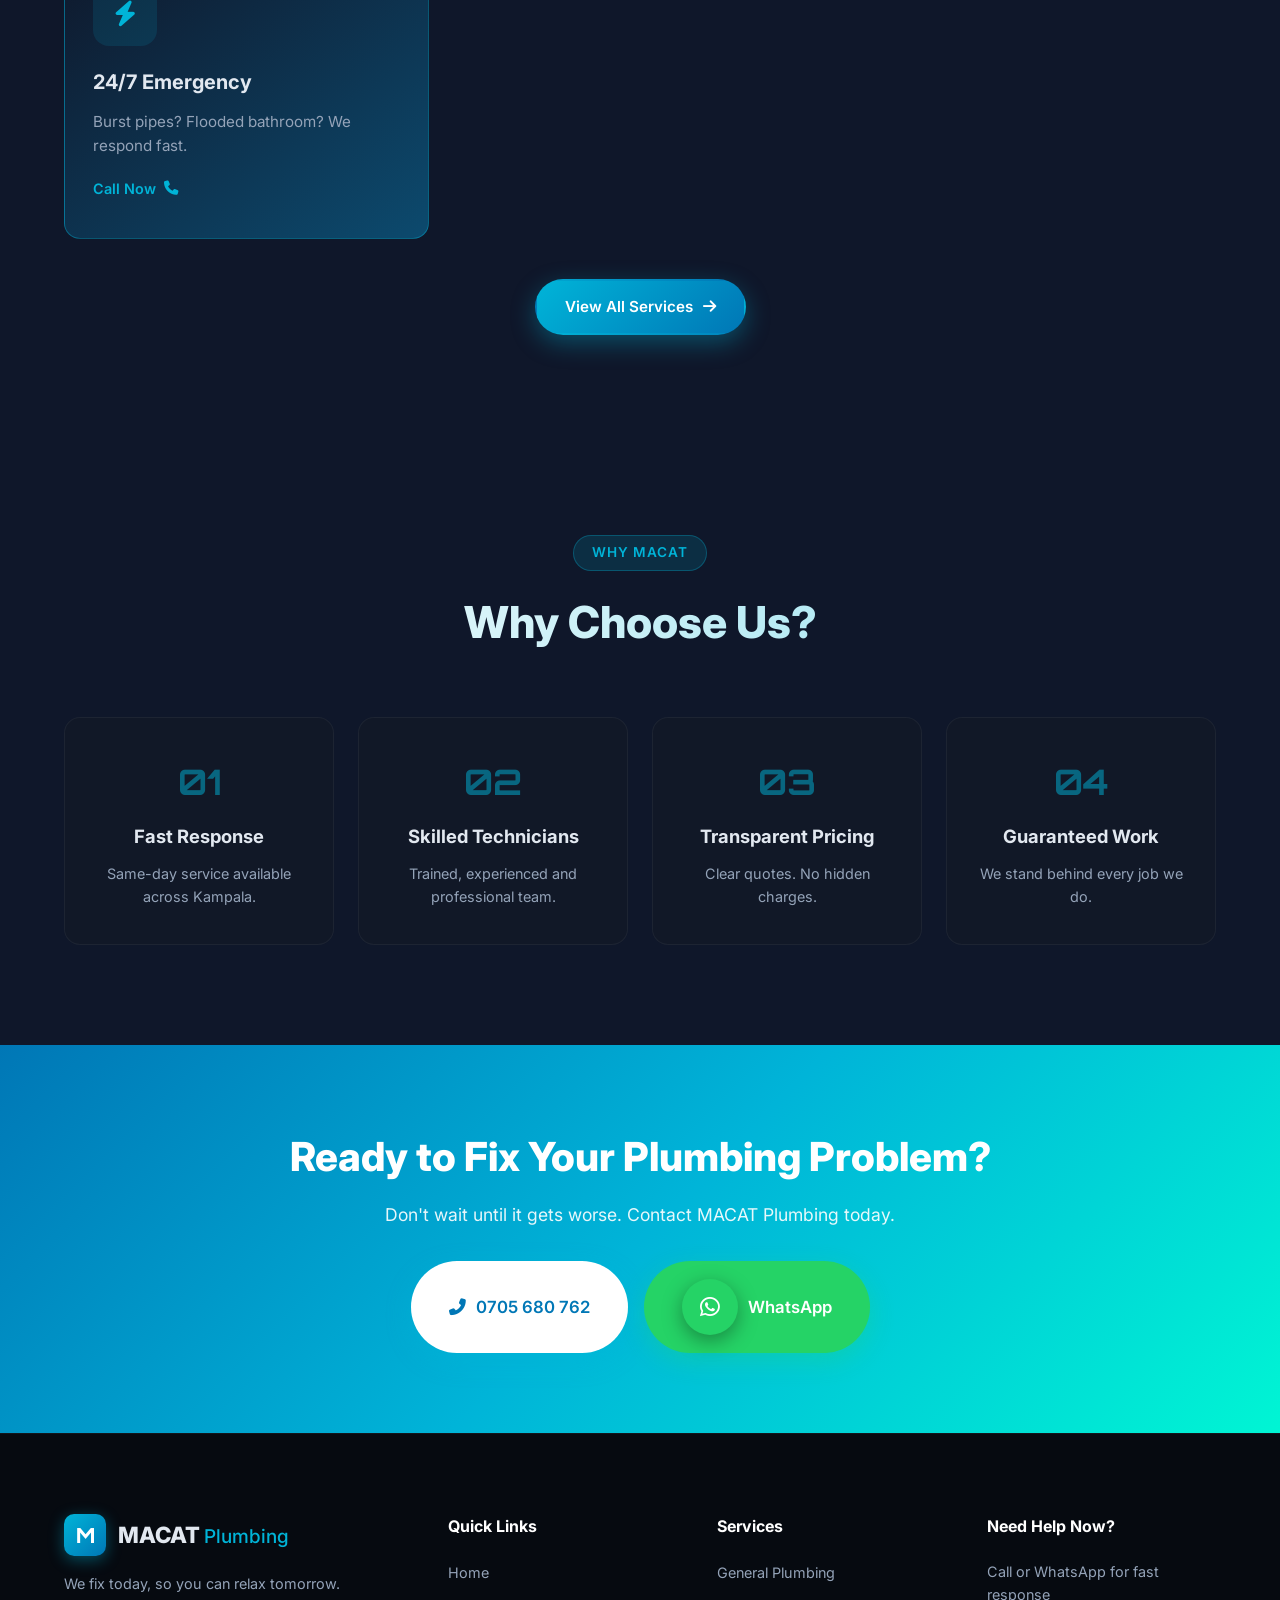
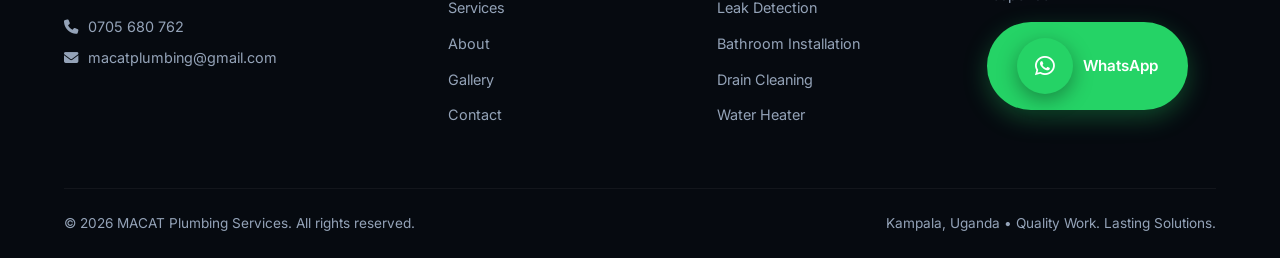
==== commit 5c5f8473: "Phone number fixed to 0705 680 762 everywhere + bottom nav" ====
--- a/index.html
+++ b/index.html
@@ -15,14 +15,10 @@
 </head>
 <body>
   <div id="preloader"><div class="loader"><div class="pipe"></div><div class="water"></div><p>MACAT Plumbing</p></div></div>
-
   <header id="header">
     <nav class="navbar">
       <div class="container nav-container">
-        <a href="index.html" class="logo">
-          <span class="logo-icon">M</span>
-          <span class="logo-text">MACAT<span>Plumbing</span></span>
-        </a>
+        <a href="index.html" class="logo"><span class="logo-icon">M</span><span class="logo-text">MACAT<span>Plumbing</span></span></a>
         <ul class="nav-links" id="navLinks">
           <li><a href="index.html" class="nav-link active">Home</a></li>
           <li><a href="services.html" class="nav-link">Services</a></li>
@@ -31,17 +27,13 @@
           <li><a href="contact.html" class="nav-link">Contact</a></li>
         </ul>
         <div class="nav-actions">
-          <a href="tel:+25675680762" class="btn btn-call"><i class="fas fa-phone-alt"></i> Call Now</a>
+          <a href="tel:+256705680762" class="btn btn-call"><i class="fas fa-phone-alt"></i> Call Now</a>
         </div>
       </div>
     </nav>
   </header>
-
   <section id="home" class="hero">
-    <div class="hero-bg">
-      <div class="hero-overlay"></div>
-      <div style="position:absolute;inset:0;background:linear-gradient(135deg,#0a0e17 0%,#0c4a6e 100%);"></div>
-    </div>
+    <div class="hero-bg"><div class="hero-overlay"></div><div style="position:absolute;inset:0;background:linear-gradient(135deg,#0a0e17 0%,#0c4a6e 100%);"></div></div>
     <div class="container hero-content">
       <div class="hero-text" data-aos="fade-right" data-aos-duration="1000">
         <div class="badge"><i class="fas fa-check-circle"></i> Trusted in Kampala</div>
@@ -50,7 +42,7 @@
         <p class="hero-desc">From emergency leak repairs to complete bathroom installations — MACAT Plumbing delivers fast, reliable, and affordable solutions across Kampala.</p>
         <div class="hero-cta">
           <a href="contact.html" class="btn btn-primary"><i class="fas fa-calendar-check"></i> Get Free Quote</a>
-          <a href="https://wa.me/25675680762" target="_blank" class="btn btn-whatsapp"><i class="fab fa-whatsapp"></i> WhatsApp Us</a>
+          <a href="https://wa.me/256705680762" target="_blank" class="btn btn-whatsapp"><i class="fab fa-whatsapp"></i> WhatsApp Us</a>
         </div>
         <div class="hero-stats">
           <div class="stat"><span class="stat-num" data-count="500">0</span>+<span class="stat-label">Jobs Completed</span></div>
@@ -59,131 +51,63 @@
         </div>
       </div>
       <div class="hero-visual" data-aos="fade-left" data-aos-duration="1000">
-        <div class="hero-card">
-          <div style="padding:40px;text-align:center;">
-            <div class="logo-icon" style="width:80px;height:80px;font-size:2.5rem;margin:0 auto 20px;">M</div>
-            <h2 style="font-size:1.8rem;margin-bottom:8px;">MACAT</h2>
-            <p style="color:var(--primary);">PLUMBING SERVICES</p>
-            <p style="margin-top:20px;font-size:0.9rem;color:var(--text-muted);">We fix today, so you can relax tomorrow</p>
-          </div>
-        </div>
+        <div class="hero-card"><div style="padding:40px;text-align:center;"><div class="logo-icon" style="width:80px;height:80px;font-size:2.5rem;margin:0 auto 20px;">M</div><h2 style="font-size:1.8rem;margin-bottom:8px;">MACAT</h2><p style="color:var(--primary);">PLUMBING SERVICES</p><p style="margin-top:20px;font-size:0.9rem;color:var(--text-muted);">We fix today, so you can relax tomorrow</p></div></div>
       </div>
     </div>
   </section>
-
   <section class="services section">
     <div class="container">
-      <div class="section-header" data-aos="fade-up">
-        <span class="section-badge">What We Offer</span>
-        <h2>Our Top Services</h2>
-        <p>Professional solutions for homes and businesses</p>
+      <div class="section-header" data-aos="fade-up"><span class="section-badge">What We Offer</span><h2>Our Top Services</h2><p>Professional solutions for homes and businesses</p></div>
+      <div class="services-grid">
+        <div class="service-card" data-aos="fade-up"><div class="service-icon"><i class="fas fa-wrench"></i></div><h3>General Plumbing</h3><p>Complete plumbing solutions for homes and businesses.</p><a href="services.html" class="service-link">View Details <i class="fas fa-arrow-right"></i></a></div>
+        <div class="service-card" data-aos="fade-up"><div class="service-icon"><i class="fas fa-tint"></i></div><h3>Leak Detection</h3><p>Advanced leak detection and fast, effective repairs.</p><a href="services.html" class="service-link">View Details <i class="fas fa-arrow-right"></i></a></div>
+        <div class="service-card" data-aos="fade-up"><div class="service-icon"><i class="fas fa-bath"></i></div><h3>Bathroom Installation</h3><p>Professional bathroom fitting and renovations.</p><a href="services.html" class="service-link">View Details <i class="fas fa-arrow-right"></i></a></div>
+        <div class="service-card featured" data-aos="fade-up"><div class="featured-badge">Emergency</div><div class="service-icon"><i class="fas fa-bolt"></i></div><h3>24/7 Emergency</h3><p>Burst pipes? Flooded bathroom? We respond fast.</p><a href="tel:+256705680762" class="service-link">Call Now <i class="fas fa-phone"></i></a></div>
       </div>
-      <div class="services-grid">
-        <div class="service-card" data-aos="fade-up" data-aos-delay="100">
-          <div class="service-icon"><i class="fas fa-wrench"></i></div>
-          <h3>General Plumbing</h3>
-          <p>Complete plumbing solutions for homes and businesses.</p>
-          <a href="services.html" class="service-link">View Details <i class="fas fa-arrow-right"></i></a>
-        </div>
-        <div class="service-card" data-aos="fade-up" data-aos-delay="200">
-          <div class="service-icon"><i class="fas fa-tint"></i></div>
-          <h3>Leak Detection</h3>
-          <p>Advanced leak detection and fast, effective repairs.</p>
-          <a href="services.html" class="service-link">View Details <i class="fas fa-arrow-right"></i></a>
-        </div>
-        <div class="service-card" data-aos="fade-up" data-aos-delay="300">
-          <div class="service-icon"><i class="fas fa-bath"></i></div>
-          <h3>Bathroom Installation</h3>
-          <p>Professional bathroom fitting and renovations.</p>
-          <a href="services.html" class="service-link">View Details <i class="fas fa-arrow-right"></i></a>
-        </div>
-        <div class="service-card featured" data-aos="fade-up" data-aos-delay="400">
-          <div class="featured-badge">Emergency</div>
-          <div class="service-icon"><i class="fas fa-bolt"></i></div>
-          <h3>24/7 Emergency</h3>
-          <p>Burst pipes? Flooded bathroom? We respond fast.</p>
-          <a href="tel:+25675680762" class="service-link">Call Now <i class="fas fa-phone"></i></a>
-        </div>
-      </div>
-      <div style="text-align:center;margin-top:40px;" data-aos="fade-up">
-        <a href="services.html" class="btn btn-primary">View All Services <i class="fas fa-arrow-right"></i></a>
+      <div style="text-align:center;margin-top:40px;" data-aos="fade-up"><a href="services.html" class="btn btn-primary">View All Services <i class="fas fa-arrow-right"></i></a></div>
+    </div>
+  </section>
+  <section class="why-us section">
+    <div class="container">
+      <div class="section-header" data-aos="fade-up"><span class="section-badge">Why MACAT</span><h2>Why Choose Us?</h2></div>
+      <div class="why-grid">
+        <div class="why-card" data-aos="zoom-in"><div class="why-num">01</div><h3>Fast Response</h3><p>Same-day service available across Kampala.</p></div>
+        <div class="why-card" data-aos="zoom-in"><div class="why-num">02</div><h3>Skilled Technicians</h3><p>Trained, experienced and professional team.</p></div>
+        <div class="why-card" data-aos="zoom-in"><div class="why-num">03</div><h3>Transparent Pricing</h3><p>Clear quotes. No hidden charges.</p></div>
+        <div class="why-card" data-aos="zoom-in"><div class="why-num">04</div><h3>Guaranteed Work</h3><p>We stand behind every job we do.</p></div>
       </div>
     </div>
   </section>
-
-  <section class="why-us section">
-    <div class="container">
-      <div class="section-header" data-aos="fade-up">
-        <span class="section-badge">Why MACAT</span>
-        <h2>Why Choose Us?</h2>
-      </div>
-      <div class="why-grid">
-        <div class="why-card" data-aos="zoom-in" data-aos-delay="100"><div class="why-num">01</div><h3>Fast Response</h3><p>Same-day service available across Kampala.</p></div>
-        <div class="why-card" data-aos="zoom-in" data-aos-delay="200"><div class="why-num">02</div><h3>Skilled Technicians</h3><p>Trained, experienced and professional team.</p></div>
-        <div class="why-card" data-aos="zoom-in" data-aos-delay="300"><div class="why-num">03</div><h3>Transparent Pricing</h3><p>Clear quotes. No hidden charges.</p></div>
-        <div class="why-card" data-aos="zoom-in" data-aos-delay="400"><div class="why-num">04</div><h3>Guaranteed Work</h3><p>We stand behind every job we do.</p></div>
-      </div>
-    </div>
-  </section>
-
   <section class="cta-banner">
     <div class="container">
       <div class="cta-content" data-aos="zoom-in">
         <h2>Ready to Fix Your Plumbing Problem?</h2>
         <p>Don't wait until it gets worse. Contact MACAT Plumbing today.</p>
         <div class="cta-buttons">
-          <a href="tel:+25675680762" class="btn btn-primary btn-lg"><i class="fas fa-phone-alt"></i> 0756 807 62</a>
-          <a href="https://wa.me/25675680762" target="_blank" class="btn btn-whatsapp btn-lg"><i class="fab fa-whatsapp"></i> WhatsApp</a>
+          <a href="tel:+256705680762" class="btn btn-primary btn-lg"><i class="fas fa-phone-alt"></i> 0705 680 762</a>
+          <a href="https://wa.me/256705680762" target="_blank" class="btn btn-whatsapp btn-lg"><i class="fab fa-whatsapp"></i> WhatsApp</a>
         </div>
       </div>
     </div>
   </section>
-
   <footer class="footer">
     <div class="container">
       <div class="footer-grid">
         <div class="footer-brand">
           <a href="index.html" class="logo"><span class="logo-icon">M</span><span class="logo-text">MACAT<span>Plumbing</span></span></a>
-          <p>We fix today, so you can relax tomorrow. Professional plumbing services across Kampala, Uganda.</p>
+          <p>We fix today, so you can relax tomorrow.</p>
           <div class="footer-contact">
-            <a href="tel:+25675680762"><i class="fas fa-phone"></i> 0756 807 62</a>
+            <a href="tel:+256705680762"><i class="fas fa-phone"></i> 0705 680 762</a>
             <a href="mailto:macatplumbing@gmail.com"><i class="fas fa-envelope"></i> macatplumbing@gmail.com</a>
           </div>
         </div>
-        <div class="footer-links">
-          <h4>Quick Links</h4>
-          <ul>
-            <li><a href="index.html">Home</a></li>
-            <li><a href="services.html">Services</a></li>
-            <li><a href="about.html">About</a></li>
-            <li><a href="gallery.html">Gallery</a></li>
-            <li><a href="contact.html">Contact</a></li>
-          </ul>
-        </div>
-        <div class="footer-links">
-          <h4>Services</h4>
-          <ul>
-            <li><a href="services.html">General Plumbing</a></li>
-            <li><a href="services.html">Leak Detection</a></li>
-            <li><a href="services.html">Bathroom Installation</a></li>
-            <li><a href="services.html">Drain Cleaning</a></li>
-            <li><a href="services.html">Water Heater</a></li>
-          </ul>
-        </div>
-        <div class="footer-cta">
-          <h4>Need Help Now?</h4>
-          <p>Call or WhatsApp for fast response</p>
-          <a href="https://wa.me/25675680762" target="_blank" class="btn btn-whatsapp"><i class="fab fa-whatsapp"></i> WhatsApp</a>
-        </div>
+        <div class="footer-links"><h4>Quick Links</h4><ul><li><a href="index.html">Home</a></li><li><a href="services.html">Services</a></li><li><a href="about.html">About</a></li><li><a href="gallery.html">Gallery</a></li><li><a href="contact.html">Contact</a></li></ul></div>
+        <div class="footer-links"><h4>Services</h4><ul><li><a href="services.html">General Plumbing</a></li><li><a href="services.html">Leak Detection</a></li><li><a href="services.html">Bathroom Installation</a></li><li><a href="services.html">Drain Cleaning</a></li><li><a href="services.html">Water Heater</a></li></ul></div>
+        <div class="footer-cta"><h4>Need Help Now?</h4><p>Call or WhatsApp for fast response</p><a href="https://wa.me/256705680762" target="_blank" class="btn btn-whatsapp"><i class="fab fa-whatsapp"></i> WhatsApp</a></div>
       </div>
-      <div class="footer-bottom">
-        <p>&copy; 2026 MACAT Plumbing Services. All rights reserved.</p>
-        <p>Kampala, Uganda • Quality Work. Lasting Solutions.</p>
-      </div>
+      <div class="footer-bottom"><p>&copy; 2026 MACAT Plumbing Services. All rights reserved.</p><p>Kampala, Uganda • Quality Work. Lasting Solutions.</p></div>
     </div>
   </footer>
-
-  <!-- Bottom Navigation Bar (mobile) -->
   <nav class="bottom-nav">
     <div class="bottom-nav-inner">
       <a href="index.html" class="active"><i class="fas fa-home"></i><span>Home</span></a>
@@ -193,13 +117,11 @@
       <a href="contact.html"><i class="fas fa-phone-alt"></i><span>Contact</span></a>
     </div>
   </nav>
-
   <div class="floating-actions">
-    <a href="https://wa.me/25675680762" target="_blank" class="fab whatsapp" title="WhatsApp"><i class="fab fa-whatsapp"></i></a>
-    <a href="tel:+25675680762" class="fab call" title="Call Now"><i class="fas fa-phone-alt"></i></a>
+    <a href="https://wa.me/256705680762" target="_blank" class="fab whatsapp" title="WhatsApp"><i class="fab fa-whatsapp"></i></a>
+    <a href="tel:+256705680762" class="fab call" title="Call Now"><i class="fas fa-phone-alt"></i></a>
     <button class="fab top" id="backToTop" title="Back to Top"><i class="fas fa-chevron-up"></i></button>
   </div>
-
   <script src="https://unpkg.com/aos@2.3.1/dist/aos.js"></script>
   <script src="js/main.js"></script>
 </body>
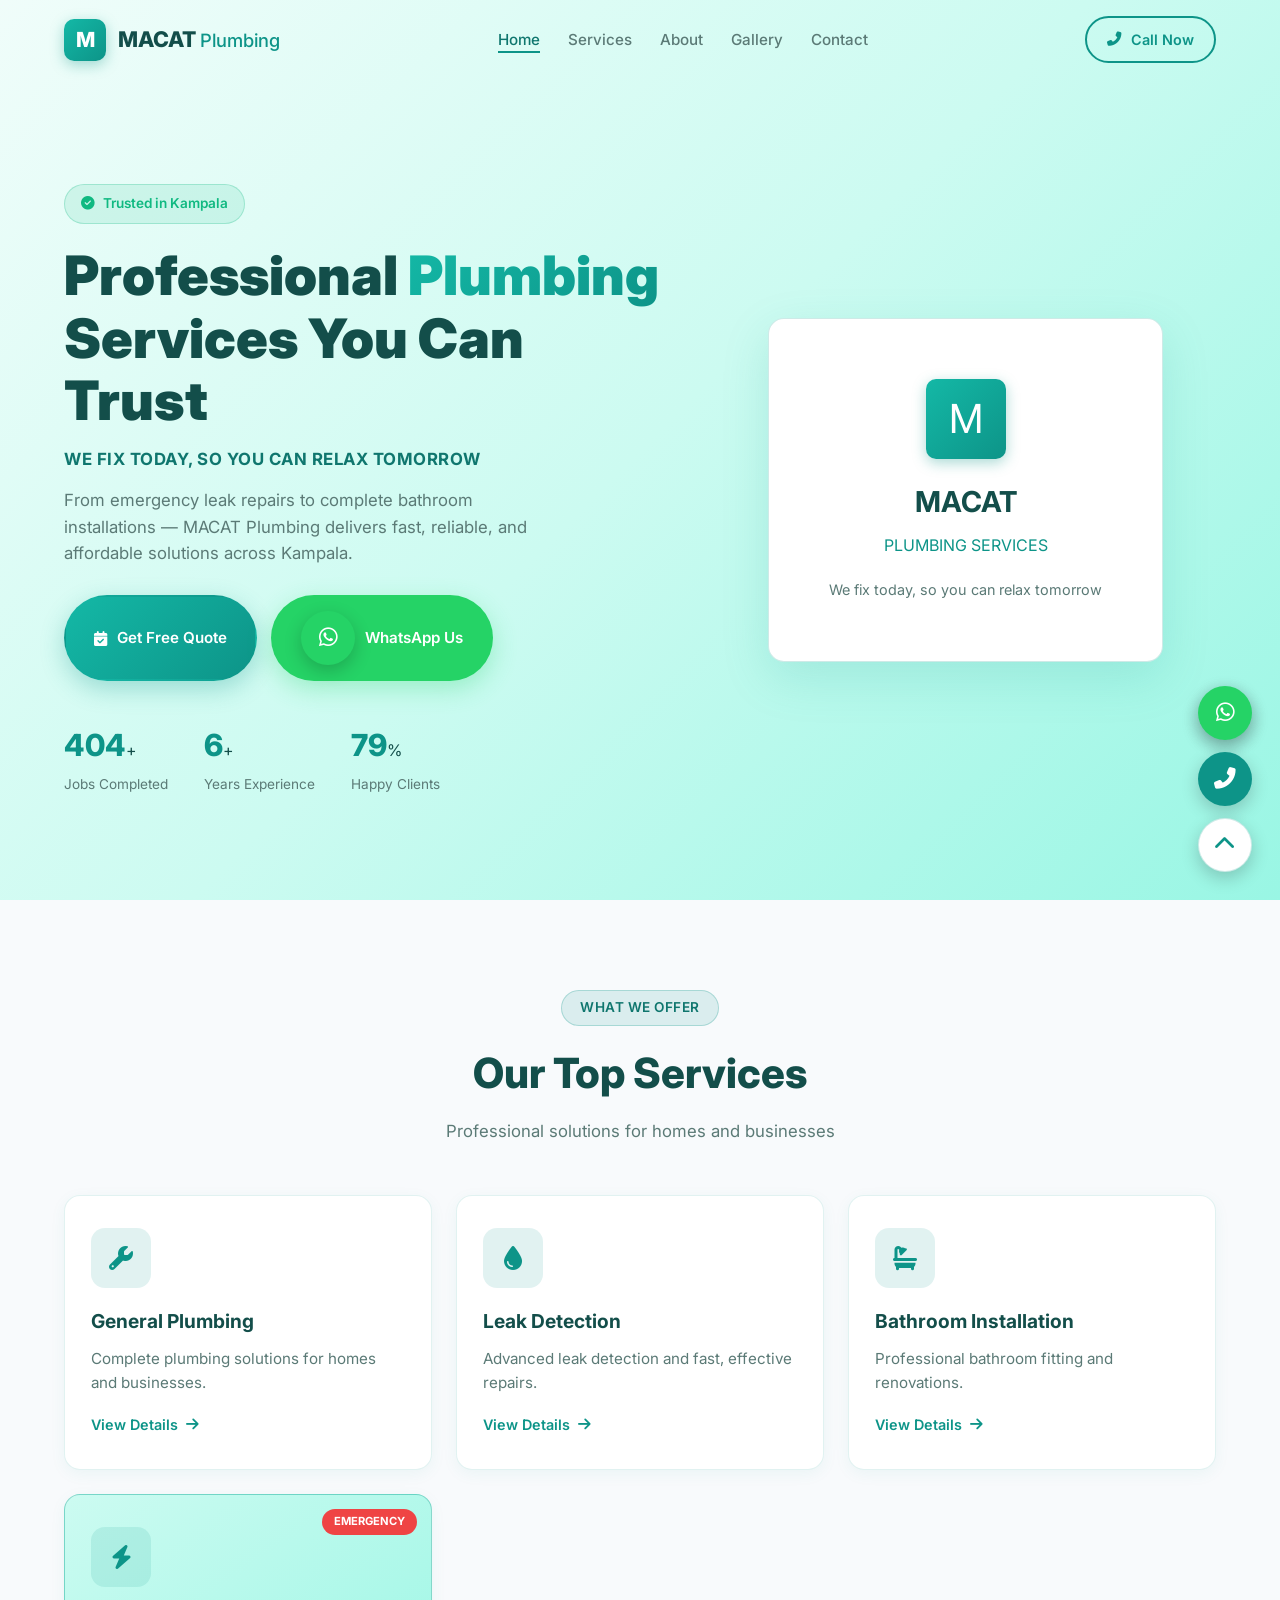
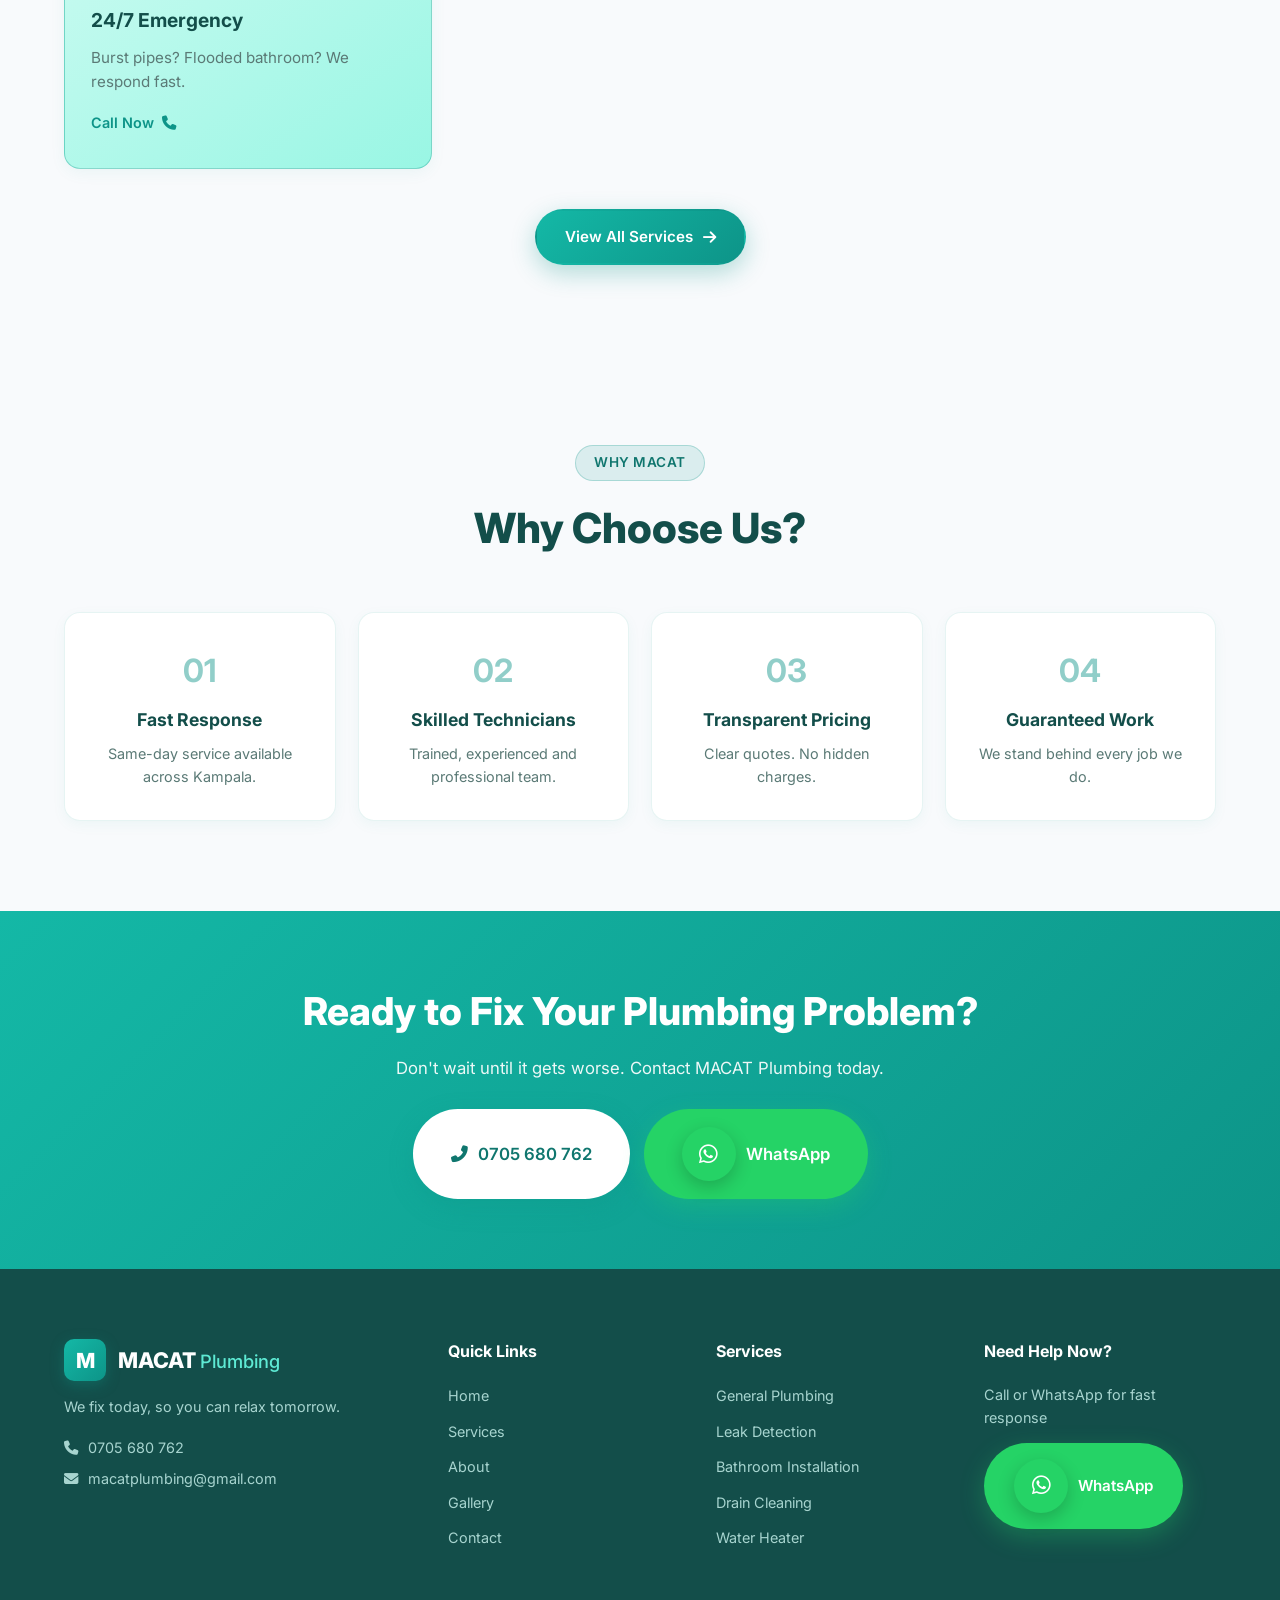
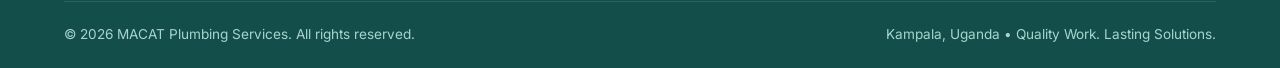
==== commit aa65523a: "Light welcoming theme hero gradient" ====
--- a/index.html
+++ b/index.html
@@ -8,7 +8,7 @@
   <link rel="icon" href="data:image/svg+xml,<svg xmlns='http://www.w3.org/2000/svg' viewBox='0 0 100 100'><text y='.9em' font-size='90'>🔧</text></svg>" />
   <link rel="preconnect" href="https://fonts.googleapis.com" />
   <link rel="preconnect" href="https://fonts.gstatic.com" crossorigin />
-  <link href="https://fonts.googleapis.com/css2?family=Inter:wght@300;400;500;600;700;800;900&family=Orbitron:wght@500;600;700&display=swap" rel="stylesheet" />
+  <link href="https://fonts.googleapis.com/css2?family=Inter:wght@300;400;500;600;700;800;900&display=swap" rel="stylesheet" />
   <link rel="stylesheet" href="https://cdnjs.cloudflare.com/ajax/libs/font-awesome/6.5.1/css/all.min.css" />
   <link href="https://unpkg.com/aos@2.3.1/dist/aos.css" rel="stylesheet" />
   <link rel="stylesheet" href="css/style.css" />
@@ -33,7 +33,7 @@
     </nav>
   </header>
   <section id="home" class="hero">
-    <div class="hero-bg"><div class="hero-overlay"></div><div style="position:absolute;inset:0;background:linear-gradient(135deg,#0a0e17 0%,#0c4a6e 100%);"></div></div>
+    <div class="hero-bg"><div class="hero-overlay"></div><div style="position:absolute;inset:0;background:linear-gradient(135deg,#f0fdfa 0%,#ccfbf1 50%,#99f6e4 100%);"></div></div>
     <div class="container hero-content">
       <div class="hero-text" data-aos="fade-right" data-aos-duration="1000">
         <div class="badge"><i class="fas fa-check-circle"></i> Trusted in Kampala</div>
--- a/css/style.css
+++ b/css/style.css
@@ -1,199 +1,163 @@
-/* ============================================
-   MACAT PLUMBING SERVICES - Main Stylesheet
-   ============================================ */
-
+/* MACAT Plumbing - Welcoming Light Theme */
 :root {
-  --primary: #00b4d8;
-  --primary-dark: #0077b6;
-  --primary-light: #90e0ef;
-  --accent: #00f5d4;
-  --bg-dark: #0a0e17;
-  --bg-card: #111827;
-  --bg-section: #0f172a;
-  --text: #e2e8f0;
-  --text-muted: #94a3b8;
+  --primary: #0d9488;
+  --primary-dark: #0f766e;
+  --primary-light: #5eead4;
+  --accent: #f59e0b;
+  --bg: #f0fdfa;
+  --bg-card: #ffffff;
+  --bg-section: #f8fafc;
+  --text: #134e4a;
+  --text-muted: #5b7a76;
   --white: #ffffff;
   --success: #10b981;
   --whatsapp: #25d366;
-  --gradient: linear-gradient(135deg, #00b4d8 0%, #0077b6 100%);
-  --gradient-accent: linear-gradient(135deg, #00f5d4 0%, #00b4d8 100%);
-  --shadow: 0 10px 40px rgba(0, 0, 0, 0.4);
-  --shadow-lg: 0 20px 60px rgba(0, 180, 216, 0.15);
+  --gradient: linear-gradient(135deg, #14b8a6 0%, #0d9488 100%);
+  --shadow: 0 8px 30px rgba(13, 148, 136, 0.12);
+  --shadow-lg: 0 16px 48px rgba(13, 148, 136, 0.15);
   --radius: 16px;
-  --radius-sm: 10px;
-  --transition: all 0.3s cubic-bezier(0.4, 0, 0.2, 1);
+  --transition: all 0.3s ease;
   --font: 'Inter', system-ui, sans-serif;
-  --font-display: 'Orbitron', sans-serif;
 }
-
 *, *::before, *::after { margin: 0; padding: 0; box-sizing: border-box; }
 html { scroll-behavior: smooth; font-size: 16px; }
-body { font-family: var(--font); background: var(--bg-dark); color: var(--text); line-height: 1.6; overflow-x: hidden; }
+body { font-family: var(--font); background: var(--bg); color: var(--text); line-height: 1.6; overflow-x: hidden; }
 img { max-width: 100%; height: auto; display: block; }
 a { text-decoration: none; color: inherit; transition: var(--transition); }
 ul { list-style: none; }
 button, input, select, textarea { font-family: inherit; border: none; outline: none; }
 .container { width: 100%; max-width: 1200px; margin: 0 auto; padding: 0 24px; }
-.section { padding: 100px 0; }
-.section-header { text-align: center; margin-bottom: 60px; }
-.section-badge { display: inline-block; background: rgba(0, 180, 216, 0.15); color: var(--primary); padding: 6px 18px; border-radius: 50px; font-size: 0.85rem; font-weight: 600; letter-spacing: 1px; text-transform: uppercase; margin-bottom: 16px; border: 1px solid rgba(0, 180, 216, 0.3); }
-.section-header h2 { font-size: clamp(2rem, 4vw, 2.75rem); font-weight: 800; margin-bottom: 12px; background: linear-gradient(to right, #fff, var(--primary-light)); -webkit-background-clip: text; -webkit-text-fill-color: transparent; background-clip: text; }
-.section-header p { color: var(--text-muted); font-size: 1.1rem; max-width: 600px; margin: 0 auto; }
+.section { padding: 90px 0; }
+.section-header { text-align: center; margin-bottom: 50px; }
+.section-badge { display: inline-block; background: rgba(13, 148, 136, 0.12); color: var(--primary-dark); padding: 6px 18px; border-radius: 50px; font-size: 0.85rem; font-weight: 600; letter-spacing: 0.5px; text-transform: uppercase; margin-bottom: 14px; border: 1px solid rgba(13, 148, 136, 0.25); }
+.section-header h2 { font-size: clamp(1.9rem, 4vw, 2.6rem); font-weight: 800; margin-bottom: 12px; color: var(--text); }
+.section-header p { color: var(--text-muted); font-size: 1.05rem; max-width: 560px; margin: 0 auto; }
 .btn { display: inline-flex; align-items: center; gap: 10px; padding: 14px 28px; border-radius: 50px; font-weight: 600; font-size: 0.95rem; cursor: pointer; transition: var(--transition); border: 2px solid transparent; }
-.btn-primary { background: var(--gradient); color: var(--white); box-shadow: 0 8px 25px rgba(0, 180, 216, 0.35); }
-.btn-primary:hover { transform: translateY(-3px); box-shadow: 0 12px 35px rgba(0, 180, 216, 0.5); }
-.btn-whatsapp { background: var(--whatsapp); color: var(--white); box-shadow: 0 8px 25px rgba(37, 211, 102, 0.3); }
-.btn-whatsapp:hover { transform: translateY(-3px); box-shadow: 0 12px 35px rgba(37, 211, 102, 0.45); background: #1da851; }
+.btn-primary { background: var(--gradient); color: #fff; box-shadow: 0 8px 24px rgba(13, 148, 136, 0.3); }
+.btn-primary:hover { transform: translateY(-3px); box-shadow: 0 12px 32px rgba(13, 148, 136, 0.4); }
+.btn-whatsapp { background: var(--whatsapp); color: #fff; box-shadow: 0 8px 24px rgba(37, 211, 102, 0.3); }
+.btn-whatsapp:hover { transform: translateY(-3px); background: #1da851; }
 .btn-call { background: transparent; border-color: var(--primary); color: var(--primary); padding: 10px 20px; font-size: 0.9rem; }
-.btn-call:hover { background: var(--primary); color: var(--white); }
+.btn-call:hover { background: var(--primary); color: #fff; }
 .btn-lg { padding: 16px 36px; font-size: 1.05rem; }
 .btn-block { width: 100%; justify-content: center; }
-#preloader { position: fixed; inset: 0; background: var(--bg-dark); display: flex; align-items: center; justify-content: center; z-index: 9999; transition: opacity 0.5s, visibility 0.5s; }
+#preloader { position: fixed; inset: 0; background: var(--bg); display: flex; align-items: center; justify-content: center; z-index: 9999; transition: opacity 0.5s, visibility 0.5s; }
 #preloader.hidden { opacity: 0; visibility: hidden; }
 .loader { text-align: center; }
-.loader .pipe { width: 60px; height: 12px; background: #333; border-radius: 6px; margin: 0 auto 10px; position: relative; overflow: hidden; }
+.loader .pipe { width: 60px; height: 12px; background: #ccfbf1; border-radius: 6px; margin: 0 auto 10px; position: relative; overflow: hidden; }
 .loader .water { position: absolute; left: 0; top: 0; height: 100%; width: 30%; background: var(--primary); border-radius: 6px; animation: flow 1.2s ease-in-out infinite; }
 @keyframes flow { 0% { left: -30%; } 100% { left: 100%; } }
-.loader p { color: var(--primary); font-weight: 600; letter-spacing: 2px; margin-top: 16px; }
-#header { position: fixed; top: 0; left: 0; right: 0; z-index: 1000; transition: var(--transition); }
-#header.scrolled { background: rgba(10, 14, 23, 0.95); backdrop-filter: blur(20px); box-shadow: 0 4px 30px rgba(0, 0, 0, 0.3); }
-.navbar { padding: 18px 0; }
+.loader p { color: var(--primary); font-weight: 600; letter-spacing: 1px; margin-top: 14px; }
+#header { position: fixed; top: 0; left: 0; right: 0; z-index: 1000; transition: var(--transition); background: transparent; }
+#header.scrolled { background: rgba(255, 255, 255, 0.95); backdrop-filter: blur(16px); box-shadow: 0 4px 24px rgba(13, 148, 136, 0.1); }
+.navbar { padding: 16px 0; }
 .nav-container { display: flex; align-items: center; justify-content: space-between; }
-.logo { display: flex; align-items: center; gap: 12px; font-weight: 800; font-size: 1.4rem; }
-.logo-icon { width: 42px; height: 42px; background: var(--gradient); border-radius: 10px; display: flex; align-items: center; justify-content: center; font-family: var(--font-display); font-size: 1.3rem; color: white; box-shadow: 0 4px 15px rgba(0, 180, 216, 0.4); }
+.logo { display: flex; align-items: center; gap: 12px; font-weight: 800; font-size: 1.35rem; color: var(--text); }
+.logo-icon { width: 42px; height: 42px; background: var(--gradient); border-radius: 10px; display: flex; align-items: center; justify-content: center; font-size: 1.3rem; color: #fff; box-shadow: 0 4px 14px rgba(13, 148, 136, 0.35); }
 .logo-text span { color: var(--primary); font-weight: 500; font-size: 0.85em; margin-left: 4px; }
-.nav-links { display: flex; gap: 32px; }
+.nav-links { display: flex; gap: 28px; }
 .nav-link { font-weight: 500; font-size: 0.95rem; color: var(--text-muted); position: relative; }
 .nav-link::after { content: ''; position: absolute; bottom: -4px; left: 0; width: 0; height: 2px; background: var(--primary); transition: var(--transition); }
-.nav-link:hover, .nav-link.active { color: var(--white); }
+.nav-link:hover, .nav-link.active { color: var(--primary-dark); }
 .nav-link:hover::after, .nav-link.active::after { width: 100%; }
-.nav-actions { display: flex; align-items: center; gap: 16px; }
+.nav-actions { display: flex; align-items: center; gap: 14px; }
 .hamburger { display: none; }
-
-/* Bottom Navigation Bar - always visible on mobile */
-.bottom-nav {
-  display: none;
-  position: fixed;
-  bottom: 0;
-  left: 0;
-  right: 0;
-  background: rgba(10, 14, 23, 0.97);
-  backdrop-filter: blur(20px);
-  border-top: 1px solid rgba(0, 180, 216, 0.25);
-  z-index: 1000;
-  padding: 8px 0 calc(8px + env(safe-area-inset-bottom));
-  box-shadow: 0 -4px 30px rgba(0, 0, 0, 0.4);
-}
-.bottom-nav-inner {
-  display: flex;
-  justify-content: space-around;
-  align-items: center;
-  max-width: 520px;
-  margin: 0 auto;
-}
-.bottom-nav a {
-  display: flex;
-  flex-direction: column;
-  align-items: center;
-  gap: 4px;
-  padding: 8px 12px;
-  color: var(--text-muted);
-  font-size: 0.7rem;
-  font-weight: 500;
-  transition: var(--transition);
-  min-width: 56px;
-}
+.bottom-nav { display: none; position: fixed; bottom: 0; left: 0; right: 0; background: rgba(255, 255, 255, 0.98); backdrop-filter: blur(16px); border-top: 1px solid rgba(13, 148, 136, 0.2); z-index: 1000; padding: 8px 0 calc(8px + env(safe-area-inset-bottom)); box-shadow: 0 -4px 24px rgba(13, 148, 136, 0.1); }
+.bottom-nav-inner { display: flex; justify-content: space-around; align-items: center; max-width: 520px; margin: 0 auto; }
+.bottom-nav a { display: flex; flex-direction: column; align-items: center; gap: 4px; padding: 8px 12px; color: var(--text-muted); font-size: 0.7rem; font-weight: 500; min-width: 56px; transition: var(--transition); }
 .bottom-nav a i { font-size: 1.3rem; }
-.bottom-nav a.active,
-.bottom-nav a:hover { color: var(--primary); }
+.bottom-nav a.active, .bottom-nav a:hover { color: var(--primary); }
 .bottom-nav a.active i { transform: scale(1.1); }
-
 .hero { position: relative; min-height: 100vh; display: flex; align-items: center; padding-top: 80px; overflow: hidden; }
 .hero-bg { position: absolute; inset: 0; z-index: 0; }
-.hero-overlay { position: absolute; inset: 0; background: linear-gradient(135deg, rgba(10, 14, 23, 0.95) 0%, rgba(10, 14, 23, 0.7) 50%, rgba(0, 119, 182, 0.3) 100%); }
-.hero-content { position: relative; z-index: 2; display: grid; grid-template-columns: 1.2fr 1fr; gap: 60px; align-items: center; }
-.badge { display: inline-flex; align-items: center; gap: 8px; background: rgba(16, 185, 129, 0.15); color: var(--success); padding: 8px 16px; border-radius: 50px; font-size: 0.85rem; font-weight: 600; margin-bottom: 24px; border: 1px solid rgba(16, 185, 129, 0.3); }
-.hero h1 { font-size: clamp(2.4rem, 5vw, 3.6rem); font-weight: 900; line-height: 1.15; margin-bottom: 16px; }
-.highlight { background: var(--gradient-accent); -webkit-background-clip: text; -webkit-text-fill-color: transparent; background-clip: text; }
-.hero-tagline { font-size: 1.1rem; color: var(--primary-light); letter-spacing: 1px; margin-bottom: 16px; }
-.hero-desc { color: var(--text-muted); font-size: 1.05rem; max-width: 520px; margin-bottom: 32px; }
-.hero-cta { display: flex; flex-wrap: wrap; gap: 16px; margin-bottom: 48px; }
-.hero-stats { display: flex; gap: 40px; }
-.stat-num { font-size: 2rem; font-weight: 800; color: var(--primary); font-family: var(--font-display); }
+.hero-overlay { position: absolute; inset: 0; background: linear-gradient(135deg, rgba(240, 253, 250, 0.92) 0%, rgba(204, 251, 241, 0.8) 50%, rgba(13, 148, 136, 0.2) 100%); }
+.hero-content { position: relative; z-index: 2; display: grid; grid-template-columns: 1.2fr 1fr; gap: 50px; align-items: center; }
+.badge { display: inline-flex; align-items: center; gap: 8px; background: rgba(16, 185, 129, 0.12); color: var(--success); padding: 8px 16px; border-radius: 50px; font-size: 0.85rem; font-weight: 600; margin-bottom: 20px; border: 1px solid rgba(16, 185, 129, 0.25); }
+.hero h1 { font-size: clamp(2.2rem, 5vw, 3.4rem); font-weight: 900; line-height: 1.15; margin-bottom: 14px; color: var(--text); }
+.highlight { background: var(--gradient); -webkit-background-clip: text; -webkit-text-fill-color: transparent; background-clip: text; }
+.hero-tagline { font-size: 1.05rem; color: var(--primary-dark); letter-spacing: 0.5px; margin-bottom: 14px; }
+.hero-desc { color: var(--text-muted); font-size: 1.05rem; max-width: 500px; margin-bottom: 28px; }
+.hero-cta { display: flex; flex-wrap: wrap; gap: 14px; margin-bottom: 40px; }
+.hero-stats { display: flex; gap: 36px; }
+.stat-num { font-size: 1.9rem; font-weight: 800; color: var(--primary); }
 .stat-label { display: block; font-size: 0.85rem; color: var(--text-muted); margin-top: 4px; }
 .hero-visual { display: flex; justify-content: center; }
-.hero-card { background: rgba(17, 24, 39, 0.7); border: 1px solid rgba(0, 180, 216, 0.3); border-radius: var(--radius); padding: 20px; box-shadow: var(--shadow-lg); backdrop-filter: blur(10px); overflow: hidden; }
+.hero-card { background: #fff; border: 1px solid rgba(13, 148, 136, 0.2); border-radius: var(--radius); padding: 20px; box-shadow: var(--shadow-lg); }
 .services { background: var(--bg-section); }
-.services-grid { display: grid; grid-template-columns: repeat(auto-fit, minmax(300px, 1fr)); gap: 28px; }
-.service-card { background: var(--bg-card); border: 1px solid rgba(255, 255, 255, 0.06); border-radius: var(--radius); padding: 36px 28px; transition: var(--transition); position: relative; overflow: hidden; }
-.service-card:hover { transform: translateY(-8px); border-color: rgba(0, 180, 216, 0.3); box-shadow: var(--shadow-lg); }
-.service-card.featured { background: linear-gradient(145deg, #0f172a, #0c4a6e); border-color: rgba(0, 180, 216, 0.4); }
-.featured-badge { position: absolute; top: 16px; right: 16px; background: #ef4444; color: white; font-size: 0.7rem; font-weight: 700; padding: 4px 12px; border-radius: 50px; text-transform: uppercase; }
-.service-icon { width: 64px; height: 64px; background: rgba(0, 180, 216, 0.12); border-radius: 16px; display: flex; align-items: center; justify-content: center; font-size: 1.6rem; color: var(--primary); margin-bottom: 20px; }
-.service-card h3 { font-size: 1.25rem; font-weight: 700; margin-bottom: 12px; }
-.service-card > p { color: var(--text-muted); font-size: 0.95rem; margin-bottom: 18px; }
-.service-list { margin-bottom: 24px; }
+.services-grid { display: grid; grid-template-columns: repeat(auto-fit, minmax(280px, 1fr)); gap: 24px; }
+.service-card { background: var(--bg-card); border: 1px solid rgba(13, 148, 136, 0.12); border-radius: var(--radius); padding: 32px 26px; transition: var(--transition); position: relative; box-shadow: 0 4px 16px rgba(13, 148, 136, 0.06); }
+.service-card:hover { transform: translateY(-6px); border-color: rgba(13, 148, 136, 0.3); box-shadow: var(--shadow-lg); }
+.service-card.featured { background: linear-gradient(145deg, #ccfbf1, #99f6e4); border-color: rgba(13, 148, 136, 0.35); }
+.featured-badge { position: absolute; top: 14px; right: 14px; background: #ef4444; color: #fff; font-size: 0.7rem; font-weight: 700; padding: 4px 12px; border-radius: 50px; text-transform: uppercase; }
+.service-icon { width: 60px; height: 60px; background: rgba(13, 148, 136, 0.12); border-radius: 14px; display: flex; align-items: center; justify-content: center; font-size: 1.5rem; color: var(--primary); margin-bottom: 18px; }
+.service-card h3 { font-size: 1.2rem; font-weight: 700; margin-bottom: 10px; color: var(--text); }
+.service-card > p { color: var(--text-muted); font-size: 0.95rem; margin-bottom: 16px; }
+.service-list { margin-bottom: 20px; }
 .service-list li { display: flex; align-items: center; gap: 10px; font-size: 0.9rem; color: var(--text-muted); margin-bottom: 8px; }
 .service-list i { color: var(--success); font-size: 0.8rem; }
 .service-link { display: inline-flex; align-items: center; gap: 8px; color: var(--primary); font-weight: 600; font-size: 0.9rem; }
-.about-grid { display: grid; grid-template-columns: 1fr 1.1fr; gap: 60px; align-items: center; }
+.service-link:hover { gap: 12px; color: var(--primary-dark); }
+.about-grid { display: grid; grid-template-columns: 1fr 1.1fr; gap: 50px; align-items: center; }
 .about-image { position: relative; border-radius: var(--radius); overflow: hidden; }
-.about-badge { position: absolute; bottom: 24px; left: 24px; background: rgba(10, 14, 23, 0.9); backdrop-filter: blur(10px); padding: 16px 20px; border-radius: 12px; display: flex; align-items: center; gap: 14px; border: 1px solid rgba(0, 180, 216, 0.3); }
-.about-badge i { font-size: 1.8rem; color: var(--primary); }
-.about-content h2 { font-size: clamp(1.8rem, 3.5vw, 2.4rem); font-weight: 800; margin-bottom: 20px; }
-.about-content > p { color: var(--text-muted); margin-bottom: 16px; }
-.about-features { display: grid; grid-template-columns: 1fr 1fr; gap: 20px; margin: 32px 0; }
-.feature { display: flex; gap: 14px; align-items: flex-start; }
-.feature i { width: 42px; height: 42px; background: rgba(0, 180, 216, 0.12); border-radius: 10px; display: flex; align-items: center; justify-content: center; color: var(--primary); flex-shrink: 0; }
+.about-badge { position: absolute; bottom: 20px; left: 20px; background: #fff; padding: 14px 18px; border-radius: 12px; display: flex; align-items: center; gap: 12px; border: 1px solid rgba(13, 148, 136, 0.2); box-shadow: var(--shadow); }
+.about-badge i { font-size: 1.6rem; color: var(--primary); }
+.about-content h2 { font-size: clamp(1.7rem, 3.5vw, 2.3rem); font-weight: 800; margin-bottom: 18px; color: var(--text); }
+.about-content > p { color: var(--text-muted); margin-bottom: 14px; }
+.about-features { display: grid; grid-template-columns: 1fr 1fr; gap: 18px; margin: 28px 0; }
+.feature { display: flex; gap: 12px; align-items: flex-start; }
+.feature i { width: 40px; height: 40px; background: rgba(13, 148, 136, 0.12); border-radius: 10px; display: flex; align-items: center; justify-content: center; color: var(--primary); flex-shrink: 0; }
+.feature h4 { font-size: 0.95rem; margin-bottom: 2px; color: var(--text); }
+.feature p { font-size: 0.8rem; color: var(--text-muted); }
 .why-us { background: var(--bg-section); }
-.why-grid { display: grid; grid-template-columns: repeat(4, 1fr); gap: 24px; }
-.why-card { background: var(--bg-card); border: 1px solid rgba(255, 255, 255, 0.05); border-radius: var(--radius); padding: 36px 24px; text-align: center; transition: var(--transition); }
-.why-card:hover { transform: translateY(-6px); border-color: rgba(0, 180, 216, 0.3); }
-.why-num { font-family: var(--font-display); font-size: 2.2rem; font-weight: 700; color: var(--primary); opacity: 0.5; margin-bottom: 12px; }
-.why-card h3 { font-size: 1.15rem; margin-bottom: 10px; }
+.why-grid { display: grid; grid-template-columns: repeat(4, 1fr); gap: 22px; }
+.why-card { background: var(--bg-card); border: 1px solid rgba(13, 148, 136, 0.1); border-radius: var(--radius); padding: 32px 22px; text-align: center; transition: var(--transition); box-shadow: 0 4px 14px rgba(13, 148, 136, 0.05); }
+.why-card:hover { transform: translateY(-5px); border-color: rgba(13, 148, 136, 0.3); box-shadow: var(--shadow); }
+.why-num { font-size: 2rem; font-weight: 700; color: var(--primary); opacity: 0.45; margin-bottom: 10px; }
+.why-card h3 { font-size: 1.1rem; margin-bottom: 8px; color: var(--text); }
 .why-card p { color: var(--text-muted); font-size: 0.9rem; }
-.gallery-grid { display: grid; grid-template-columns: repeat(auto-fit, minmax(280px, 1fr)); gap: 20px; }
-.gallery-item { position: relative; border-radius: var(--radius); overflow: hidden; height: 260px; }
-.cta-banner { background: linear-gradient(135deg, #0077b6 0%, #00b4d8 50%, #00f5d4 100%); padding: 80px 0; text-align: center; }
-.cta-content h2 { font-size: clamp(1.8rem, 4vw, 2.5rem); font-weight: 800; color: white; margin-bottom: 12px; }
-.cta-content p { color: rgba(255, 255, 255, 0.9); font-size: 1.1rem; margin-bottom: 32px; }
-.cta-buttons { display: flex; flex-wrap: wrap; justify-content: center; gap: 16px; }
-.cta-banner .btn-primary { background: white; color: #0077b6; }
-.contact-grid { display: grid; grid-template-columns: 1fr 1.2fr; gap: 50px; }
-.info-card { display: flex; gap: 18px; margin-bottom: 28px; }
-.info-icon { width: 52px; height: 52px; background: rgba(0, 180, 216, 0.12); border-radius: 14px; display: flex; align-items: center; justify-content: center; font-size: 1.2rem; color: var(--primary); flex-shrink: 0; }
-.info-card h4 { font-size: 0.9rem; color: var(--text-muted); margin-bottom: 4px; }
-.info-card a { font-weight: 600; font-size: 1.05rem; color: var(--white); }
+.gallery-grid { display: grid; grid-template-columns: repeat(auto-fit, minmax(260px, 1fr)); gap: 20px; }
+.gallery-item { position: relative; border-radius: var(--radius); overflow: hidden; height: 250px; box-shadow: var(--shadow); }
+.cta-banner { background: var(--gradient); padding: 70px 0; text-align: center; }
+.cta-content h2 { font-size: clamp(1.7rem, 4vw, 2.4rem); font-weight: 800; color: #fff; margin-bottom: 12px; }
+.cta-content p { color: rgba(255, 255, 255, 0.92); font-size: 1.05rem; margin-bottom: 28px; }
+.cta-buttons { display: flex; flex-wrap: wrap; justify-content: center; gap: 14px; }
+.cta-banner .btn-primary { background: #fff; color: var(--primary-dark); }
+.contact-grid { display: grid; grid-template-columns: 1fr 1.2fr; gap: 44px; }
+.info-card { display: flex; gap: 16px; margin-bottom: 24px; }
+.info-icon { width: 50px; height: 50px; background: rgba(13, 148, 136, 0.12); border-radius: 12px; display: flex; align-items: center; justify-content: center; font-size: 1.15rem; color: var(--primary); flex-shrink: 0; }
+.info-card h4 { font-size: 0.85rem; color: var(--text-muted); margin-bottom: 4px; }
+.info-card a { font-weight: 600; font-size: 1.05rem; color: var(--text); }
 .info-card a:hover { color: var(--primary); }
 .info-card p { font-size: 0.85rem; color: var(--text-muted); }
-.contact-form-wrapper { background: var(--bg-card); border: 1px solid rgba(255, 255, 255, 0.06); border-radius: var(--radius); padding: 40px; }
-.contact-form h3 { font-size: 1.4rem; margin-bottom: 28px; }
-.form-row { display: grid; grid-template-columns: 1fr 1fr; gap: 16px; }
-.form-group { margin-bottom: 20px; }
+.contact-form-wrapper { background: var(--bg-card); border: 1px solid rgba(13, 148, 136, 0.12); border-radius: var(--radius); padding: 36px; box-shadow: var(--shadow); }
+.contact-form h3 { font-size: 1.35rem; margin-bottom: 24px; color: var(--text); }
+.form-row { display: grid; grid-template-columns: 1fr 1fr; gap: 14px; }
+.form-group { margin-bottom: 18px; }
 .form-group label { display: block; font-size: 0.85rem; font-weight: 500; color: var(--text-muted); margin-bottom: 8px; }
-.form-group input, .form-group select, .form-group textarea { width: 100%; background: rgba(255, 255, 255, 0.04); border: 1px solid rgba(255, 255, 255, 0.1); border-radius: 10px; padding: 14px 16px; color: var(--white); font-size: 0.95rem; }
-.form-group input:focus, .form-group select:focus, .form-group textarea:focus { border-color: var(--primary); outline: none; }
+.form-group input, .form-group select, .form-group textarea { width: 100%; background: #f0fdfa; border: 1px solid rgba(13, 148, 136, 0.2); border-radius: 10px; padding: 13px 15px; color: var(--text); font-size: 0.95rem; }
+.form-group input:focus, .form-group select:focus, .form-group textarea:focus { border-color: var(--primary); outline: none; background: #fff; }
 .form-group textarea { resize: vertical; min-height: 100px; }
-.form-note { text-align: center; font-size: 0.8rem; color: var(--text-muted); margin-top: 16px; }
-.footer { background: #060a10; padding: 80px 0 0; border-top: 1px solid rgba(255, 255, 255, 0.05); }
-.footer-grid { display: grid; grid-template-columns: 1.5fr 1fr 1fr 1fr; gap: 40px; margin-bottom: 50px; }
-.footer-brand p { color: var(--text-muted); font-size: 0.9rem; margin: 16px 0 20px; max-width: 280px; }
-.footer-contact a { display: flex; align-items: center; gap: 10px; color: var(--text-muted); font-size: 0.9rem; margin-bottom: 8px; }
-.footer-contact a:hover { color: var(--primary); }
-.footer-links h4, .footer-cta h4 { font-size: 1rem; margin-bottom: 20px; color: var(--white); }
+.form-note { text-align: center; font-size: 0.8rem; color: var(--text-muted); margin-top: 14px; }
+.footer { background: #134e4a; padding: 70px 0 0; color: #e0f2f1; }
+.footer-grid { display: grid; grid-template-columns: 1.5fr 1fr 1fr 1fr; gap: 36px; margin-bottom: 40px; }
+.footer-brand p { color: #a7d4cf; font-size: 0.9rem; margin: 14px 0 18px; max-width: 280px; }
+.footer-contact a { display: flex; align-items: center; gap: 10px; color: #a7d4cf; font-size: 0.9rem; margin-bottom: 8px; }
+.footer-contact a:hover { color: #5eead4; }
+.footer-links h4, .footer-cta h4 { font-size: 1rem; margin-bottom: 18px; color: #fff; }
 .footer-links ul li { margin-bottom: 10px; }
-.footer-links a { color: var(--text-muted); font-size: 0.9rem; }
-.footer-links a:hover { color: var(--primary); }
-.footer-cta p { color: var(--text-muted); font-size: 0.9rem; margin-bottom: 16px; }
-.footer-bottom { border-top: 1px solid rgba(255, 255, 255, 0.05); padding: 24px 0; display: flex; justify-content: space-between; flex-wrap: wrap; gap: 12px; font-size: 0.85rem; color: var(--text-muted); }
+.footer-links a { color: #a7d4cf; font-size: 0.9rem; }
+.footer-links a:hover { color: #5eead4; }
+.footer-cta p { color: #a7d4cf; font-size: 0.9rem; margin-bottom: 14px; }
+.footer-bottom { border-top: 1px solid rgba(255, 255, 255, 0.1); padding: 22px 0; display: flex; justify-content: space-between; flex-wrap: wrap; gap: 10px; font-size: 0.85rem; color: #a7d4cf; }
+.footer .logo { color: #fff; }
+.footer .logo-text span { color: #5eead4; }
 .floating-actions { position: fixed; bottom: 28px; right: 28px; display: flex; flex-direction: column; gap: 12px; z-index: 999; }
-.fab { width: 56px; height: 56px; border-radius: 50%; display: flex; align-items: center; justify-content: center; font-size: 1.4rem; color: white; box-shadow: 0 6px 20px rgba(0, 0, 0, 0.35); transition: var(--transition); border: none; cursor: pointer; }
+.fab { width: 54px; height: 54px; border-radius: 50%; display: flex; align-items: center; justify-content: center; font-size: 1.35rem; color: #fff; box-shadow: 0 6px 18px rgba(0, 0, 0, 0.2); transition: var(--transition); border: none; cursor: pointer; }
 .fab.whatsapp { background: var(--whatsapp); }
 .fab.call { background: var(--primary); }
-.fab.top { background: var(--bg-card); border: 1px solid rgba(255, 255, 255, 0.1); opacity: 0; visibility: hidden; transform: translateY(20px); }
+.fab.top { background: #fff; color: var(--primary); border: 1px solid rgba(13, 148, 136, 0.2); opacity: 0; visibility: hidden; transform: translateY(16px); }
 .fab.top.visible { opacity: 1; visibility: visible; transform: translateY(0); }
-.fab:hover { transform: scale(1.1); }
-
+.fab:hover { transform: scale(1.08); }
 @media (max-width: 1024px) {
   .hero-content { grid-template-columns: 1fr; text-align: center; }
   .hero-desc, .hero-cta, .hero-stats { margin-left: auto; margin-right: auto; justify-content: center; }
@@ -203,23 +167,20 @@
   .contact-grid { grid-template-columns: 1fr; }
   .footer-grid { grid-template-columns: 1fr 1fr; }
 }
-
 @media (max-width: 768px) {
-  /* Clear bottom navigation bar - always visible */
   .nav-links { display: none !important; }
   .hamburger { display: none !important; }
   .btn-call { display: inline-flex !important; }
   .bottom-nav { display: block !important; }
   body { padding-bottom: 72px !important; }
   .floating-actions { bottom: 85px !important; }
-  .section { padding: 70px 0; }
+  .section { padding: 60px 0; }
   .services-grid, .why-grid, .about-features, .form-row, .footer-grid { grid-template-columns: 1fr; }
   .footer-bottom { flex-direction: column; text-align: center; }
-  .fab { width: 50px; height: 50px; font-size: 1.2rem; }
+  .fab { width: 48px; height: 48px; font-size: 1.15rem; }
 }
-
 @media (max-width: 480px) {
   .container { padding: 0 16px; }
-  .hero h1 { font-size: 2rem; }
-  .contact-form-wrapper { padding: 24px 20px; }
+  .hero h1 { font-size: 1.9rem; }
+  .contact-form-wrapper { padding: 24px 18px; }
 }
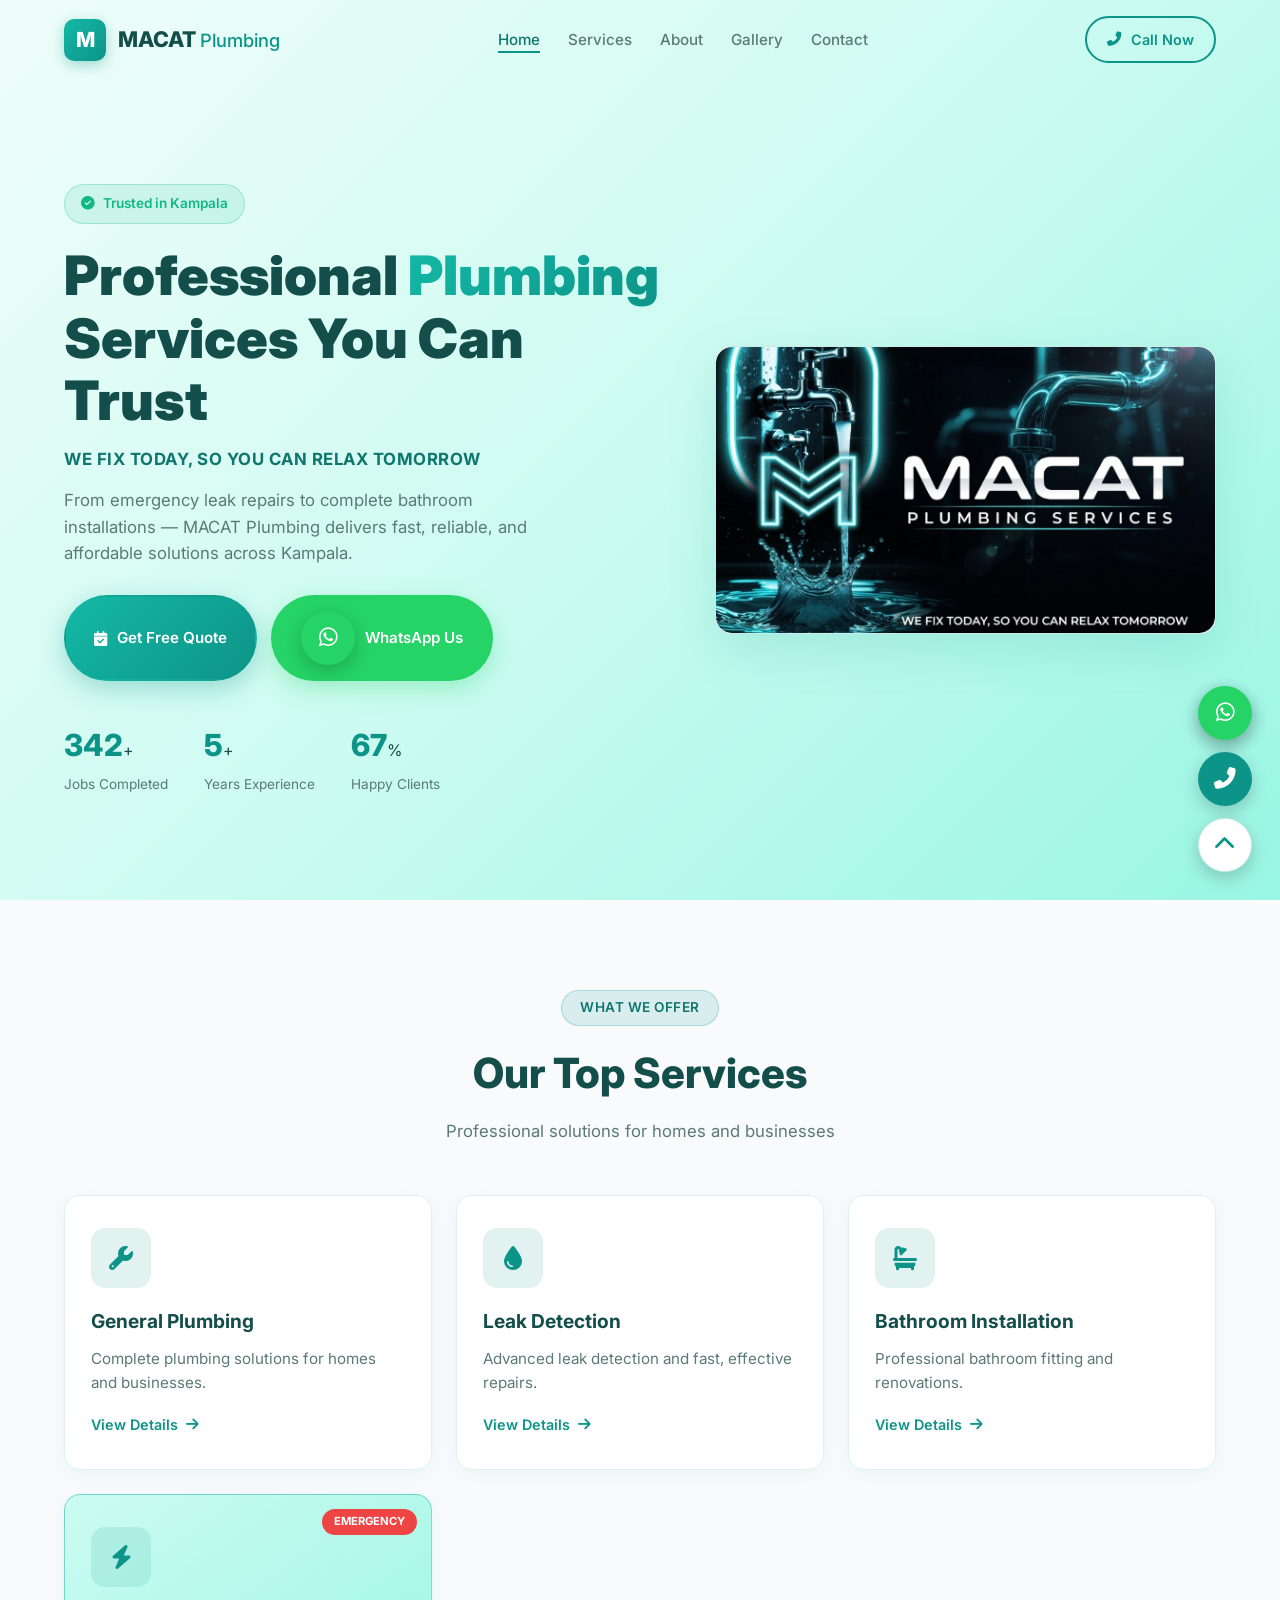
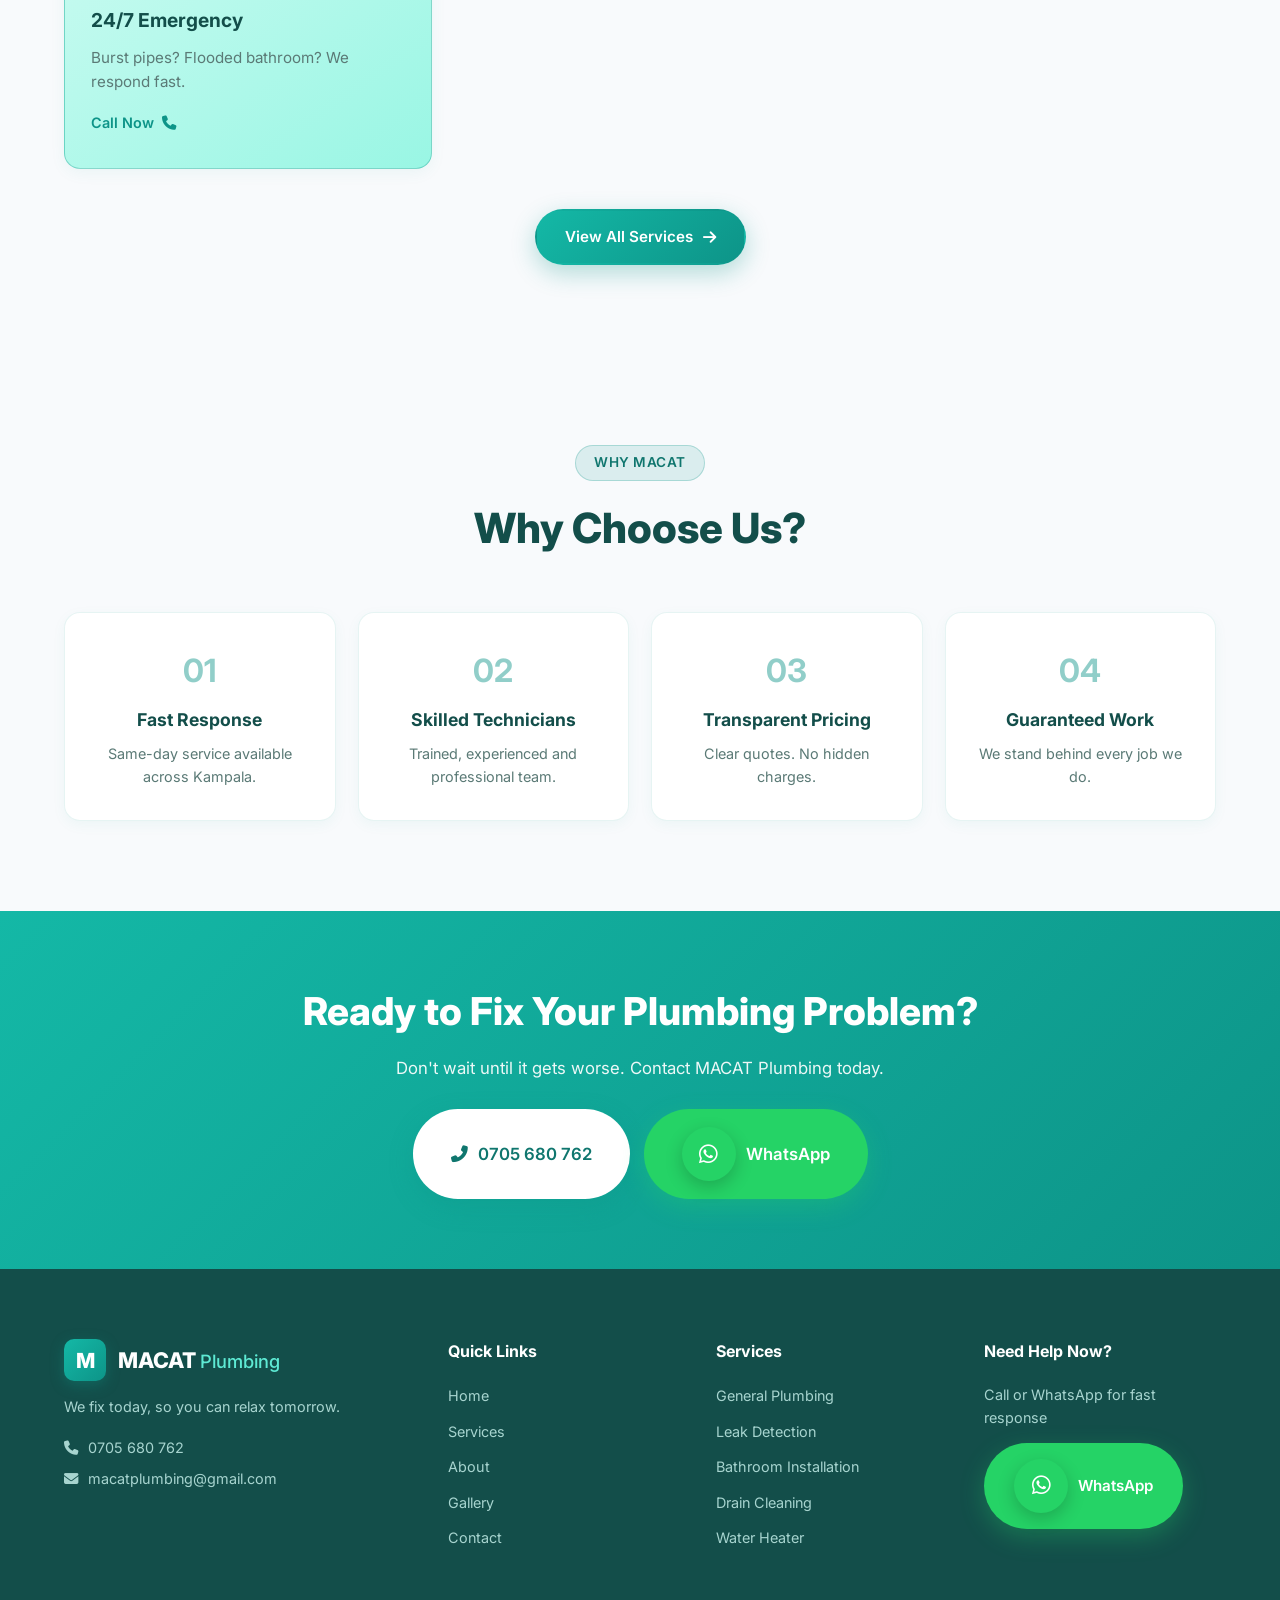
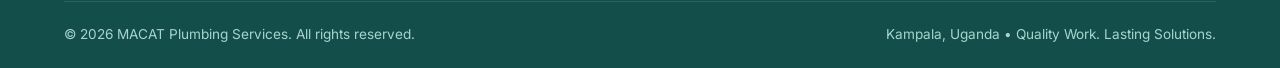
==== commit 54fb9a47: "Add MACAT branding banner to homepage hero" ====
--- a/index.html
+++ b/index.html
@@ -51,7 +51,9 @@
         </div>
       </div>
       <div class="hero-visual" data-aos="fade-left" data-aos-duration="1000">
-        <div class="hero-card"><div style="padding:40px;text-align:center;"><div class="logo-icon" style="width:80px;height:80px;font-size:2.5rem;margin:0 auto 20px;">M</div><h2 style="font-size:1.8rem;margin-bottom:8px;">MACAT</h2><p style="color:var(--primary);">PLUMBING SERVICES</p><p style="margin-top:20px;font-size:0.9rem;color:var(--text-muted);">We fix today, so you can relax tomorrow</p></div></div>
+        <div class="hero-card" style="padding:0;overflow:hidden;">
+          <img src="Green White Minimal Professional Brand Business Card_20260802_234554_0000.png" alt="MACAT Plumbing Services - We fix today, so you can relax tomorrow" style="width:100%;height:auto;display:block;border-radius:16px;" />
+        </div>
       </div>
     </div>
   </section>
